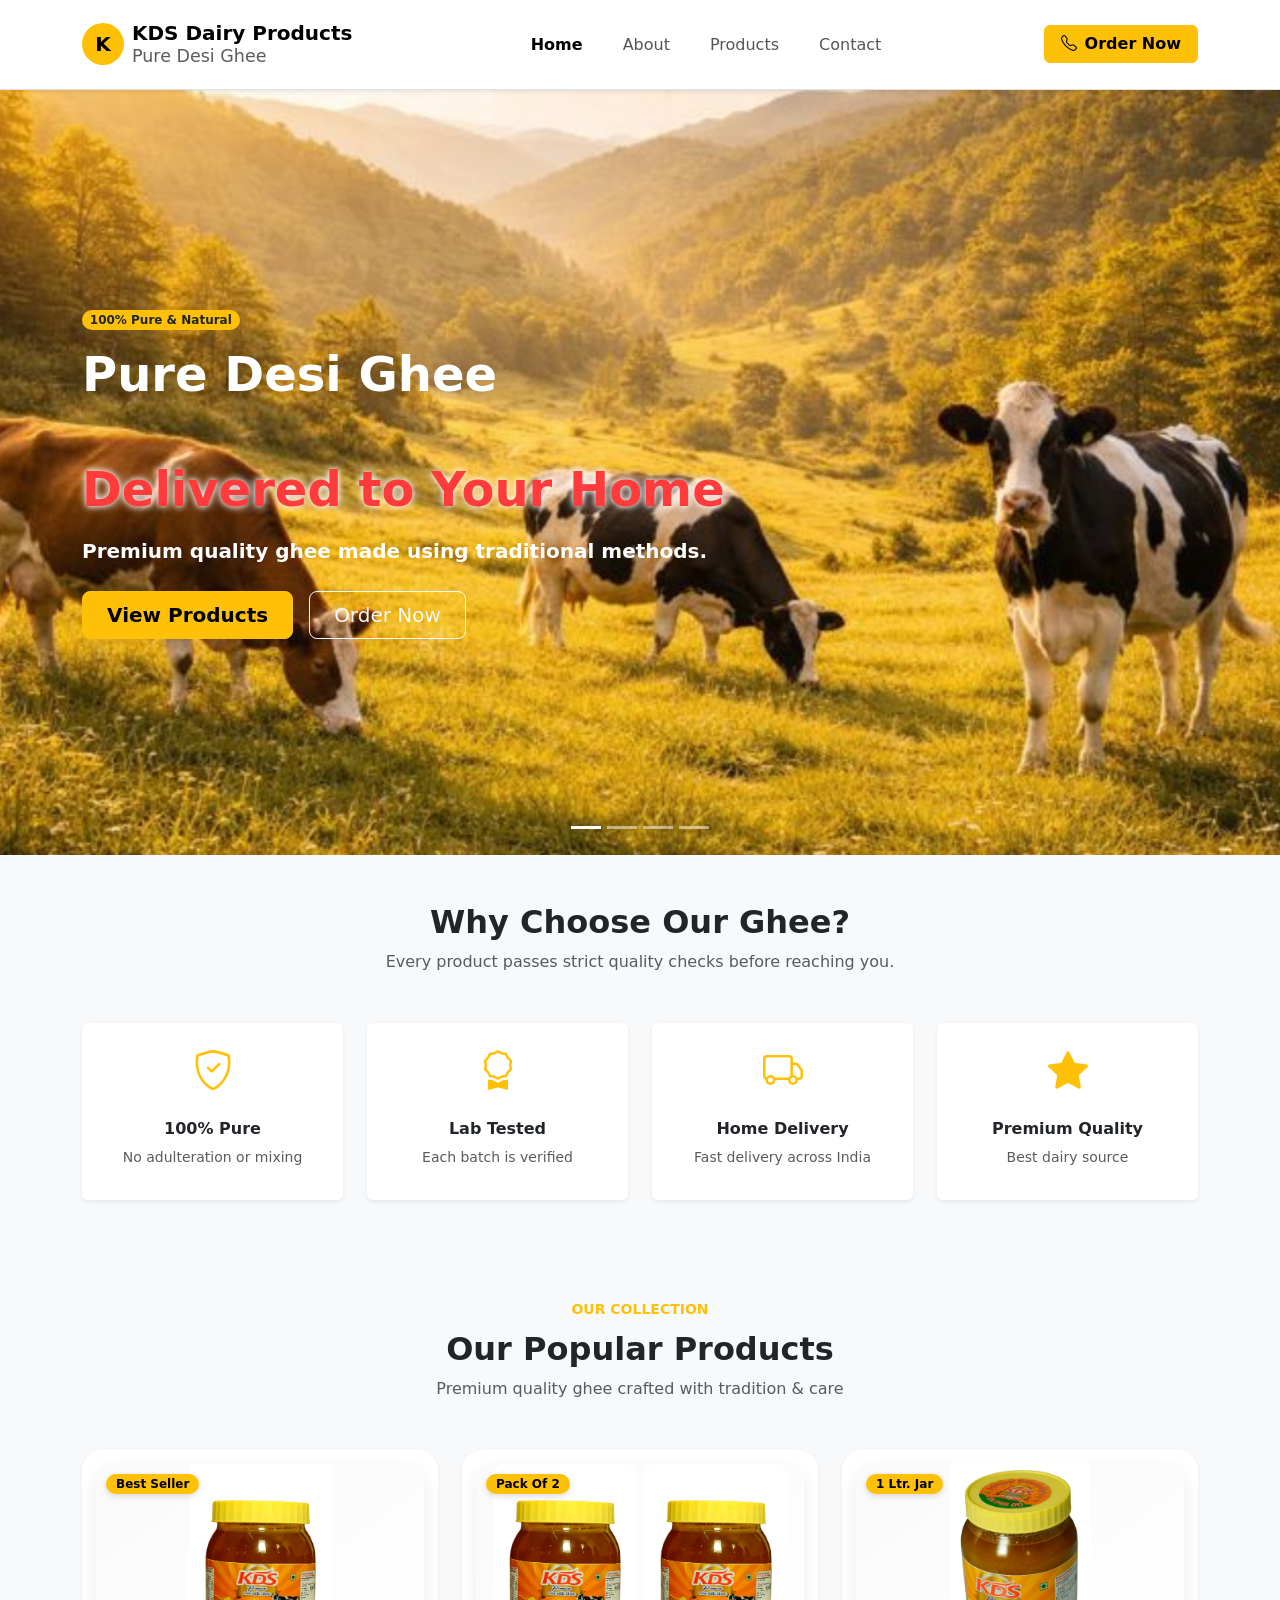
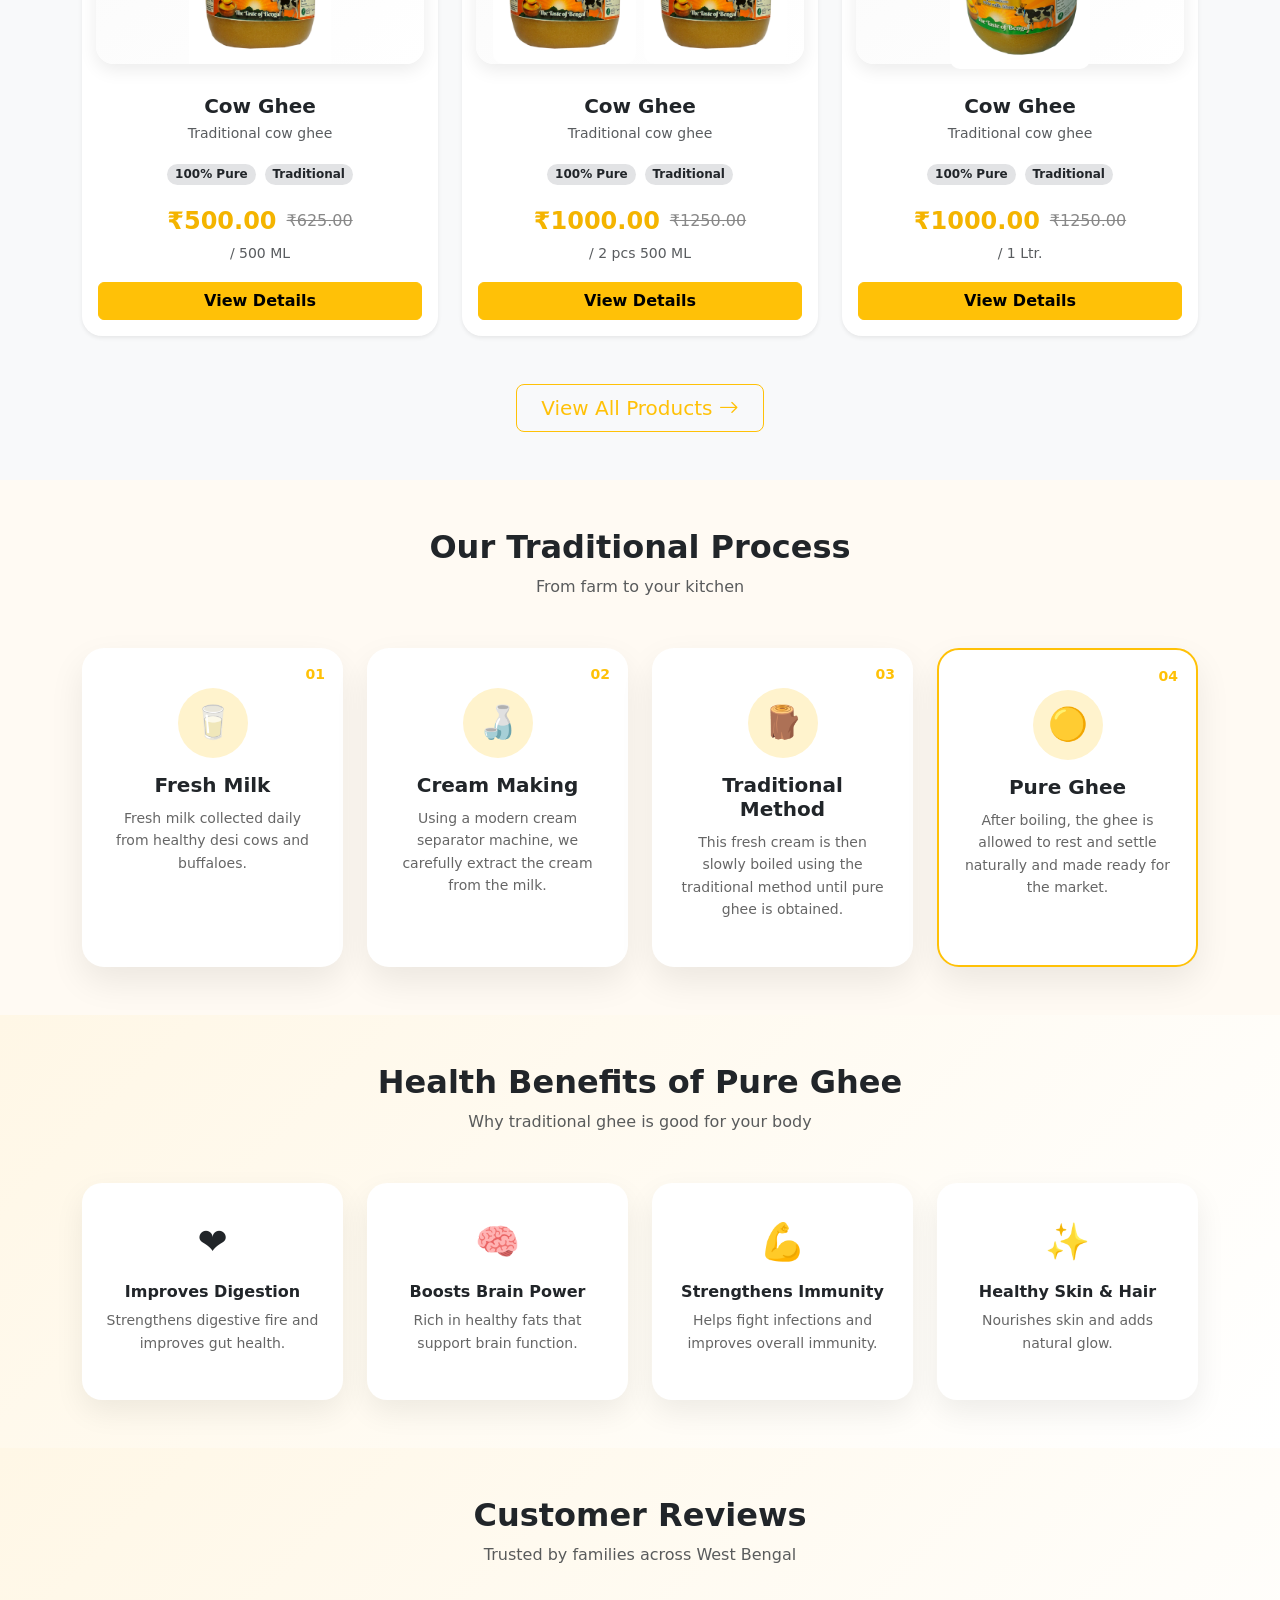
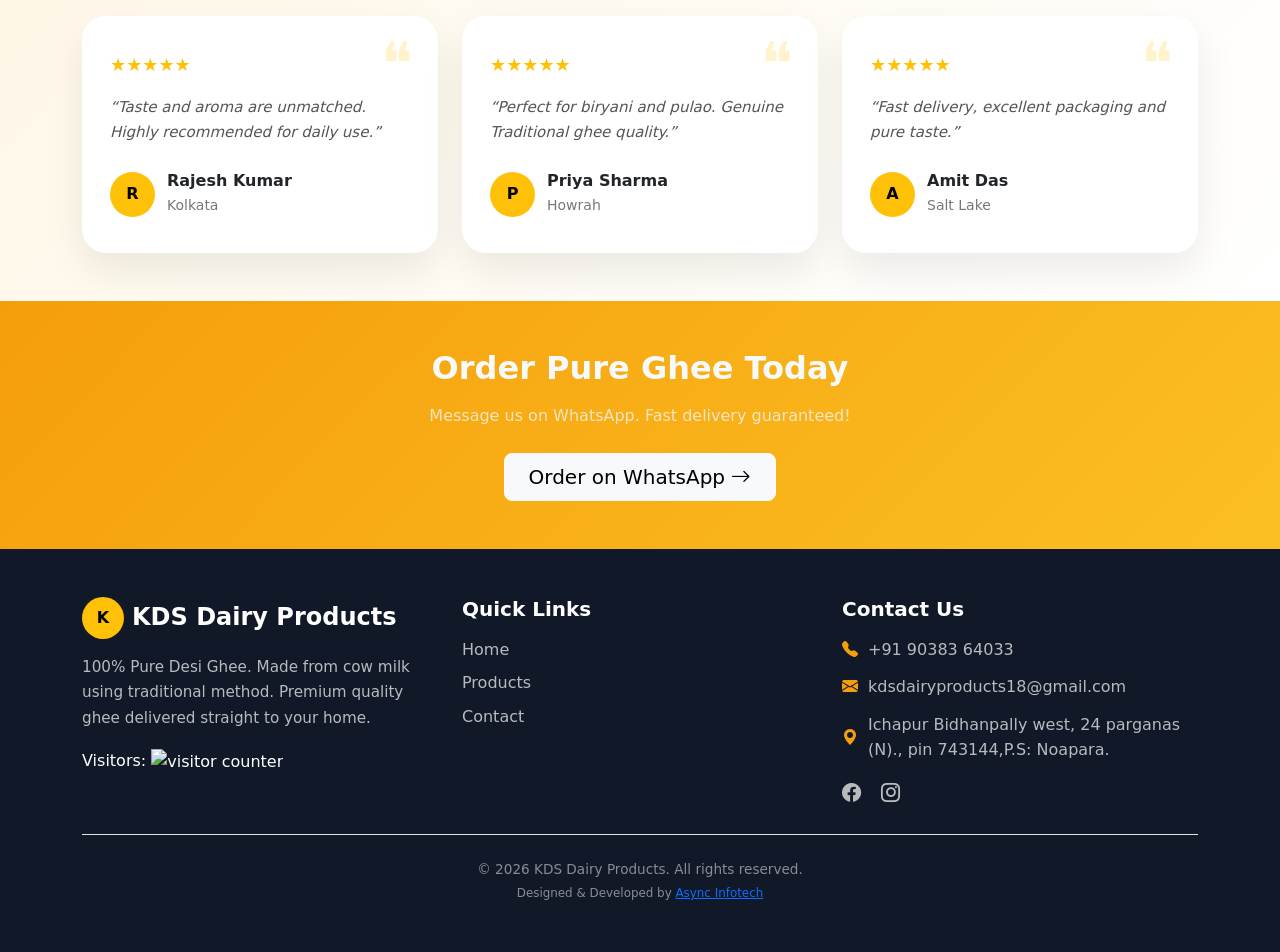
==== index.html @ 111b26e9 "header text" ====
<!DOCTYPE html>
<html lang="en">
<head>
  <meta charset="UTF-8">
  <title>Home – KDS Dairy Products</title>
  <meta name="viewport" content="width=device-width, initial-scale=1">

  <!-- Bootstrap CSS -->
  <link href="https://cdn.jsdelivr.net/npm/bootstrap@5.3.3/dist/css/bootstrap.min.css" rel="stylesheet">

  <!-- Bootstrap Icons -->
  <link href="https://cdn.jsdelivr.net/npm/bootstrap-icons/font/bootstrap-icons.css" rel="stylesheet">
  <link href="assets/css/style.css" rel="stylesheet">
  <style>
    .hero {
  min-height: 80vh;
  background: url("images/kds_banner_2.png") center/cover no-repeat;
  position: relative;
  color: #ffffff;
}


  </style>
</head>

<body>

<!-- ================= HEADER ================= -->
<header class="sticky-top bg-white border-bottom shadow-sm">
  <div class="container">
    <nav class="navbar navbar-expand-md py-2 py-md-3">

      <!-- Logo -->
      <a href="index.html" class="navbar-brand d-flex align-items-center gap-2">
        <div class="logo-circle d-flex align-items-center justify-content-center">
          <span class="logo-text">K</span>
        </div>
        <div class="d-flex flex-column lh-sm">
          <span class="fw-bold fs-5">KDS Dairy Products</span>
          <small class="text-muted">Pure Desi Ghee</small>
        </div>
      </a>

      <!-- Mobile Toggle -->
      <button class="navbar-toggler" type="button" data-bs-toggle="collapse" data-bs-target="#mainNavbar">
        <span class="navbar-toggler-icon"></span>
      </button>

      <!-- Navigation -->
      <div class="collapse navbar-collapse" id="mainNavbar">
        <ul class="navbar-nav mx-auto mb-2 mb-md-0 gap-md-4">
          <li class="nav-item">
            <a class="nav-link active" href="index.html">Home</a>
          </li>
           <li class="nav-item"><a class="nav-link" href="about.html">About</a></li>
          <li class="nav-item">
            <a class="nav-link" href="products.html">Products</a>
          </li>
          <li class="nav-item">
            <a class="nav-link" href="contact.html">Contact</a>
          </li>
        </ul>

        <!-- CTA -->
        <div class="d-md-flex">
          <a
            href="https://wa.me/916291666891?text=Hello%2C%20I%20want%20to%20know%20about%20your%20ghee%20products."
            target="_blank"
            class="btn btn-warning d-flex align-items-center gap-2 px-3"
          >
            <i class="bi bi-telephone"></i>
            Order Now
          </a>
        </div>
      </div>
    </nav>
  </div>
</header>


<!-- ================= HERO ================= -->
<!-- <section class="hero d-flex align-items-center">
  <div class="container hero-content py-5">
    <div class="col-lg-7">
      <span class="badge bg-warning text-dark rounded-pill mb-3 fade-in">
        100% Pure & Natural
      </span>

      <h1 class="display-5 fw-bold fade-in">
        Pure Desi Ghee <br>
        <span class="text-warning">Delivered to Your Home</span>
      </h1>

      <p class="lead text-light opacity-75 mt-3 fade-in">
        We collect fresh raw milk directly from trusted farms. Using a modern cream separator machine, 
        we carefully extract the cream from the milk. This fresh cream is then slowly boiled using the traditional method until pure ghee is obtained.
      </p>

      <div class="d-flex flex-wrap gap-3 mt-4 fade-in">
        <a href="products.html" class="btn btn-warning btn-lg px-4">
          View Products <i class="bi bi-arrow-right"></i>
        </a>
        <a href="https://wa.me/916291666891" target="_blank"
           class="btn btn-outline-light btn-lg px-4">
          Order Now
        </a>
      </div>
    </div>
  </div>
</section> -->

<!-- ================= HERO SLIDER ================= -->
<section class="hero-slider">

  <div id="heroCarousel" class="carousel slide carousel-fade" data-bs-ride="carousel" data-bs-interval="4000">

    <!-- Indicators -->
    <div class="carousel-indicators">
      <button type="button" data-bs-target="#heroCarousel" data-bs-slide-to="0" class="active"></button>
      <button type="button" data-bs-target="#heroCarousel" data-bs-slide-to="1"></button>
      <button type="button" data-bs-target="#heroCarousel" data-bs-slide-to="2"></button>
      <button type="button" data-bs-target="#heroCarousel" data-bs-slide-to="3"></button>
    </div>

    <!-- Slides -->
    <div class="carousel-inner">

      <!-- Slide 1 -->
      <div class="carousel-item active">
        <div class="hero-slide d-flex align-items-center" style="background:url('images/kds-banner-1.png') center/cover no-repeat;">
          <div class="container">
            <div class="col-lg-7 text-white">
              <span class="badge bg-warning text-dark rounded-pill mb-3">
                100% Pure & Natural
              </span>

              <h1 class="display-5 fw-bold">
                <span>Pure Desi Ghee</span> <br><br>
                <span class="kds-red">Delivered to Your Home</span>
              </h1>

              <p class="lead mt-3 fw-bold">
                <span> Premium quality ghee made using traditional methods.</span>
              </p>

              <div class="d-flex gap-3 mt-4">
                <a href="products.html" class="btn btn-warning btn-lg px-4">
                  View Products
                </a>

                <a href="https://wa.me/916291666891"
                   class="btn btn-outline-light btn-lg px-4">
                   Order Now
                </a>
              </div>
            </div>
          </div>
        </div>
      </div>


      <!-- Slide 2 -->
      <div class="carousel-item">
        <div class="hero-slide d-flex align-items-center" style="background:url('images/kds-banner-2.png') center/cover no-repeat;">
          <div class="container">
            <div class="col-lg-7 text-white">

              <h1 class="display-5 fw-bold">
                <span >Traditional Method</span> <br><br>
                <span class="kds-red">Authentic Taste</span>
              </h1>

              <p class="lead mt-3 fw-bold">
                <span >Made from fresh milk collected from trusted farms.</span>
              </p>

              <a href="products.html" class="btn btn-warning btn-lg mt-3">
                Explore Products
              </a>

            </div>
          </div>
        </div>
      </div>


      <!-- Slide 3 -->
      <div class="carousel-item">
        <div class="hero-slide d-flex align-items-center" style="background:url('images/kds-banner-3.png') center/cover no-repeat;">
          <div class="container">
            <div class="col-lg-7 text-white">

              <h1 class="display-5 fw-bold">
                <span>Premium Quality</span> <br><br>
                <span class="kds-red">Pure Cow Ghee</span>
              </h1>

              <p class="lead mt-3 fw-bold">
               <span >Lab-tested and delivered across India.</span> 
              </p>

              <a href="contact.html" class="btn btn-warning btn-lg mt-3">
                Contact Us
              </a>

            </div>
          </div>
        </div>
      </div>

      <!-- Slide 4 -->
<div class="carousel-item">
  <div class="hero-slide d-flex align-items-center"
       style="background:url('images/kds-banner-6.png') center/cover no-repeat;">

    <div class="container">
      <div class="col-lg-7 text-white">

        <span class="badge bg-warning text-dark rounded-pill mb-3">
          KDS Premium Collection
        </span>

        <h1 class="display-5 fw-bold">
           <span >Experience the Richness</span> <br><br>
          <span class="kds-red">of Pure Cow Milk Ghee</span>
        </h1>

        <p class="lead mt-3 fw-bold">
          <span >Pure Farm Fresh Traditional Cow Ghee</span>
        </p>

        <div class="d-flex gap-3 mt-4">
          <a href="products.html" class="btn btn-warning btn-lg px-4">
            View All Products
          </a>

          <!-- <a href="https://wa.me/916291666891"
             class="btn btn-outline-light btn-lg px-4">
             Order on WhatsApp
          </a> -->
        </div>

      </div>
    </div>

  </div>
</div>

    </div>

    <!-- Controls -->
    <!-- <button class="carousel-control-prev" type="button" data-bs-target="#heroCarousel" data-bs-slide="prev">
      <span class="carousel-control-prev-icon"></span>
    </button>

    <button class="carousel-control-next" type="button" data-bs-target="#heroCarousel" data-bs-slide="next">
      <span class="carousel-control-next-icon"></span>
    </button> -->

  </div>

</section>


<!-- ================= FEATURES ================= -->
<section class="py-5 bg-light">
  <div class="container">
    <div class="text-center mb-5">
      <h2 class="fw-bold">Why Choose Our Ghee?</h2>
      <p class="text-muted">
        Every product passes strict quality checks before reaching you.
      </p>
    </div>

    <div class="row g-4 text-center">
      <div class="col-6 col-md-3">
        <div class="card h-100 shadow-sm border-0 fade-in">
          <div class="card-body">
            <i class="bi bi-shield-check fs-1 text-warning"></i>
            <h6 class="fw-semibold mt-3">100% Pure</h6>
            <p class="text-muted small">No adulteration or mixing</p>
          </div>
        </div>
      </div>

      <div class="col-6 col-md-3">
        <div class="card h-100 shadow-sm border-0 fade-in">
          <div class="card-body">
            <i class="bi bi-award fs-1 text-warning"></i>
            <h6 class="fw-semibold mt-3">Lab Tested</h6>
            <p class="text-muted small">Each batch is verified</p>
          </div>
        </div>
      </div>

      <div class="col-6 col-md-3">
        <div class="card h-100 shadow-sm border-0 fade-in">
          <div class="card-body">
            <i class="bi bi-truck fs-1 text-warning"></i>
            <h6 class="fw-semibold mt-3">Home Delivery</h6>
            <p class="text-muted small">Fast delivery across India</p>
          </div>
        </div>
      </div>

      <div class="col-6 col-md-3">
        <div class="card h-100 shadow-sm border-0 fade-in">
          <div class="card-body">
            <i class="bi bi-star-fill fs-1 text-warning"></i>
            <h6 class="fw-semibold mt-3">Premium Quality</h6>
            <p class="text-muted small">Best dairy source</p>
          </div>
        </div>
      </div>
    </div>
  </div>
</section>

<!-- ================= PRODUCTS ================= -->
<section class="py-5 bg-light">
  <div class="container">

    <!-- Heading -->
    <div class="text-center mb-5">
      <span class="text-warning fw-semibold text-uppercase small">
        Our Collection
      </span>
      <h2 class="fw-bold mt-2">Our Popular Products</h2>
      <p class="text-muted">
        Premium quality ghee crafted with tradition & care
      </p>
    </div>

    <div class="row g-4">

     <!-- Product 1 -->
     <div class="col-md-4">
  <div class="card home-product-card h-100 border-0 shadow-sm fade-in">

    <!-- Image Box -->
    <div class="home-img-box">
      <img src="images/s1.png" class="home-product-img" alt="Cow Ghee">
      <span class="badge home-badge">Best Seller</span>
    </div>

    <div class="card-body text-center">
      <h5 class="fw-semibold mb-1">Cow Ghee</h5>
      <p class="text-muted small mb-3">
        Traditional cow ghee
      </p>

      <div class="mb-3">
        <span class="badge rounded-pill bg-secondary-subtle text-dark me-1">100% Pure</span>
        <span class="badge rounded-pill bg-secondary-subtle text-dark">Traditional</span>
      </div>

 <div class="price-box">
  <span class="new-price">₹500.00</span>
  <span class="old-price">₹625.00</span>
</div>
<small class="text-muted">/ 500 ML</small>

      <a href="products.html" class="btn btn-warning w-100 mt-3">
        View Details
      </a>
    </div>

  </div>
</div>


      <!-- Product 2 -->

<div class="col-md-4">
  <div class="card home-product-card h-100 border-0 shadow-sm fade-in">

    <!-- Image Box -->
    <div class="home-img-box d-flex gap-2 p-2">
  <img src="images/s1.png" class="home-product-img-2" alt="Cow Ghee">
  <img src="images/s1.png" class="home-product-img-2" alt="Cow Ghee">
  <span class="badge home-badge">Pack Of 2</span>
</div>

    <div class="card-body text-center">
      <h5 class="fw-semibold mb-1">Cow Ghee</h5>
      <p class="text-muted small mb-3">
        Traditional cow ghee
      </p>

      <div class="mb-3">
        <span class="badge rounded-pill bg-secondary-subtle text-dark me-1">100% Pure</span>
        <span class="badge rounded-pill bg-secondary-subtle text-dark">Traditional</span>
      </div>

       <div class="price-box">
        <span class="new-price">₹1000.00</span>
        <span class="old-price">₹1250.00</span>
      </div>
      <small class="text-muted">/ 2 pcs 500 ML</small>

      <a href="products.html" class="btn btn-warning w-100 mt-3">
        View Details
      </a>
    </div>

  </div>
</div>

      <!-- Product 3 -->
      <div class="col-md-4">
  <div class="card home-product-card h-100 border-0 shadow-sm fade-in">

    <!-- Image Box -->
    <div class="home-img-box">
      <img src="images/s5.png" class="home-product-img-3" alt="Cow Ghee">
      <span class="badge home-badge">1 Ltr. Jar</span>
    </div>

    <div class="card-body text-center">
      <h5 class="fw-semibold mb-1">Cow Ghee</h5>
      <p class="text-muted small mb-3">
        Traditional cow ghee
      </p>

      <div class="mb-3">
        <span class="badge rounded-pill bg-secondary-subtle text-dark me-1">100% Pure</span>
        <span class="badge rounded-pill bg-secondary-subtle text-dark">Traditional</span>
      </div>

      <div class="price-box">
        <span class="new-price">₹1000.00</span>
        <span class="old-price">₹1250.00</span>
      </div>
      <small class="text-muted">/ 1 Ltr.</small>

      <a href="products.html" class="btn btn-warning w-100 mt-3">
        View Details
      </a>
    </div>

  </div>
</div>

    </div>

    <!-- CTA -->
    <div class="text-center mt-5">
      <a href="products.html" class="btn btn-outline-warning btn-lg px-4">
        View All Products <i class="bi bi-arrow-right"></i>
      </a>
    </div>

  </div>
</section>

<!--================== OUR PROCESS===============-->
<section class="py-5 process-section">
  <div class="container">
    <div class="text-center mb-5">
      <h2 class="fw-bold">Our Traditional Process</h2>
      <p class="text-muted">From farm to your kitchen</p>
    </div>

    <div class="row g-4">
      <div class="col-md-3">
        <div class="process-card">
          <div class="process-icon">🥛</div>
          <h5>Fresh Milk</h5>
          <p>
            Fresh milk collected daily from healthy desi cows and buffaloes.
          </p>
          <span class="step">01</span>
        </div>
      </div>

      <div class="col-md-3">
        <div class="process-card">
          <div class="process-icon">🍶</div>
          <h5>Cream Making</h5>
          <p>
            Using a modern cream separator machine, we carefully extract the cream from the milk.
          </p>
          <span class="step">02</span>
        </div>
      </div>

      <div class="col-md-3">
        <div class="process-card">
          <div class="process-icon">🪵</div>
          <h5>Traditional Method</h5>
          <p>
            This fresh cream is then slowly boiled using the traditional method until pure ghee is obtained.
          </p>
          <span class="step">03</span>
        </div>
      </div>

      <div class="col-md-3">
        <div class="process-card highlight">
          <div class="process-icon">🟡</div>
          <h5>Pure Ghee</h5>
          <p>
            After boiling, the ghee is allowed to rest and settle naturally and made ready for the market.
          </p>
          <span class="step">04</span>
        </div>
      </div>
    </div>
  </div>
</section>


<!-- ===================== HEALTH BENIFIT ================= -->
<section class="py-5 health-section">
  <div class="container">
    <div class="text-center mb-5">
      <h2 class="fw-bold">Health Benefits of Pure Ghee</h2>
      <p class="text-muted">Why traditional ghee is good for your body</p>
    </div>

    <div class="row g-4">
      <div class="col-md-3">
        <div class="health-card">
          <div class="health-icon">❤️</div>
          <h6>Improves Digestion</h6>
          <p>
            Strengthens digestive fire and improves gut health.
          </p>
        </div>
      </div>

      <div class="col-md-3">
        <div class="health-card">
          <div class="health-icon">🧠</div>
          <h6>Boosts Brain Power</h6>
          <p>
            Rich in healthy fats that support brain function.
          </p>
        </div>
      </div>

      <div class="col-md-3">
        <div class="health-card">
          <div class="health-icon">💪</div>
          <h6>Strengthens Immunity</h6>
          <p>
            Helps fight infections and improves overall immunity.
          </p>
        </div>
      </div>

      <div class="col-md-3">
        <div class="health-card">
          <div class="health-icon">✨</div>
          <h6>Healthy Skin & Hair</h6>
          <p>
            Nourishes skin and adds natural glow.
          </p>
        </div>
      </div>
    </div>
  </div>
</section>




<!-- ================= TESTIMONIALS ================= -->
<section class="py-5 testimonial-section">
  <div class="container">
    <div class="text-center mb-5">
      <h2 class="fw-bold">Customer Reviews</h2>
      <p class="text-muted">Trusted by families across West Bengal</p>
    </div>

    <div class="row g-4">
      <!-- Review 1 -->
      <div class="col-md-4">
        <div class="testimonial-card">
          <div class="stars">★★★★★</div>

          <p class="review-text">
            “Taste and aroma are unmatched. Highly recommended for daily use.”
          </p>

          <div class="reviewer">
            <div class="avatar">R</div>
            <div>
              <h6>Rajesh Kumar</h6>
              <small>Kolkata</small>
            </div>
          </div>
        </div>
      </div>

      <!-- Review 2 -->
      <div class="col-md-4">
        <div class="testimonial-card">
          <div class="stars">★★★★★</div>

          <p class="review-text">
            “Perfect for biryani and pulao. Genuine Traditional ghee quality.”
          </p>

          <div class="reviewer">
            <div class="avatar">P</div>
            <div>
              <h6>Priya Sharma</h6>
              <small>Howrah</small>
            </div>
          </div>
        </div>
      </div>

      <!-- Review 3 -->
      <div class="col-md-4">
        <div class="testimonial-card">
          <div class="stars">★★★★★</div>

          <p class="review-text">
            “Fast delivery, excellent packaging and pure taste.”
          </p>

          <div class="reviewer">
            <div class="avatar">A</div>
            <div>
              <h6>Amit Das</h6>
              <small>Salt Lake</small>
            </div>
          </div>
        </div>
      </div>
    </div>
  </div>
</section>


<!-- ================= CTA ================= -->
<section class="py-5 text-center text-light" style="background:linear-gradient(135deg,#f59e0b,#fbbf24)">
  <div class="container">
    <h2 class="fw-bold mb-3">Order Pure Ghee Today</h2>
    <p class="mb-4 opacity-75">
      Message us on WhatsApp. Fast delivery guaranteed!
    </p>
    <a href="https://wa.me/916291666891" target="_blank"
       class="btn btn-light btn-lg px-4">
      Order on WhatsApp <i class="bi bi-arrow-right"></i>
    </a>
  </div>
</section>

<!-- ================= FOOTER ================= -->
<footer class="footer-section">
  <div class="container py-5">
    <div class="row g-4">

      <!-- Brand -->
      <div class="col-md-4">
        <div class="d-flex align-items-center gap-2 mb-3">
          <div class="logo-circle">
            <span class="logo-text">K</span>
          </div>
          <span class="fw-bold fs-4 text-white">KDS Dairy Products</span>
        </div>
        <p class="footer-text">
          100% Pure Desi Ghee. Made from cow milk using traditional method.
          Premium quality ghee delivered straight to your home.
        </p>
<div style="text-align:left; margin-top:10px;">
  Visitors:
  <img src="https://hitwebcounter.com/counter/counter.php?page=18472651&style=0006&nbdigits=6&type=page&initCount=0" 
       title="Visitor Counter" alt="visitor counter" />
</div>

      </div>

      <!-- Quick Links -->
      <div class="col-md-4">
        <h5 class="footer-title">Quick Links</h5>
        <ul class="list-unstyled footer-links">
          <li><a href="index.html">Home</a></li>
          <li><a href="products.html">Products</a></li>
          <li><a href="contact.html">Contact</a></li>
        </ul>
      </div>

      <!-- Contact Info -->
      <div class="col-md-4">
        <h5 class="footer-title">Contact Us</h5>
        <ul class="list-unstyled footer-contact">
          <li>
            <i class="bi bi-telephone-fill"></i>
            <a href="tel:+916291666891">+91 90383 64033</a>
          </li>
          <li>
            <i class="bi bi-envelope-fill"></i>
            <a href="mailto:kdsdairyproducts18@gmail.com">kdsdairyproducts18@gmail.com</a>
          </li>
          <li>
            <i class="bi bi-geo-alt-fill"></i>
            <span>Ichapur Bidhanpally west, 24 parganas (N)., pin 743144,P.S: Noapara.</span>
          </li>
        </ul>

        <!-- Social -->
        <div class="footer-social mt-3">
          <a href="#"><i class="bi bi-facebook"></i></a>
          <a href="#"><i class="bi bi-instagram"></i></a>
        </div>
      </div>
    </div>

    <!-- Copyright -->
    <div class="footer-bottom text-center mt-4 pt-4 border-top">
  <p class="mb-1">
    © <span id="year"></span> KDS Dairy Products. All rights reserved.
  </p>
  <p class="mb-0 small">
    Designed & Developed by 
    <a href="https://asyncinfotech.com/" target="_blank" class="footer-credit">
      Async Infotech
    </a>
  </p>
</div>
  </div>
</footer>

<script>
  document.getElementById("year").textContent = new Date().getFullYear();
</script>


<!-- Bootstrap JS -->
<script src="https://cdn.jsdelivr.net/npm/bootstrap@5.3.3/dist/js/bootstrap.bundle.min.js"></script>

</body>
</html>
---- assets/css/style.css ----
/* ===============================
   GLOBAL
================================ */
body {
  font-family: system-ui, -apple-system, BlinkMacSystemFont, "Segoe UI", sans-serif;
  line-height: 1.6;
}

/* ===============================
   HERO SECTION
================================ */


.hero::before {
  content: "";
  position: absolute;
  inset: 0;
  background: linear-gradient(to right, rgb(0 0 0 / 45%), rgb(0 0 0 / 35%), rgba(0, 0, 0, 0.15))
}

.hero-content {
  position: relative;
  z-index: 1;
}

/* ===============================
   ANIMATIONS
================================ */
.fade-in {
  animation: fadeInUp 0.8s ease forwards;
}

@keyframes fadeInUp {
  from {
    opacity: 0;
    transform: translateY(20px);
  }
  to {
    opacity: 1;
    transform: translateY(0);
  }
}

/* ===============================
   FEATURE CARDS
================================ */
.card {
  transition: transform 0.3s ease, box-shadow 0.3s ease;
}

.card:hover {
  transform: translateY(-6px);
  box-shadow: 0 12px 30px rgba(0, 0, 0, 0.12);
}

/* ===============================
   PRODUCT CARDS
================================ */
.card img {
  object-fit: cover;
}

/* ===============================
   TESTIMONIALS
================================ */
.bg-light .card {
  background-color: #ffffff;
}

/* ===============================
   CTA SECTION
================================ */
.cta-section {
  background: linear-gradient(135deg, #f59e0b, #fbbf24);
  color: #ffffff;
}

/* ===============================
   BUTTON TWEAKS
================================ */
.btn-warning {
  font-weight: 600;
}

.btn-outline-light:hover {
  color: #000;
  background-color: #ffffff;
}

/* ================= HEADER ================= */

.logo-circle{
  width:42px;
  height:42px;
  border-radius:50%;
  background:#ffc107;
  display:flex;
  align-items:center;
  justify-content:center;
  flex-shrink:0;
}

.logo-text{
  font-weight:700;
  color:#000;
}

.nav-link {
  font-weight: 500;
  color: #555;
}

.nav-link:hover {
  color: #f59e0b;
}

.nav-link.active {
  color: #f59e0b;
  font-weight: 600;
}

/* Mobile CTA spacing */
@media (max-width: 767px) {
  .navbar-collapse .btn {
    width: 100%;
    margin-top: 12px;
  }
}

/* ================= FOOTER ================= */

.footer-section {
  background-color: #111827;
  color: #ffffff;
  overflow:hidden;
}

.footer-text {
  color: rgba(255, 255, 255, 0.7);
  font-size: 0.95rem;
  line-height: 1.7;
}

.footer-title {
  font-weight: 600;
  margin-bottom: 1rem;
}

.footer-links li {
  margin-bottom: 0.5rem;
}

.footer-links a {
  color: rgba(255, 255, 255, 0.7);
  text-decoration: none;
  transition: color 0.3s ease;
}

.footer-links a:hover {
  color: #f59e0b;
}

.footer-contact li {
  display: flex;
  align-items: center;
  gap: 10px;
  margin-bottom: 0.75rem;
  color: rgba(255, 255, 255, 0.7);
}

.footer-contact i {
  color: #f59e0b;
}

.footer-contact a {
  color: rgba(255, 255, 255, 0.7);
  text-decoration: none;
}

.footer-contact a:hover {
  color: #f59e0b;
}

.footer-social a {
  color: rgba(255, 255, 255, 0.7);
  font-size: 1.2rem;
  margin-right: 15px;
  transition: color 0.3s ease;
}

.footer-social a:hover {
  color: #f59e0b;
}

.footer-bottom {
  border-top: 1px solid rgba(255, 255, 255, 0.1);
  color: rgba(255, 255, 255, 0.5);
  font-size: 0.85rem;
}

.product-card {
  animation-delay: 0.2s;
}

.object-fit-cover {
  object-fit: cover;
}

.product-details{
  max-height:0;
  overflow:hidden;
  opacity:0;
  transition:max-height .45s ease,opacity .3s ease;
}
.product-details.show{
  max-height:300px;
  opacity:1;
}

.process-section {
  background: #fffaf3;
}

.process-card {
  position: relative;
  background: #ffffff;
  border-radius: 22px;
  padding: 40px 25px 30px;
  height: 100%;
  text-align: center;
  box-shadow: 0 15px 35px rgba(0,0,0,0.08);
  transition: all 0.4s ease;
}

.process-card:hover {
  transform: translateY(-10px);
  box-shadow: 0 25px 55px rgba(0,0,0,0.15);
}

.process-icon {
  width: 70px;
  height: 70px;
  margin: 0 auto 15px;
  background: #fff3cd;
  border-radius: 50%;
  font-size: 32px;
  display: flex;
  align-items: center;
  justify-content: center;
}

.process-card h5 {
  font-weight: 700;
  margin-bottom: 10px;
}

.process-card p {
  font-size: 14px;
  color: #666;
  line-height: 1.6;
}

.process-card .step {
  position: absolute;
  top: 15px;
  right: 18px;
  font-weight: 700;
  color: #ffc107;
  font-size: 14px;
}

.process-card.highlight {
  border: 2px solid #ffc107;
}

.health-section {
  background: linear-gradient(135deg, #fff7e6, #fff);
}

.health-card {
  background: #ffffff;
  border-radius: 20px;
  padding: 30px 22px;
  text-align: center;
  height: 100%;
  box-shadow: 0 12px 30px rgba(0,0,0,0.07);
  transition: all 0.4s ease;
}

.health-card:hover {
  transform: translateY(-8px);
  box-shadow: 0 22px 50px rgba(0,0,0,0.14);
}

.health-icon {
  font-size: 36px;
  margin-bottom: 12px;
}

.health-card h6 {
  font-weight: 700;
  margin-bottom: 8px;
}

.health-card p {
  font-size: 14px;
  color: #666;
  line-height: 1.6;
}

.testimonial-section {
  background: linear-gradient(135deg, #fff7e6, #ffffff);
}

.testimonial-card {
  background: #ffffff;
  border-radius: 24px;
  padding: 35px 28px;
  height: 100%;
  box-shadow: 0 18px 40px rgba(0,0,0,0.08);
  transition: all 0.4s ease;
  position: relative;
}

.testimonial-card::before {
  content: "❝";
  position: absolute;
  top: 18px;
  right: 25px;
  font-size: 60px;
  color: rgba(255,193,7,0.2);
  line-height: 1;
}

.testimonial-card:hover {
  transform: translateY(-10px);
  box-shadow: 0 30px 65px rgba(0,0,0,0.15);
}

.stars {
  color: #ffc107;
  font-size: 18px;
  margin-bottom: 15px;
}

.review-text {
  font-style: italic;
  color: #555;
  line-height: 1.7;
  margin-bottom: 25px;
  font-size: 15px;
}

.reviewer {
  display: flex;
  align-items: center;
  gap: 12px;
}

.avatar {
  width: 45px;
  height: 45px;
  border-radius: 50%;
  background: #ffc107;
  color: #000;
  font-weight: 700;
  display: flex;
  align-items: center;
  justify-content: center;
}

.reviewer h6 {
  margin-bottom: 2px;
  font-weight: 700;
}

.reviewer small {
  color: #777;
}


/* Flipkart Style Action Bar */
.product-action-bar{
  display:flex;
  align-items:center;
  gap:8px;
  background:#fff;
  border:1px solid #eee;
  border-radius:12px;
  padding:6px;
  box-shadow:0 4px 12px rgba(0,0,0,.06);
}

.qty-flipkart{
  display:flex;
  align-items:center;
  border:1px solid #ddd;
  border-radius:8px;
  overflow:hidden;
}

.qty-flipkart button{
  width:32px;
  height:34px;
  border:none;
  background:#f1f3f6;
  font-size:20px;
  font-weight:600;
  cursor:pointer;
}

.qty-flipkart input{
  width:44px;
  border:none;
  text-align:center;
  font-weight:600;
  outline:none;
}

.order-btn{
  flex:1;
  border-radius:8px;
  padding:6px 10px;
  font-size:14px;
}

.share-mini{
  display:flex;
  gap:6px;
}

.share-mini a{
  width:34px;
  height:34px;
  display:flex;
  align-items:center;
  justify-content:center;
  border-radius:50%;
  border:1px solid #ddd;
  color:#555;
  transition:.2s;
}

.share-mini .wa:hover{
  background:#25d366;
  color:#fff;
  border-color:#25d366;
}

.share-mini .fb:hover{
  background:#1877f2;
  color:#fff;
  border-color:#1877f2;
}

/* Mobile Perfect Fit */
@media(max-width:576px){
  .product-action-bar{
    padding:4px;
    gap:6px;
  }

  .order-btn{
    font-size:13px;
    padding:5px 8px;
  }
}


.product-img-box{
  background: linear-gradient(145deg,#f9fafb,#ffffff);
  border-radius:16px;
  padding:14px;
  box-shadow:0 6px 18px rgba(0,0,0,.08);
  position:relative;
  transition:.3s ease;
}

.product-img-box:hover{
  transform:translateY(-3px);
  box-shadow:0 12px 26px rgba(0,0,0,.12);
}

.product-img-box img{
  max-height:200px;
  object-fit:contain;
}

.product-img-2{
  width: 48%;
  height: 200px;
  object-fit: contain;
  background: #fff;
  border-radius: 8px;
  padding: 4px;
}

/* Mobile responsive */
@media (max-width: 576px){
  .product-img-2{
    height: 200px;
  }
}

.product-img-3{
  width: 48%;
  height: 230px;
  object-fit: contain;
  background: #fff;
  border-radius: 8px;
  padding: 4px;
}

/* Mobile responsive */
@media (max-width: 576px){
  .product-img-3{
    height: 230px;
  }
}

.best-badge{
  position:absolute;
  top:10px;
  left:10px;
  border-radius:8px;
  padding:5px 10px;
  font-size:12px;
}

/* ================= HOME PRODUCT CARD ================= */

.home-img-box{
  height:200px;
  background:linear-gradient(145deg,#fafafa,#ffffff);
  border-radius:18px;
  margin:14px;
  padding:12px;
  position:relative;
  display:flex;
  align-items:center;
  justify-content:center;
  box-shadow:0 6px 18px rgba(0,0,0,.08);
}

.home-product-img{
  max-height: 200px;
  object-fit:contain;
}

.home-badge{
  position:absolute;
  top:10px;
  left:10px;
  background:#ffc107;
  color:#000;
  padding:4px 10px;
  border-radius:10px;
  font-size:12px;
  font-weight:600;
  box-shadow:0 2px 6px rgba(0,0,0,.15);
}

.home-product-card{
  border-radius:20px;
  overflow:hidden;
  transition:.3s ease;
}

.home-product-card:hover{
  transform:translateY(-4px);
  box-shadow:0 14px 30px rgba(0,0,0,.12);
}

/* Mobile */
@media(max-width:576px){
  .home-img-box{
    height: 200px;
    margin:10px;
  }

  .home-product-img{
    max-height:200px;
  }
}

.home-img-box{
  position: relative;
}

.home-product-img-2{
  /* width: 50%; */
  height: 200px;
  object-fit: contain;
  background: #fff;
  border-radius: 10px;
}
@media (max-width:576px){
  .home-product-img-2{
    height: 200px;
  }
}

.home-product-img-3{
  /* width: 50%; */
  height: 210px;
  object-fit: contain;
  background: #fff;
  border-radius: 10px;
}
@media (max-width:576px){
  .home-product-img-3{
    height: 210px;
  }
}


.order-modal{
  border-radius:20px;
  overflow:hidden;
  box-shadow:0 25px 60px rgba(0,0,0,.25);
}

.order-modal .modal-header{
  background:linear-gradient(135deg,#f59e0b,#fbbf24);
  color:#000;
}

.order-modal .form-control,
.order-modal .form-select{
  border-radius:10px;
  padding:10px 14px;
}

.order-modal label{
  font-weight:600;
  font-size:14px;
}

.order-modal button{
  border-radius:12px;
  font-weight:600;
}


.shipping-banner{
  background: linear-gradient(135deg,#ecfeff,#fff7ed);
  border:1px dashed #f59e0b;
  border-radius:14px;
  padding:12px 16px;
  font-weight:600;
  color:#92400e;
  box-shadow:0 6px 16px rgba(0,0,0,.08);
}


.about-hero{
  background:linear-gradient(135deg,#fff7e6,#ffffff);
}

.about-owner img{
  border:4px solid #ffc107;
}

/* ================= ABOUT PAGE PREMIUM UI ================= */

/* Hero Section */
.about-hero,
.bg-light.text-center {
  background: linear-gradient(135deg,#fff7e6,#ffffff);
}

/* Story Section Card Feel */
.about-story-box{
  background:rgba(255,255,255,0.9);
  border-radius:22px;
  padding:30px;
  box-shadow:0 18px 45px rgba(0,0,0,.08);
}

/* Founder Section Premium */
.founder-card{
  background:linear-gradient(145deg,#ffffff,#fff8ec);
  border-radius:26px;
  padding:30px;
  box-shadow:0 25px 60px rgba(0,0,0,.1);
  transition:.4s ease;
}

.founder-card:hover{
  transform:translateY(-6px);
  box-shadow:0 35px 80px rgba(0,0,0,.18);
}

.founder-img{
  border:5px solid #ffc107;
  padding:4px;
  background:#fff;
}

/* Legal Cards Premium */
.legal-card{
  background:linear-gradient(145deg,#ffffff,#fffaf1);
  border-radius:22px;
  padding:28px 22px;
  box-shadow:0 15px 40px rgba(0,0,0,.08);
  transition:.35s ease;
  position:relative;
  overflow:hidden;
}

.legal-card::before{
  content:"";
  position:absolute;
  inset:0;
  background:linear-gradient(120deg,transparent,rgba(255,193,7,.15),transparent);
  opacity:0;
  transition:.4s;
}

.legal-card:hover::before{
  opacity:1;
}

.legal-card:hover{
  transform:translateY(-6px);
  box-shadow:0 28px 65px rgba(0,0,0,.15);
}

/* Payment Card Premium */
.payment-card{
  background:linear-gradient(145deg,#ffffff,#fff8ec);
  border-radius:26px;
  padding:30px;
  box-shadow:0 22px 55px rgba(0,0,0,.1);
}

.payment-card p{
  margin-bottom:8px;
  font-weight:500;
}

/* QR Box */
.qr-box{
  background:#ffffff;
  border-radius:24px;
  padding:20px;
  box-shadow:0 20px 50px rgba(0,0,0,.12);
  transition:.35s;
}

.qr-box:hover{
  transform:scale(1.05);
}

/* CTA Premium Glow */
.cta-premium{
  background:linear-gradient(135deg,#f59e0b,#fbbf24);
  box-shadow:0 18px 50px rgba(245,158,11,.55);
}

/* Smooth Animation */
.fade-up{
  animation:fadeUp .9s ease both;
}

@keyframes fadeUp{
  from{
    opacity:0;
    transform:translateY(25px);
  }
  to{
    opacity:1;
    transform:translateY(0);
  }
}

/* Founder & CEO Image Perfect Circle */
.founder-img{
  width:200px;
  height:200px;
  object-fit:cover;
  border-radius:50%;
  border:5px solid #ffc107;
  padding:3px;
  background:#fff;
}




.product-carousel{
  background:#fff;
  border-radius:10px;
  padding:10px;
}

.product-img-slider{
  height:220px;
  object-fit:contain;
}

.product-carousel .carousel-control-prev-icon,
.product-carousel .carousel-control-next-icon{
  background-color:rgba(0,0,0,0.4);
  border-radius:50%;
  padding:10px;
}

.product-carousel{
  height:250px;
}


/* HERO SLIDER */
/* HERO SLIDER */
.hero-slider,
#heroCarousel,
.carousel-inner,
.carousel-item {
  height: 85vh;
}

/* Each slide */
.hero-slide {
  height: 85vh;
  position: relative;
}

/* Overlay for better visibility */
.hero-slide::before {
  content: "";
  position: absolute;
  inset: 0;
  /* background: rgba(0,0,0,0.45); */
}

/* Content above overlay */
.hero-slide .container {
  position: relative;
  z-index: 2;
}

/* Mobile fix */
@media (max-width: 992px) {
  .hero-slider,
  #heroCarousel,
  .carousel-inner,
  .carousel-item,
  .hero-slide {
    height: 60vh;
  }
}

@media (max-width: 576px) {
  .hero-slider,
  #heroCarousel,
  .carousel-inner,
  .carousel-item,
  .hero-slide {
    height: 50vh;
  }

  .hero-slide h1 {
    font-size: 24px;
  }

  .hero-slide p {
    font-size: 14px;
  }

  .hero-slide .btn {
    font-size: 14px;
    padding: 8px 16px;
  }
}

/*-------Hero Text------*/
.text-overlay{
  display:inline;
  padding:4px 8px;
  background:rgba(0,0,0,0.45);
  border-radius:4px;
}

.price-box{
  display:flex;
  justify-content:center;
  align-items:center;
  gap:10px;
}

.new-price{
  font-size:24px;
  font-weight:700;
  color:#f4b400;
}

.old-price{
  font-size:16px;
  color:#888;
  text-decoration:line-through;
}

.kds-red{
  color:#ff3b3b; /* brighter red */
  font-weight:700;
  text-shadow: 0 0 6px rgba(255,255,255,0.9),
               0 0 10px rgba(255,255,255,0.7);
}
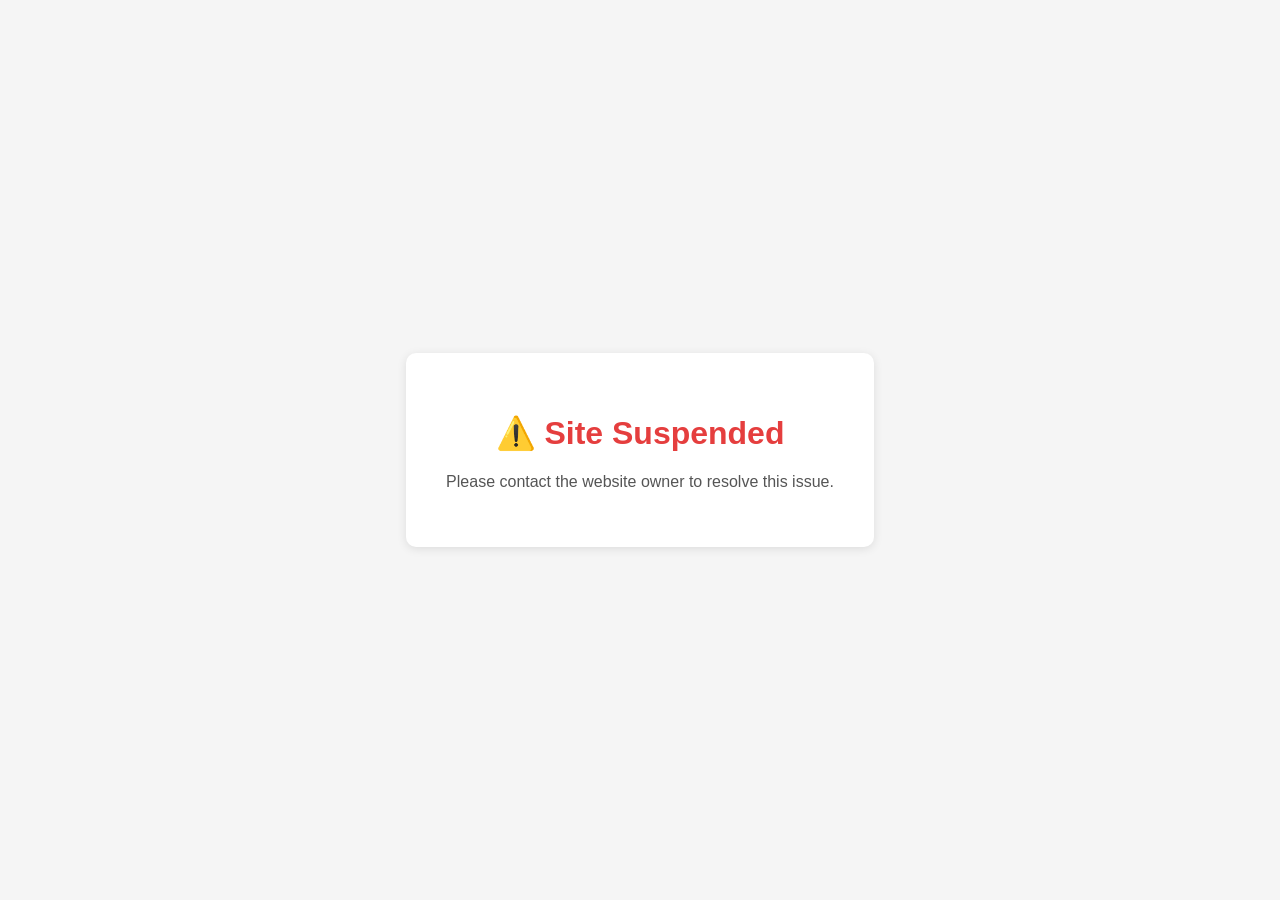
==== commit 03f162fc: "Add index.html for site suspension notice" ====
--- a/index.html
+++ b/index.html
@@ -1,737 +1,32 @@
-<!DOCTYPE html>
-<html lang="en">
-<head>
-  <meta charset="UTF-8">
-  <title>Home – KDS Dairy Products</title>
-  <meta name="viewport" content="width=device-width, initial-scale=1">
-
-  <!-- Bootstrap CSS -->
-  <link href="https://cdn.jsdelivr.net/npm/bootstrap@5.3.3/dist/css/bootstrap.min.css" rel="stylesheet">
-
-  <!-- Bootstrap Icons -->
-  <link href="https://cdn.jsdelivr.net/npm/bootstrap-icons/font/bootstrap-icons.css" rel="stylesheet">
-  <link href="assets/css/style.css" rel="stylesheet">
-  <style>
-    .hero {
-  min-height: 80vh;
-  background: url("images/kds_banner_2.png") center/cover no-repeat;
-  position: relative;
-  color: #ffffff;
-}
-
-
-  </style>
-</head>
-
-<body>
-
-<!-- ================= HEADER ================= -->
-<header class="sticky-top bg-white border-bottom shadow-sm">
-  <div class="container">
-    <nav class="navbar navbar-expand-md py-2 py-md-3">
-
-      <!-- Logo -->
-      <a href="index.html" class="navbar-brand d-flex align-items-center gap-2">
-        <div class="logo-circle d-flex align-items-center justify-content-center">
-          <span class="logo-text">K</span>
-        </div>
-        <div class="d-flex flex-column lh-sm">
-          <span class="fw-bold fs-5">KDS Dairy Products</span>
-          <small class="text-muted">Pure Desi Ghee</small>
-        </div>
-      </a>
-
-      <!-- Mobile Toggle -->
-      <button class="navbar-toggler" type="button" data-bs-toggle="collapse" data-bs-target="#mainNavbar">
-        <span class="navbar-toggler-icon"></span>
-      </button>
-
-      <!-- Navigation -->
-      <div class="collapse navbar-collapse" id="mainNavbar">
-        <ul class="navbar-nav mx-auto mb-2 mb-md-0 gap-md-4">
-          <li class="nav-item">
-            <a class="nav-link active" href="index.html">Home</a>
-          </li>
-           <li class="nav-item"><a class="nav-link" href="about.html">About</a></li>
-          <li class="nav-item">
-            <a class="nav-link" href="products.html">Products</a>
-          </li>
-          <li class="nav-item">
-            <a class="nav-link" href="contact.html">Contact</a>
-          </li>
-        </ul>
-
-        <!-- CTA -->
-        <div class="d-md-flex">
-          <a
-            href="https://wa.me/916291666891?text=Hello%2C%20I%20want%20to%20know%20about%20your%20ghee%20products."
-            target="_blank"
-            class="btn btn-warning d-flex align-items-center gap-2 px-3"
-          >
-            <i class="bi bi-telephone"></i>
-            Order Now
-          </a>
-        </div>
-      </div>
-    </nav>
-  </div>
-</header>
-
-
-<!-- ================= HERO ================= -->
-<!-- <section class="hero d-flex align-items-center">
-  <div class="container hero-content py-5">
-    <div class="col-lg-7">
-      <span class="badge bg-warning text-dark rounded-pill mb-3 fade-in">
-        100% Pure & Natural
-      </span>
-
-      <h1 class="display-5 fw-bold fade-in">
-        Pure Desi Ghee <br>
-        <span class="text-warning">Delivered to Your Home</span>
-      </h1>
-
-      <p class="lead text-light opacity-75 mt-3 fade-in">
-        We collect fresh raw milk directly from trusted farms. Using a modern cream separator machine, 
-        we carefully extract the cream from the milk. This fresh cream is then slowly boiled using the traditional method until pure ghee is obtained.
-      </p>
-
-      <div class="d-flex flex-wrap gap-3 mt-4 fade-in">
-        <a href="products.html" class="btn btn-warning btn-lg px-4">
-          View Products <i class="bi bi-arrow-right"></i>
-        </a>
-        <a href="https://wa.me/916291666891" target="_blank"
-           class="btn btn-outline-light btn-lg px-4">
-          Order Now
-        </a>
-      </div>
-    </div>
-  </div>
-</section> -->
-
-<!-- ================= HERO SLIDER ================= -->
-<section class="hero-slider">
-
-  <div id="heroCarousel" class="carousel slide carousel-fade" data-bs-ride="carousel" data-bs-interval="4000">
-
-    <!-- Indicators -->
-    <div class="carousel-indicators">
-      <button type="button" data-bs-target="#heroCarousel" data-bs-slide-to="0" class="active"></button>
-      <button type="button" data-bs-target="#heroCarousel" data-bs-slide-to="1"></button>
-      <button type="button" data-bs-target="#heroCarousel" data-bs-slide-to="2"></button>
-      <button type="button" data-bs-target="#heroCarousel" data-bs-slide-to="3"></button>
-    </div>
-
-    <!-- Slides -->
-    <div class="carousel-inner">
-
-      <!-- Slide 1 -->
-      <div class="carousel-item active">
-        <div class="hero-slide d-flex align-items-center" style="background:url('images/kds-banner-1.png') center/cover no-repeat;">
-          <div class="container">
-            <div class="col-lg-7 text-white">
-              <span class="badge bg-warning text-dark rounded-pill mb-3">
-                100% Pure & Natural
-              </span>
-
-              <h1 class="display-5 fw-bold">
-                <span>Pure Desi Ghee</span> <br><br>
-                <span class="kds-red">Delivered to Your Home</span>
-              </h1>
-
-              <p class="lead mt-3 fw-bold">
-                <span> Premium quality ghee made using traditional methods.</span>
-              </p>
-
-              <div class="d-flex gap-3 mt-4">
-                <a href="products.html" class="btn btn-warning btn-lg px-4">
-                  View Products
-                </a>
-
-                <a href="https://wa.me/916291666891"
-                   class="btn btn-outline-light btn-lg px-4">
-                   Order Now
-                </a>
-              </div>
-            </div>
-          </div>
-        </div>
-      </div>
-
-
-      <!-- Slide 2 -->
-      <div class="carousel-item">
-        <div class="hero-slide d-flex align-items-center" style="background:url('images/kds-banner-2.png') center/cover no-repeat;">
-          <div class="container">
-            <div class="col-lg-7 text-white">
-
-              <h1 class="display-5 fw-bold">
-                <span >Traditional Method</span> <br><br>
-                <span class="kds-red">Authentic Taste</span>
-              </h1>
-
-              <p class="lead mt-3 fw-bold">
-                <span >Made from fresh milk collected from trusted farms.</span>
-              </p>
-
-              <a href="products.html" class="btn btn-warning btn-lg mt-3">
-                Explore Products
-              </a>
-
-            </div>
-          </div>
-        </div>
-      </div>
-
-
-      <!-- Slide 3 -->
-      <div class="carousel-item">
-        <div class="hero-slide d-flex align-items-center" style="background:url('images/kds-banner-3.png') center/cover no-repeat;">
-          <div class="container">
-            <div class="col-lg-7 text-white">
-
-              <h1 class="display-5 fw-bold">
-                <span>Premium Quality</span> <br><br>
-                <span class="kds-red">Pure Cow Ghee</span>
-              </h1>
-
-              <p class="lead mt-3 fw-bold">
-               <span >Lab-tested and delivered across India.</span> 
-              </p>
-
-              <a href="contact.html" class="btn btn-warning btn-lg mt-3">
-                Contact Us
-              </a>
-
-            </div>
-          </div>
-        </div>
-      </div>
-
-      <!-- Slide 4 -->
-<div class="carousel-item">
-  <div class="hero-slide d-flex align-items-center"
-       style="background:url('images/kds-banner-6.png') center/cover no-repeat;">
-
-    <div class="container">
-      <div class="col-lg-7 text-white">
-
-        <span class="badge bg-warning text-dark rounded-pill mb-3">
-          KDS Premium Collection
-        </span>
-
-        <h1 class="display-5 fw-bold">
-           <span >Experience the Richness</span> <br><br>
-          <span class="kds-red">of Pure Cow Milk Ghee</span>
-        </h1>
-
-        <p class="lead mt-3 fw-bold">
-          <span >Pure Farm Fresh Traditional Cow Ghee</span>
-        </p>
-
-        <div class="d-flex gap-3 mt-4">
-          <a href="products.html" class="btn btn-warning btn-lg px-4">
-            View All Products
-          </a>
-
-          <!-- <a href="https://wa.me/916291666891"
-             class="btn btn-outline-light btn-lg px-4">
-             Order on WhatsApp
-          </a> -->
-        </div>
-
-      </div>
-    </div>
-
-  </div>
-</div>
-
-    </div>
-
-    <!-- Controls -->
-    <!-- <button class="carousel-control-prev" type="button" data-bs-target="#heroCarousel" data-bs-slide="prev">
-      <span class="carousel-control-prev-icon"></span>
-    </button>
-
-    <button class="carousel-control-next" type="button" data-bs-target="#heroCarousel" data-bs-slide="next">
-      <span class="carousel-control-next-icon"></span>
-    </button> -->
-
-  </div>
-
-</section>
-
-
-<!-- ================= FEATURES ================= -->
-<section class="py-5 bg-light">
-  <div class="container">
-    <div class="text-center mb-5">
-      <h2 class="fw-bold">Why Choose Our Ghee?</h2>
-      <p class="text-muted">
-        Every product passes strict quality checks before reaching you.
-      </p>
-    </div>
-
-    <div class="row g-4 text-center">
-      <div class="col-6 col-md-3">
-        <div class="card h-100 shadow-sm border-0 fade-in">
-          <div class="card-body">
-            <i class="bi bi-shield-check fs-1 text-warning"></i>
-            <h6 class="fw-semibold mt-3">100% Pure</h6>
-            <p class="text-muted small">No adulteration or mixing</p>
-          </div>
-        </div>
-      </div>
-
-      <div class="col-6 col-md-3">
-        <div class="card h-100 shadow-sm border-0 fade-in">
-          <div class="card-body">
-            <i class="bi bi-award fs-1 text-warning"></i>
-            <h6 class="fw-semibold mt-3">Lab Tested</h6>
-            <p class="text-muted small">Each batch is verified</p>
-          </div>
-        </div>
-      </div>
-
-      <div class="col-6 col-md-3">
-        <div class="card h-100 shadow-sm border-0 fade-in">
-          <div class="card-body">
-            <i class="bi bi-truck fs-1 text-warning"></i>
-            <h6 class="fw-semibold mt-3">Home Delivery</h6>
-            <p class="text-muted small">Fast delivery across India</p>
-          </div>
-        </div>
-      </div>
-
-      <div class="col-6 col-md-3">
-        <div class="card h-100 shadow-sm border-0 fade-in">
-          <div class="card-body">
-            <i class="bi bi-star-fill fs-1 text-warning"></i>
-            <h6 class="fw-semibold mt-3">Premium Quality</h6>
-            <p class="text-muted small">Best dairy source</p>
-          </div>
-        </div>
-      </div>
-    </div>
-  </div>
-</section>
-
-<!-- ================= PRODUCTS ================= -->
-<section class="py-5 bg-light">
-  <div class="container">
-
-    <!-- Heading -->
-    <div class="text-center mb-5">
-      <span class="text-warning fw-semibold text-uppercase small">
-        Our Collection
-      </span>
-      <h2 class="fw-bold mt-2">Our Popular Products</h2>
-      <p class="text-muted">
-        Premium quality ghee crafted with tradition & care
-      </p>
-    </div>
-
-    <div class="row g-4">
-
-     <!-- Product 1 -->
-     <div class="col-md-4">
-  <div class="card home-product-card h-100 border-0 shadow-sm fade-in">
-
-    <!-- Image Box -->
-    <div class="home-img-box">
-      <img src="images/s1.png" class="home-product-img" alt="Cow Ghee">
-      <span class="badge home-badge">Best Seller</span>
-    </div>
-
-    <div class="card-body text-center">
-      <h5 class="fw-semibold mb-1">Cow Ghee</h5>
-      <p class="text-muted small mb-3">
-        Traditional cow ghee
-      </p>
-
-      <div class="mb-3">
-        <span class="badge rounded-pill bg-secondary-subtle text-dark me-1">100% Pure</span>
-        <span class="badge rounded-pill bg-secondary-subtle text-dark">Traditional</span>
-      </div>
-
- <div class="price-box">
-  <span class="new-price">₹500.00</span>
-  <span class="old-price">₹625.00</span>
-</div>
-<small class="text-muted">/ 500 ML</small>
-
-      <a href="products.html" class="btn btn-warning w-100 mt-3">
-        View Details
-      </a>
-    </div>
-
-  </div>
-</div>
-
-
-      <!-- Product 2 -->
-
-<div class="col-md-4">
-  <div class="card home-product-card h-100 border-0 shadow-sm fade-in">
-
-    <!-- Image Box -->
-    <div class="home-img-box d-flex gap-2 p-2">
-  <img src="images/s1.png" class="home-product-img-2" alt="Cow Ghee">
-  <img src="images/s1.png" class="home-product-img-2" alt="Cow Ghee">
-  <span class="badge home-badge">Pack Of 2</span>
-</div>
-
-    <div class="card-body text-center">
-      <h5 class="fw-semibold mb-1">Cow Ghee</h5>
-      <p class="text-muted small mb-3">
-        Traditional cow ghee
-      </p>
-
-      <div class="mb-3">
-        <span class="badge rounded-pill bg-secondary-subtle text-dark me-1">100% Pure</span>
-        <span class="badge rounded-pill bg-secondary-subtle text-dark">Traditional</span>
-      </div>
-
-       <div class="price-box">
-        <span class="new-price">₹1000.00</span>
-        <span class="old-price">₹1250.00</span>
-      </div>
-      <small class="text-muted">/ 2 pcs 500 ML</small>
-
-      <a href="products.html" class="btn btn-warning w-100 mt-3">
-        View Details
-      </a>
-    </div>
-
-  </div>
-</div>
-
-      <!-- Product 3 -->
-      <div class="col-md-4">
-  <div class="card home-product-card h-100 border-0 shadow-sm fade-in">
-
-    <!-- Image Box -->
-    <div class="home-img-box">
-      <img src="images/s5.png" class="home-product-img-3" alt="Cow Ghee">
-      <span class="badge home-badge">1 Ltr. Jar</span>
-    </div>
-
-    <div class="card-body text-center">
-      <h5 class="fw-semibold mb-1">Cow Ghee</h5>
-      <p class="text-muted small mb-3">
-        Traditional cow ghee
-      </p>
-
-      <div class="mb-3">
-        <span class="badge rounded-pill bg-secondary-subtle text-dark me-1">100% Pure</span>
-        <span class="badge rounded-pill bg-secondary-subtle text-dark">Traditional</span>
-      </div>
-
-      <div class="price-box">
-        <span class="new-price">₹1000.00</span>
-        <span class="old-price">₹1250.00</span>
-      </div>
-      <small class="text-muted">/ 1 Ltr.</small>
-
-      <a href="products.html" class="btn btn-warning w-100 mt-3">
-        View Details
-      </a>
-    </div>
-
-  </div>
-</div>
-
-    </div>
-
-    <!-- CTA -->
-    <div class="text-center mt-5">
-      <a href="products.html" class="btn btn-outline-warning btn-lg px-4">
-        View All Products <i class="bi bi-arrow-right"></i>
-      </a>
-    </div>
-
-  </div>
-</section>
-
-<!--================== OUR PROCESS===============-->
-<section class="py-5 process-section">
-  <div class="container">
-    <div class="text-center mb-5">
-      <h2 class="fw-bold">Our Traditional Process</h2>
-      <p class="text-muted">From farm to your kitchen</p>
-    </div>
-
-    <div class="row g-4">
-      <div class="col-md-3">
-        <div class="process-card">
-          <div class="process-icon">🥛</div>
-          <h5>Fresh Milk</h5>
-          <p>
-            Fresh milk collected daily from healthy desi cows and buffaloes.
-          </p>
-          <span class="step">01</span>
-        </div>
-      </div>
-
-      <div class="col-md-3">
-        <div class="process-card">
-          <div class="process-icon">🍶</div>
-          <h5>Cream Making</h5>
-          <p>
-            Using a modern cream separator machine, we carefully extract the cream from the milk.
-          </p>
-          <span class="step">02</span>
-        </div>
-      </div>
-
-      <div class="col-md-3">
-        <div class="process-card">
-          <div class="process-icon">🪵</div>
-          <h5>Traditional Method</h5>
-          <p>
-            This fresh cream is then slowly boiled using the traditional method until pure ghee is obtained.
-          </p>
-          <span class="step">03</span>
-        </div>
-      </div>
-
-      <div class="col-md-3">
-        <div class="process-card highlight">
-          <div class="process-icon">🟡</div>
-          <h5>Pure Ghee</h5>
-          <p>
-            After boiling, the ghee is allowed to rest and settle naturally and made ready for the market.
-          </p>
-          <span class="step">04</span>
-        </div>
-      </div>
-    </div>
-  </div>
-</section>
-
-
-<!-- ===================== HEALTH BENIFIT ================= -->
-<section class="py-5 health-section">
-  <div class="container">
-    <div class="text-center mb-5">
-      <h2 class="fw-bold">Health Benefits of Pure Ghee</h2>
-      <p class="text-muted">Why traditional ghee is good for your body</p>
-    </div>
-
-    <div class="row g-4">
-      <div class="col-md-3">
-        <div class="health-card">
-          <div class="health-icon">❤️</div>
-          <h6>Improves Digestion</h6>
-          <p>
-            Strengthens digestive fire and improves gut health.
-          </p>
-        </div>
-      </div>
-
-      <div class="col-md-3">
-        <div class="health-card">
-          <div class="health-icon">🧠</div>
-          <h6>Boosts Brain Power</h6>
-          <p>
-            Rich in healthy fats that support brain function.
-          </p>
-        </div>
-      </div>
-
-      <div class="col-md-3">
-        <div class="health-card">
-          <div class="health-icon">💪</div>
-          <h6>Strengthens Immunity</h6>
-          <p>
-            Helps fight infections and improves overall immunity.
-          </p>
-        </div>
-      </div>
-
-      <div class="col-md-3">
-        <div class="health-card">
-          <div class="health-icon">✨</div>
-          <h6>Healthy Skin & Hair</h6>
-          <p>
-            Nourishes skin and adds natural glow.
-          </p>
-        </div>
-      </div>
-    </div>
-  </div>
-</section>
-
-
-
-
-<!-- ================= TESTIMONIALS ================= -->
-<section class="py-5 testimonial-section">
-  <div class="container">
-    <div class="text-center mb-5">
-      <h2 class="fw-bold">Customer Reviews</h2>
-      <p class="text-muted">Trusted by families across West Bengal</p>
-    </div>
-
-    <div class="row g-4">
-      <!-- Review 1 -->
-      <div class="col-md-4">
-        <div class="testimonial-card">
-          <div class="stars">★★★★★</div>
-
-          <p class="review-text">
-            “Taste and aroma are unmatched. Highly recommended for daily use.”
-          </p>
-
-          <div class="reviewer">
-            <div class="avatar">R</div>
-            <div>
-              <h6>Rajesh Kumar</h6>
-              <small>Kolkata</small>
-            </div>
-          </div>
-        </div>
-      </div>
-
-      <!-- Review 2 -->
-      <div class="col-md-4">
-        <div class="testimonial-card">
-          <div class="stars">★★★★★</div>
-
-          <p class="review-text">
-            “Perfect for biryani and pulao. Genuine Traditional ghee quality.”
-          </p>
-
-          <div class="reviewer">
-            <div class="avatar">P</div>
-            <div>
-              <h6>Priya Sharma</h6>
-              <small>Howrah</small>
-            </div>
-          </div>
-        </div>
-      </div>
-
-      <!-- Review 3 -->
-      <div class="col-md-4">
-        <div class="testimonial-card">
-          <div class="stars">★★★★★</div>
-
-          <p class="review-text">
-            “Fast delivery, excellent packaging and pure taste.”
-          </p>
-
-          <div class="reviewer">
-            <div class="avatar">A</div>
-            <div>
-              <h6>Amit Das</h6>
-              <small>Salt Lake</small>
-            </div>
-          </div>
-        </div>
-      </div>
-    </div>
-  </div>
-</section>
-
-
-<!-- ================= CTA ================= -->
-<section class="py-5 text-center text-light" style="background:linear-gradient(135deg,#f59e0b,#fbbf24)">
-  <div class="container">
-    <h2 class="fw-bold mb-3">Order Pure Ghee Today</h2>
-    <p class="mb-4 opacity-75">
-      Message us on WhatsApp. Fast delivery guaranteed!
-    </p>
-    <a href="https://wa.me/916291666891" target="_blank"
-       class="btn btn-light btn-lg px-4">
-      Order on WhatsApp <i class="bi bi-arrow-right"></i>
-    </a>
-  </div>
-</section>
-
-<!-- ================= FOOTER ================= -->
-<footer class="footer-section">
-  <div class="container py-5">
-    <div class="row g-4">
-
-      <!-- Brand -->
-      <div class="col-md-4">
-        <div class="d-flex align-items-center gap-2 mb-3">
-          <div class="logo-circle">
-            <span class="logo-text">K</span>
-          </div>
-          <span class="fw-bold fs-4 text-white">KDS Dairy Products</span>
-        </div>
-        <p class="footer-text">
-          100% Pure Desi Ghee. Made from cow milk using traditional method.
-          Premium quality ghee delivered straight to your home.
-        </p>
-<div style="text-align:left; margin-top:10px;">
-  Visitors:
-  <img src="https://hitwebcounter.com/counter/counter.php?page=18472651&style=0006&nbdigits=6&type=page&initCount=0" 
-       title="Visitor Counter" alt="visitor counter" />
-</div>
-
-      </div>
-
-      <!-- Quick Links -->
-      <div class="col-md-4">
-        <h5 class="footer-title">Quick Links</h5>
-        <ul class="list-unstyled footer-links">
-          <li><a href="index.html">Home</a></li>
-          <li><a href="products.html">Products</a></li>
-          <li><a href="contact.html">Contact</a></li>
-        </ul>
-      </div>
-
-      <!-- Contact Info -->
-      <div class="col-md-4">
-        <h5 class="footer-title">Contact Us</h5>
-        <ul class="list-unstyled footer-contact">
-          <li>
-            <i class="bi bi-telephone-fill"></i>
-            <a href="tel:+916291666891">+91 90383 64033</a>
-          </li>
-          <li>
-            <i class="bi bi-envelope-fill"></i>
-            <a href="mailto:kdsdairyproducts18@gmail.com">kdsdairyproducts18@gmail.com</a>
-          </li>
-          <li>
-            <i class="bi bi-geo-alt-fill"></i>
-            <span>Ichapur Bidhanpally west, 24 parganas (N)., pin 743144,P.S: Noapara.</span>
-          </li>
-        </ul>
-
-        <!-- Social -->
-        <div class="footer-social mt-3">
-          <a href="#"><i class="bi bi-facebook"></i></a>
-          <a href="#"><i class="bi bi-instagram"></i></a>
-        </div>
-      </div>
-    </div>
-
-    <!-- Copyright -->
-    <div class="footer-bottom text-center mt-4 pt-4 border-top">
-  <p class="mb-1">
-    © <span id="year"></span> KDS Dairy Products. All rights reserved.
-  </p>
-  <p class="mb-0 small">
-    Designed & Developed by 
-    <a href="https://asyncinfotech.com/" target="_blank" class="footer-credit">
-      Async Infotech
-    </a>
-  </p>
-</div>
-  </div>
-</footer>
-
-<script>
-  document.getElementById("year").textContent = new Date().getFullYear();
-</script>
-
-
-<!-- Bootstrap JS -->
-<script src="https://cdn.jsdelivr.net/npm/bootstrap@5.3.3/dist/js/bootstrap.bundle.min.js"></script>
-
-</body>
-</html>
+<!DOCTYPE html>
+<html>
+<head>
+  <title>Site Suspended</title>
+  <style>
+    body {
+      font-family: Arial, sans-serif;
+      display: flex;
+      align-items: center;
+      justify-content: center;
+      height: 100vh;
+      margin: 0;
+      background: #f5f5f5;
+    }
+    .box {
+      text-align: center;
+      background: white;
+      padding: 40px;
+      border-radius: 10px;
+      box-shadow: 0 2px 10px rgba(0,0,0,0.1);
+    }
+    h1 { color: #e53e3e; }
+    p { color: #555; }
+  </style>
+</head>
+<body>
+  <div class="box">
+    <h1>⚠️ Site Suspended</h1>   
+    <p>Please contact the website owner to resolve this issue.</p>
+  </div>
+</body>
+</html>
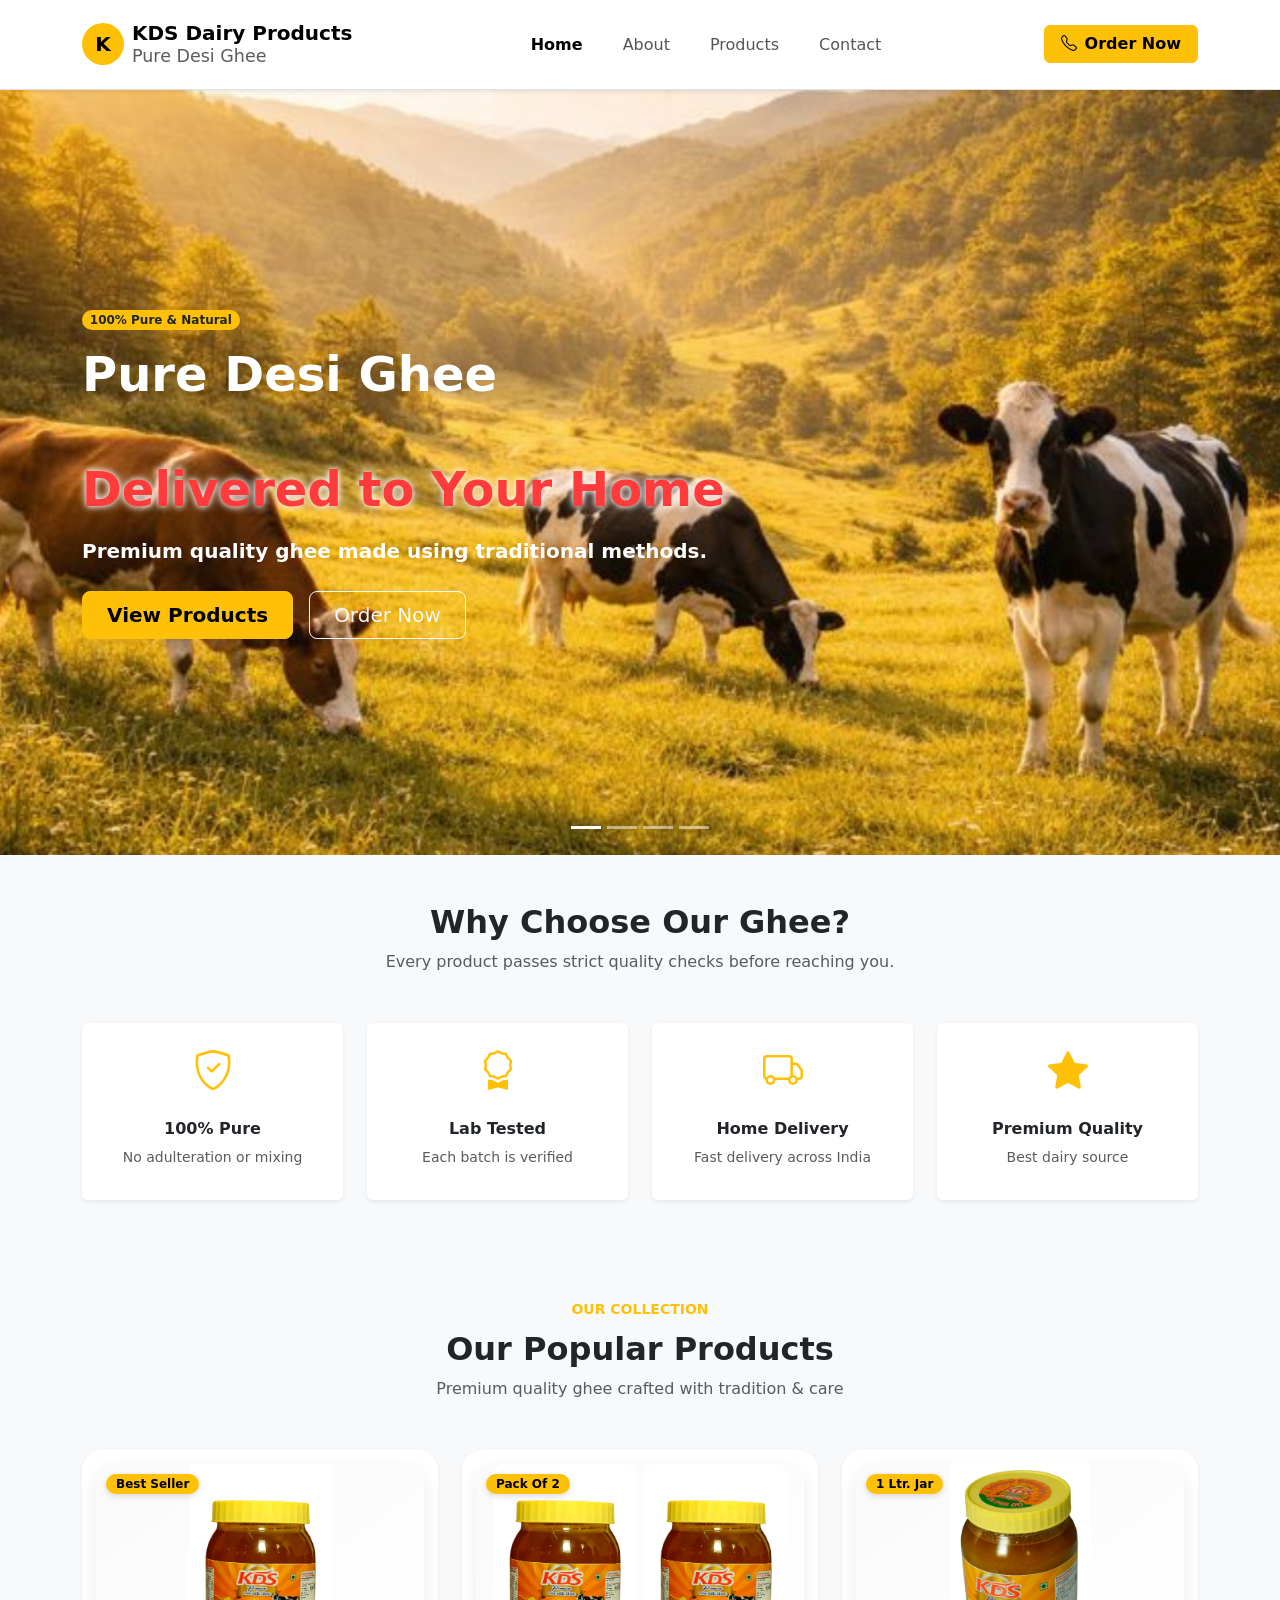
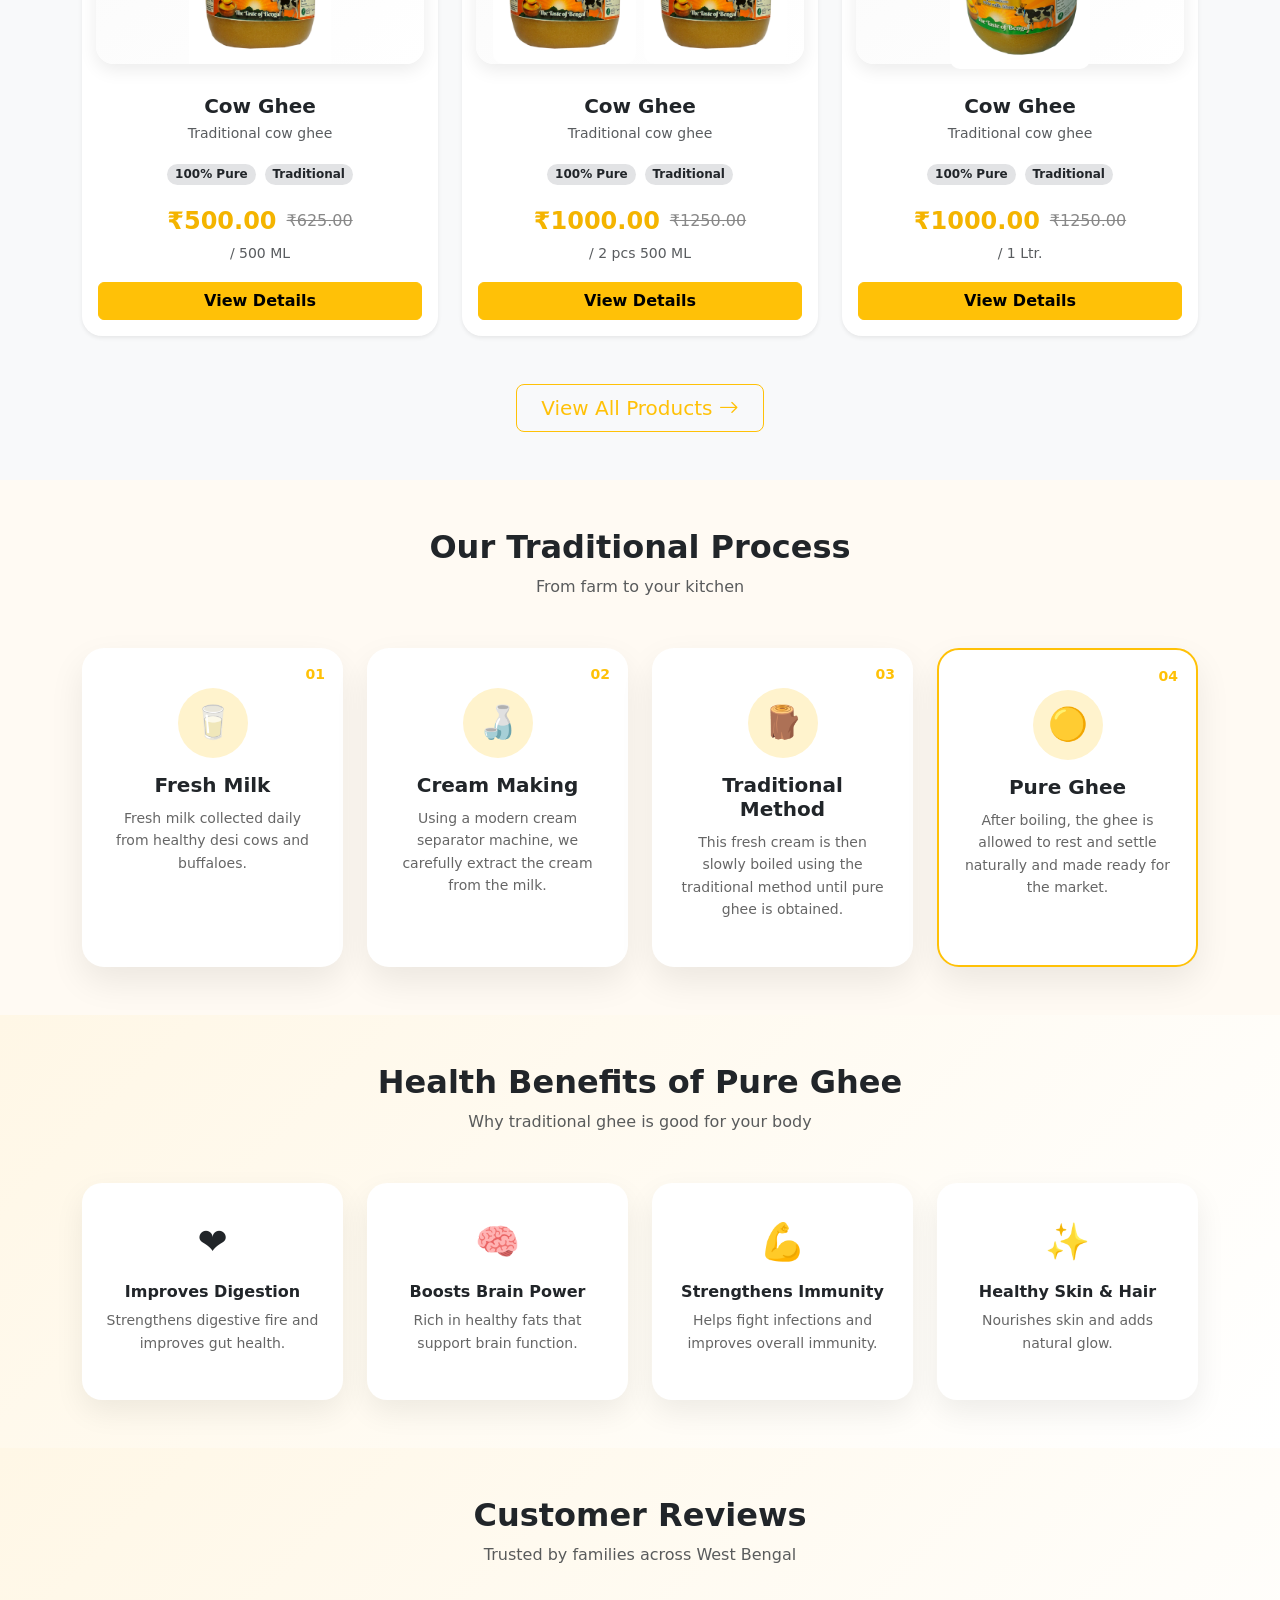
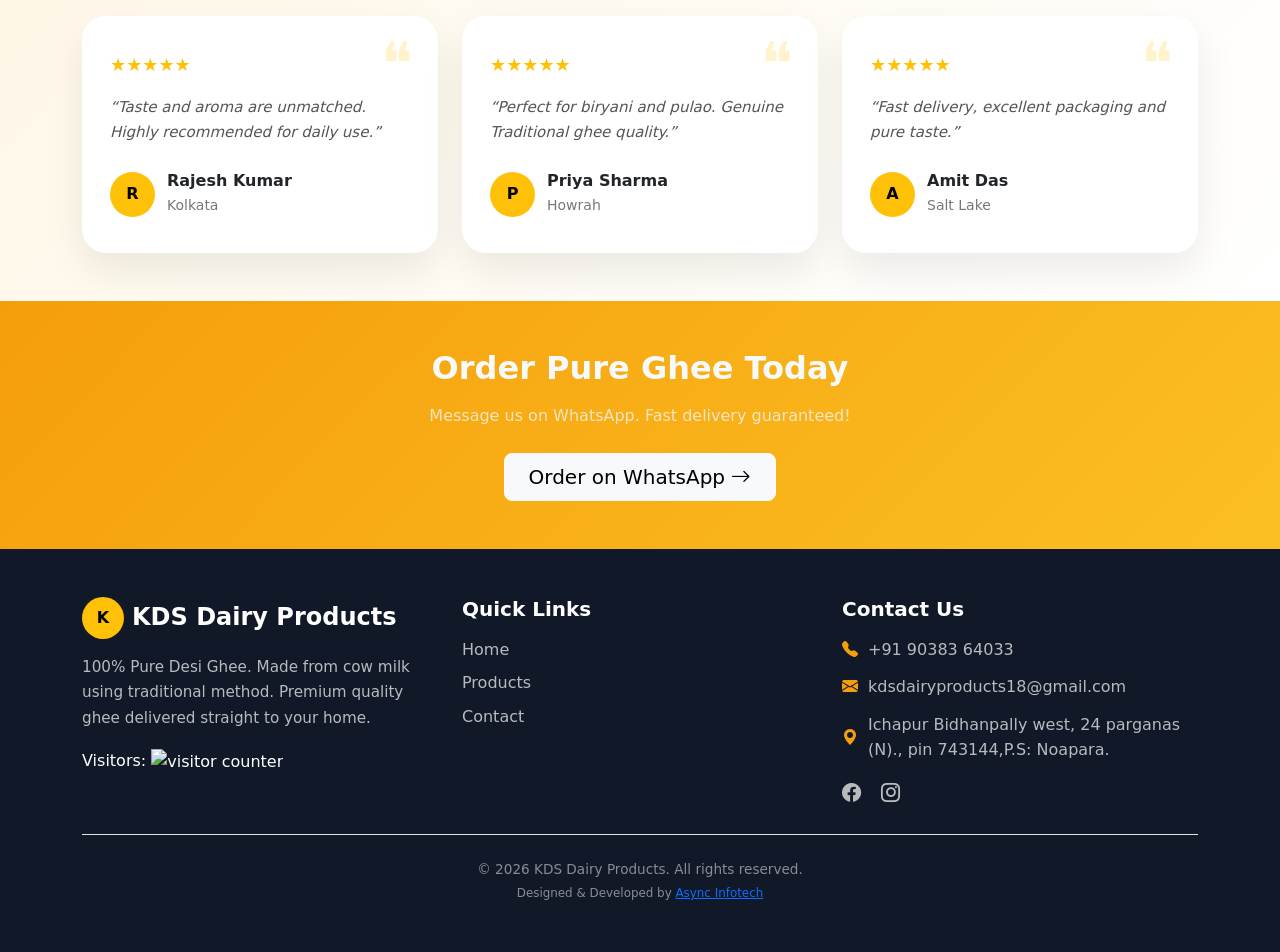
==== commit 5fc409f7: "Rename index@@########987256.html to index.html" ====
--- a/index.html
+++ b/index.html
@@ -1,32 +1,737 @@
-<!DOCTYPE html>
-<html>
-<head>
-  <title>Site Suspended</title>
-  <style>
-    body {
-      font-family: Arial, sans-serif;
-      display: flex;
-      align-items: center;
-      justify-content: center;
-      height: 100vh;
-      margin: 0;
-      background: #f5f5f5;
-    }
-    .box {
-      text-align: center;
-      background: white;
-      padding: 40px;
-      border-radius: 10px;
-      box-shadow: 0 2px 10px rgba(0,0,0,0.1);
-    }
-    h1 { color: #e53e3e; }
-    p { color: #555; }
-  </style>
-</head>
-<body>
-  <div class="box">
-    <h1>⚠️ Site Suspended</h1>   
-    <p>Please contact the website owner to resolve this issue.</p>
-  </div>
-</body>
-</html>
+<!DOCTYPE html>
+<html lang="en">
+<head>
+  <meta charset="UTF-8">
+  <title>Home – KDS Dairy Products</title>
+  <meta name="viewport" content="width=device-width, initial-scale=1">
+
+  <!-- Bootstrap CSS -->
+  <link href="https://cdn.jsdelivr.net/npm/bootstrap@5.3.3/dist/css/bootstrap.min.css" rel="stylesheet">
+
+  <!-- Bootstrap Icons -->
+  <link href="https://cdn.jsdelivr.net/npm/bootstrap-icons/font/bootstrap-icons.css" rel="stylesheet">
+  <link href="assets/css/style.css" rel="stylesheet">
+  <style>
+    .hero {
+  min-height: 80vh;
+  background: url("images/kds_banner_2.png") center/cover no-repeat;
+  position: relative;
+  color: #ffffff;
+}
+
+
+  </style>
+</head>
+
+<body>
+
+<!-- ================= HEADER ================= -->
+<header class="sticky-top bg-white border-bottom shadow-sm">
+  <div class="container">
+    <nav class="navbar navbar-expand-md py-2 py-md-3">
+
+      <!-- Logo -->
+      <a href="index.html" class="navbar-brand d-flex align-items-center gap-2">
+        <div class="logo-circle d-flex align-items-center justify-content-center">
+          <span class="logo-text">K</span>
+        </div>
+        <div class="d-flex flex-column lh-sm">
+          <span class="fw-bold fs-5">KDS Dairy Products</span>
+          <small class="text-muted">Pure Desi Ghee</small>
+        </div>
+      </a>
+
+      <!-- Mobile Toggle -->
+      <button class="navbar-toggler" type="button" data-bs-toggle="collapse" data-bs-target="#mainNavbar">
+        <span class="navbar-toggler-icon"></span>
+      </button>
+
+      <!-- Navigation -->
+      <div class="collapse navbar-collapse" id="mainNavbar">
+        <ul class="navbar-nav mx-auto mb-2 mb-md-0 gap-md-4">
+          <li class="nav-item">
+            <a class="nav-link active" href="index.html">Home</a>
+          </li>
+           <li class="nav-item"><a class="nav-link" href="about.html">About</a></li>
+          <li class="nav-item">
+            <a class="nav-link" href="products.html">Products</a>
+          </li>
+          <li class="nav-item">
+            <a class="nav-link" href="contact.html">Contact</a>
+          </li>
+        </ul>
+
+        <!-- CTA -->
+        <div class="d-md-flex">
+          <a
+            href="https://wa.me/916291666891?text=Hello%2C%20I%20want%20to%20know%20about%20your%20ghee%20products."
+            target="_blank"
+            class="btn btn-warning d-flex align-items-center gap-2 px-3"
+          >
+            <i class="bi bi-telephone"></i>
+            Order Now
+          </a>
+        </div>
+      </div>
+    </nav>
+  </div>
+</header>
+
+
+<!-- ================= HERO ================= -->
+<!-- <section class="hero d-flex align-items-center">
+  <div class="container hero-content py-5">
+    <div class="col-lg-7">
+      <span class="badge bg-warning text-dark rounded-pill mb-3 fade-in">
+        100% Pure & Natural
+      </span>
+
+      <h1 class="display-5 fw-bold fade-in">
+        Pure Desi Ghee <br>
+        <span class="text-warning">Delivered to Your Home</span>
+      </h1>
+
+      <p class="lead text-light opacity-75 mt-3 fade-in">
+        We collect fresh raw milk directly from trusted farms. Using a modern cream separator machine, 
+        we carefully extract the cream from the milk. This fresh cream is then slowly boiled using the traditional method until pure ghee is obtained.
+      </p>
+
+      <div class="d-flex flex-wrap gap-3 mt-4 fade-in">
+        <a href="products.html" class="btn btn-warning btn-lg px-4">
+          View Products <i class="bi bi-arrow-right"></i>
+        </a>
+        <a href="https://wa.me/916291666891" target="_blank"
+           class="btn btn-outline-light btn-lg px-4">
+          Order Now
+        </a>
+      </div>
+    </div>
+  </div>
+</section> -->
+
+<!-- ================= HERO SLIDER ================= -->
+<section class="hero-slider">
+
+  <div id="heroCarousel" class="carousel slide carousel-fade" data-bs-ride="carousel" data-bs-interval="4000">
+
+    <!-- Indicators -->
+    <div class="carousel-indicators">
+      <button type="button" data-bs-target="#heroCarousel" data-bs-slide-to="0" class="active"></button>
+      <button type="button" data-bs-target="#heroCarousel" data-bs-slide-to="1"></button>
+      <button type="button" data-bs-target="#heroCarousel" data-bs-slide-to="2"></button>
+      <button type="button" data-bs-target="#heroCarousel" data-bs-slide-to="3"></button>
+    </div>
+
+    <!-- Slides -->
+    <div class="carousel-inner">
+
+      <!-- Slide 1 -->
+      <div class="carousel-item active">
+        <div class="hero-slide d-flex align-items-center" style="background:url('images/kds-banner-1.png') center/cover no-repeat;">
+          <div class="container">
+            <div class="col-lg-7 text-white">
+              <span class="badge bg-warning text-dark rounded-pill mb-3">
+                100% Pure & Natural
+              </span>
+
+              <h1 class="display-5 fw-bold">
+                <span>Pure Desi Ghee</span> <br><br>
+                <span class="kds-red">Delivered to Your Home</span>
+              </h1>
+
+              <p class="lead mt-3 fw-bold">
+                <span> Premium quality ghee made using traditional methods.</span>
+              </p>
+
+              <div class="d-flex gap-3 mt-4">
+                <a href="products.html" class="btn btn-warning btn-lg px-4">
+                  View Products
+                </a>
+
+                <a href="https://wa.me/916291666891"
+                   class="btn btn-outline-light btn-lg px-4">
+                   Order Now
+                </a>
+              </div>
+            </div>
+          </div>
+        </div>
+      </div>
+
+
+      <!-- Slide 2 -->
+      <div class="carousel-item">
+        <div class="hero-slide d-flex align-items-center" style="background:url('images/kds-banner-2.png') center/cover no-repeat;">
+          <div class="container">
+            <div class="col-lg-7 text-white">
+
+              <h1 class="display-5 fw-bold">
+                <span >Traditional Method</span> <br><br>
+                <span class="kds-red">Authentic Taste</span>
+              </h1>
+
+              <p class="lead mt-3 fw-bold">
+                <span >Made from fresh milk collected from trusted farms.</span>
+              </p>
+
+              <a href="products.html" class="btn btn-warning btn-lg mt-3">
+                Explore Products
+              </a>
+
+            </div>
+          </div>
+        </div>
+      </div>
+
+
+      <!-- Slide 3 -->
+      <div class="carousel-item">
+        <div class="hero-slide d-flex align-items-center" style="background:url('images/kds-banner-3.png') center/cover no-repeat;">
+          <div class="container">
+            <div class="col-lg-7 text-white">
+
+              <h1 class="display-5 fw-bold">
+                <span>Premium Quality</span> <br><br>
+                <span class="kds-red">Pure Cow Ghee</span>
+              </h1>
+
+              <p class="lead mt-3 fw-bold">
+               <span >Lab-tested and delivered across India.</span> 
+              </p>
+
+              <a href="contact.html" class="btn btn-warning btn-lg mt-3">
+                Contact Us
+              </a>
+
+            </div>
+          </div>
+        </div>
+      </div>
+
+      <!-- Slide 4 -->
+<div class="carousel-item">
+  <div class="hero-slide d-flex align-items-center"
+       style="background:url('images/kds-banner-6.png') center/cover no-repeat;">
+
+    <div class="container">
+      <div class="col-lg-7 text-white">
+
+        <span class="badge bg-warning text-dark rounded-pill mb-3">
+          KDS Premium Collection
+        </span>
+
+        <h1 class="display-5 fw-bold">
+           <span >Experience the Richness</span> <br><br>
+          <span class="kds-red">of Pure Cow Milk Ghee</span>
+        </h1>
+
+        <p class="lead mt-3 fw-bold">
+          <span >Pure Farm Fresh Traditional Cow Ghee</span>
+        </p>
+
+        <div class="d-flex gap-3 mt-4">
+          <a href="products.html" class="btn btn-warning btn-lg px-4">
+            View All Products
+          </a>
+
+          <!-- <a href="https://wa.me/916291666891"
+             class="btn btn-outline-light btn-lg px-4">
+             Order on WhatsApp
+          </a> -->
+        </div>
+
+      </div>
+    </div>
+
+  </div>
+</div>
+
+    </div>
+
+    <!-- Controls -->
+    <!-- <button class="carousel-control-prev" type="button" data-bs-target="#heroCarousel" data-bs-slide="prev">
+      <span class="carousel-control-prev-icon"></span>
+    </button>
+
+    <button class="carousel-control-next" type="button" data-bs-target="#heroCarousel" data-bs-slide="next">
+      <span class="carousel-control-next-icon"></span>
+    </button> -->
+
+  </div>
+
+</section>
+
+
+<!-- ================= FEATURES ================= -->
+<section class="py-5 bg-light">
+  <div class="container">
+    <div class="text-center mb-5">
+      <h2 class="fw-bold">Why Choose Our Ghee?</h2>
+      <p class="text-muted">
+        Every product passes strict quality checks before reaching you.
+      </p>
+    </div>
+
+    <div class="row g-4 text-center">
+      <div class="col-6 col-md-3">
+        <div class="card h-100 shadow-sm border-0 fade-in">
+          <div class="card-body">
+            <i class="bi bi-shield-check fs-1 text-warning"></i>
+            <h6 class="fw-semibold mt-3">100% Pure</h6>
+            <p class="text-muted small">No adulteration or mixing</p>
+          </div>
+        </div>
+      </div>
+
+      <div class="col-6 col-md-3">
+        <div class="card h-100 shadow-sm border-0 fade-in">
+          <div class="card-body">
+            <i class="bi bi-award fs-1 text-warning"></i>
+            <h6 class="fw-semibold mt-3">Lab Tested</h6>
+            <p class="text-muted small">Each batch is verified</p>
+          </div>
+        </div>
+      </div>
+
+      <div class="col-6 col-md-3">
+        <div class="card h-100 shadow-sm border-0 fade-in">
+          <div class="card-body">
+            <i class="bi bi-truck fs-1 text-warning"></i>
+            <h6 class="fw-semibold mt-3">Home Delivery</h6>
+            <p class="text-muted small">Fast delivery across India</p>
+          </div>
+        </div>
+      </div>
+
+      <div class="col-6 col-md-3">
+        <div class="card h-100 shadow-sm border-0 fade-in">
+          <div class="card-body">
+            <i class="bi bi-star-fill fs-1 text-warning"></i>
+            <h6 class="fw-semibold mt-3">Premium Quality</h6>
+            <p class="text-muted small">Best dairy source</p>
+          </div>
+        </div>
+      </div>
+    </div>
+  </div>
+</section>
+
+<!-- ================= PRODUCTS ================= -->
+<section class="py-5 bg-light">
+  <div class="container">
+
+    <!-- Heading -->
+    <div class="text-center mb-5">
+      <span class="text-warning fw-semibold text-uppercase small">
+        Our Collection
+      </span>
+      <h2 class="fw-bold mt-2">Our Popular Products</h2>
+      <p class="text-muted">
+        Premium quality ghee crafted with tradition & care
+      </p>
+    </div>
+
+    <div class="row g-4">
+
+     <!-- Product 1 -->
+     <div class="col-md-4">
+  <div class="card home-product-card h-100 border-0 shadow-sm fade-in">
+
+    <!-- Image Box -->
+    <div class="home-img-box">
+      <img src="images/s1.png" class="home-product-img" alt="Cow Ghee">
+      <span class="badge home-badge">Best Seller</span>
+    </div>
+
+    <div class="card-body text-center">
+      <h5 class="fw-semibold mb-1">Cow Ghee</h5>
+      <p class="text-muted small mb-3">
+        Traditional cow ghee
+      </p>
+
+      <div class="mb-3">
+        <span class="badge rounded-pill bg-secondary-subtle text-dark me-1">100% Pure</span>
+        <span class="badge rounded-pill bg-secondary-subtle text-dark">Traditional</span>
+      </div>
+
+ <div class="price-box">
+  <span class="new-price">₹500.00</span>
+  <span class="old-price">₹625.00</span>
+</div>
+<small class="text-muted">/ 500 ML</small>
+
+      <a href="products.html" class="btn btn-warning w-100 mt-3">
+        View Details
+      </a>
+    </div>
+
+  </div>
+</div>
+
+
+      <!-- Product 2 -->
+
+<div class="col-md-4">
+  <div class="card home-product-card h-100 border-0 shadow-sm fade-in">
+
+    <!-- Image Box -->
+    <div class="home-img-box d-flex gap-2 p-2">
+  <img src="images/s1.png" class="home-product-img-2" alt="Cow Ghee">
+  <img src="images/s1.png" class="home-product-img-2" alt="Cow Ghee">
+  <span class="badge home-badge">Pack Of 2</span>
+</div>
+
+    <div class="card-body text-center">
+      <h5 class="fw-semibold mb-1">Cow Ghee</h5>
+      <p class="text-muted small mb-3">
+        Traditional cow ghee
+      </p>
+
+      <div class="mb-3">
+        <span class="badge rounded-pill bg-secondary-subtle text-dark me-1">100% Pure</span>
+        <span class="badge rounded-pill bg-secondary-subtle text-dark">Traditional</span>
+      </div>
+
+       <div class="price-box">
+        <span class="new-price">₹1000.00</span>
+        <span class="old-price">₹1250.00</span>
+      </div>
+      <small class="text-muted">/ 2 pcs 500 ML</small>
+
+      <a href="products.html" class="btn btn-warning w-100 mt-3">
+        View Details
+      </a>
+    </div>
+
+  </div>
+</div>
+
+      <!-- Product 3 -->
+      <div class="col-md-4">
+  <div class="card home-product-card h-100 border-0 shadow-sm fade-in">
+
+    <!-- Image Box -->
+    <div class="home-img-box">
+      <img src="images/s5.png" class="home-product-img-3" alt="Cow Ghee">
+      <span class="badge home-badge">1 Ltr. Jar</span>
+    </div>
+
+    <div class="card-body text-center">
+      <h5 class="fw-semibold mb-1">Cow Ghee</h5>
+      <p class="text-muted small mb-3">
+        Traditional cow ghee
+      </p>
+
+      <div class="mb-3">
+        <span class="badge rounded-pill bg-secondary-subtle text-dark me-1">100% Pure</span>
+        <span class="badge rounded-pill bg-secondary-subtle text-dark">Traditional</span>
+      </div>
+
+      <div class="price-box">
+        <span class="new-price">₹1000.00</span>
+        <span class="old-price">₹1250.00</span>
+      </div>
+      <small class="text-muted">/ 1 Ltr.</small>
+
+      <a href="products.html" class="btn btn-warning w-100 mt-3">
+        View Details
+      </a>
+    </div>
+
+  </div>
+</div>
+
+    </div>
+
+    <!-- CTA -->
+    <div class="text-center mt-5">
+      <a href="products.html" class="btn btn-outline-warning btn-lg px-4">
+        View All Products <i class="bi bi-arrow-right"></i>
+      </a>
+    </div>
+
+  </div>
+</section>
+
+<!--================== OUR PROCESS===============-->
+<section class="py-5 process-section">
+  <div class="container">
+    <div class="text-center mb-5">
+      <h2 class="fw-bold">Our Traditional Process</h2>
+      <p class="text-muted">From farm to your kitchen</p>
+    </div>
+
+    <div class="row g-4">
+      <div class="col-md-3">
+        <div class="process-card">
+          <div class="process-icon">🥛</div>
+          <h5>Fresh Milk</h5>
+          <p>
+            Fresh milk collected daily from healthy desi cows and buffaloes.
+          </p>
+          <span class="step">01</span>
+        </div>
+      </div>
+
+      <div class="col-md-3">
+        <div class="process-card">
+          <div class="process-icon">🍶</div>
+          <h5>Cream Making</h5>
+          <p>
+            Using a modern cream separator machine, we carefully extract the cream from the milk.
+          </p>
+          <span class="step">02</span>
+        </div>
+      </div>
+
+      <div class="col-md-3">
+        <div class="process-card">
+          <div class="process-icon">🪵</div>
+          <h5>Traditional Method</h5>
+          <p>
+            This fresh cream is then slowly boiled using the traditional method until pure ghee is obtained.
+          </p>
+          <span class="step">03</span>
+        </div>
+      </div>
+
+      <div class="col-md-3">
+        <div class="process-card highlight">
+          <div class="process-icon">🟡</div>
+          <h5>Pure Ghee</h5>
+          <p>
+            After boiling, the ghee is allowed to rest and settle naturally and made ready for the market.
+          </p>
+          <span class="step">04</span>
+        </div>
+      </div>
+    </div>
+  </div>
+</section>
+
+
+<!-- ===================== HEALTH BENIFIT ================= -->
+<section class="py-5 health-section">
+  <div class="container">
+    <div class="text-center mb-5">
+      <h2 class="fw-bold">Health Benefits of Pure Ghee</h2>
+      <p class="text-muted">Why traditional ghee is good for your body</p>
+    </div>
+
+    <div class="row g-4">
+      <div class="col-md-3">
+        <div class="health-card">
+          <div class="health-icon">❤️</div>
+          <h6>Improves Digestion</h6>
+          <p>
+            Strengthens digestive fire and improves gut health.
+          </p>
+        </div>
+      </div>
+
+      <div class="col-md-3">
+        <div class="health-card">
+          <div class="health-icon">🧠</div>
+          <h6>Boosts Brain Power</h6>
+          <p>
+            Rich in healthy fats that support brain function.
+          </p>
+        </div>
+      </div>
+
+      <div class="col-md-3">
+        <div class="health-card">
+          <div class="health-icon">💪</div>
+          <h6>Strengthens Immunity</h6>
+          <p>
+            Helps fight infections and improves overall immunity.
+          </p>
+        </div>
+      </div>
+
+      <div class="col-md-3">
+        <div class="health-card">
+          <div class="health-icon">✨</div>
+          <h6>Healthy Skin & Hair</h6>
+          <p>
+            Nourishes skin and adds natural glow.
+          </p>
+        </div>
+      </div>
+    </div>
+  </div>
+</section>
+
+
+
+
+<!-- ================= TESTIMONIALS ================= -->
+<section class="py-5 testimonial-section">
+  <div class="container">
+    <div class="text-center mb-5">
+      <h2 class="fw-bold">Customer Reviews</h2>
+      <p class="text-muted">Trusted by families across West Bengal</p>
+    </div>
+
+    <div class="row g-4">
+      <!-- Review 1 -->
+      <div class="col-md-4">
+        <div class="testimonial-card">
+          <div class="stars">★★★★★</div>
+
+          <p class="review-text">
+            “Taste and aroma are unmatched. Highly recommended for daily use.”
+          </p>
+
+          <div class="reviewer">
+            <div class="avatar">R</div>
+            <div>
+              <h6>Rajesh Kumar</h6>
+              <small>Kolkata</small>
+            </div>
+          </div>
+        </div>
+      </div>
+
+      <!-- Review 2 -->
+      <div class="col-md-4">
+        <div class="testimonial-card">
+          <div class="stars">★★★★★</div>
+
+          <p class="review-text">
+            “Perfect for biryani and pulao. Genuine Traditional ghee quality.”
+          </p>
+
+          <div class="reviewer">
+            <div class="avatar">P</div>
+            <div>
+              <h6>Priya Sharma</h6>
+              <small>Howrah</small>
+            </div>
+          </div>
+        </div>
+      </div>
+
+      <!-- Review 3 -->
+      <div class="col-md-4">
+        <div class="testimonial-card">
+          <div class="stars">★★★★★</div>
+
+          <p class="review-text">
+            “Fast delivery, excellent packaging and pure taste.”
+          </p>
+
+          <div class="reviewer">
+            <div class="avatar">A</div>
+            <div>
+              <h6>Amit Das</h6>
+              <small>Salt Lake</small>
+            </div>
+          </div>
+        </div>
+      </div>
+    </div>
+  </div>
+</section>
+
+
+<!-- ================= CTA ================= -->
+<section class="py-5 text-center text-light" style="background:linear-gradient(135deg,#f59e0b,#fbbf24)">
+  <div class="container">
+    <h2 class="fw-bold mb-3">Order Pure Ghee Today</h2>
+    <p class="mb-4 opacity-75">
+      Message us on WhatsApp. Fast delivery guaranteed!
+    </p>
+    <a href="https://wa.me/916291666891" target="_blank"
+       class="btn btn-light btn-lg px-4">
+      Order on WhatsApp <i class="bi bi-arrow-right"></i>
+    </a>
+  </div>
+</section>
+
+<!-- ================= FOOTER ================= -->
+<footer class="footer-section">
+  <div class="container py-5">
+    <div class="row g-4">
+
+      <!-- Brand -->
+      <div class="col-md-4">
+        <div class="d-flex align-items-center gap-2 mb-3">
+          <div class="logo-circle">
+            <span class="logo-text">K</span>
+          </div>
+          <span class="fw-bold fs-4 text-white">KDS Dairy Products</span>
+        </div>
+        <p class="footer-text">
+          100% Pure Desi Ghee. Made from cow milk using traditional method.
+          Premium quality ghee delivered straight to your home.
+        </p>
+<div style="text-align:left; margin-top:10px;">
+  Visitors:
+  <img src="https://hitwebcounter.com/counter/counter.php?page=18472651&style=0006&nbdigits=6&type=page&initCount=0" 
+       title="Visitor Counter" alt="visitor counter" />
+</div>
+
+      </div>
+
+      <!-- Quick Links -->
+      <div class="col-md-4">
+        <h5 class="footer-title">Quick Links</h5>
+        <ul class="list-unstyled footer-links">
+          <li><a href="index.html">Home</a></li>
+          <li><a href="products.html">Products</a></li>
+          <li><a href="contact.html">Contact</a></li>
+        </ul>
+      </div>
+
+      <!-- Contact Info -->
+      <div class="col-md-4">
+        <h5 class="footer-title">Contact Us</h5>
+        <ul class="list-unstyled footer-contact">
+          <li>
+            <i class="bi bi-telephone-fill"></i>
+            <a href="tel:+916291666891">+91 90383 64033</a>
+          </li>
+          <li>
+            <i class="bi bi-envelope-fill"></i>
+            <a href="mailto:kdsdairyproducts18@gmail.com">kdsdairyproducts18@gmail.com</a>
+          </li>
+          <li>
+            <i class="bi bi-geo-alt-fill"></i>
+            <span>Ichapur Bidhanpally west, 24 parganas (N)., pin 743144,P.S: Noapara.</span>
+          </li>
+        </ul>
+
+        <!-- Social -->
+        <div class="footer-social mt-3">
+          <a href="#"><i class="bi bi-facebook"></i></a>
+          <a href="#"><i class="bi bi-instagram"></i></a>
+        </div>
+      </div>
+    </div>
+
+    <!-- Copyright -->
+    <div class="footer-bottom text-center mt-4 pt-4 border-top">
+  <p class="mb-1">
+    © <span id="year"></span> KDS Dairy Products. All rights reserved.
+  </p>
+  <p class="mb-0 small">
+    Designed & Developed by 
+    <a href="https://asyncinfotech.com/" target="_blank" class="footer-credit">
+      Async Infotech
+    </a>
+  </p>
+</div>
+  </div>
+</footer>
+
+<script>
+  document.getElementById("year").textContent = new Date().getFullYear();
+</script>
+
+
+<!-- Bootstrap JS -->
+<script src="https://cdn.jsdelivr.net/npm/bootstrap@5.3.3/dist/js/bootstrap.bundle.min.js"></script>
+
+</body>
+</html>
--- a/assets/css/style.css
+++ b/assets/css/style.css
@@ -0,0 +1,950 @@
+/* ===============================
+   GLOBAL
+================================ */
+body {
+  font-family: system-ui, -apple-system, BlinkMacSystemFont, "Segoe UI", sans-serif;
+  line-height: 1.6;
+}
+
+/* ===============================
+   HERO SECTION
+================================ */
+
+
+.hero::before {
+  content: "";
+  position: absolute;
+  inset: 0;
+  background: linear-gradient(to right, rgb(0 0 0 / 45%), rgb(0 0 0 / 35%), rgba(0, 0, 0, 0.15))
+}
+
+.hero-content {
+  position: relative;
+  z-index: 1;
+}
+
+/* ===============================
+   ANIMATIONS
+================================ */
+.fade-in {
+  animation: fadeInUp 0.8s ease forwards;
+}
+
+@keyframes fadeInUp {
+  from {
+    opacity: 0;
+    transform: translateY(20px);
+  }
+  to {
+    opacity: 1;
+    transform: translateY(0);
+  }
+}
+
+/* ===============================
+   FEATURE CARDS
+================================ */
+.card {
+  transition: transform 0.3s ease, box-shadow 0.3s ease;
+}
+
+.card:hover {
+  transform: translateY(-6px);
+  box-shadow: 0 12px 30px rgba(0, 0, 0, 0.12);
+}
+
+/* ===============================
+   PRODUCT CARDS
+================================ */
+.card img {
+  object-fit: cover;
+}
+
+/* ===============================
+   TESTIMONIALS
+================================ */
+.bg-light .card {
+  background-color: #ffffff;
+}
+
+/* ===============================
+   CTA SECTION
+================================ */
+.cta-section {
+  background: linear-gradient(135deg, #f59e0b, #fbbf24);
+  color: #ffffff;
+}
+
+/* ===============================
+   BUTTON TWEAKS
+================================ */
+.btn-warning {
+  font-weight: 600;
+}
+
+.btn-outline-light:hover {
+  color: #000;
+  background-color: #ffffff;
+}
+
+/* ================= HEADER ================= */
+
+.logo-circle{
+  width:42px;
+  height:42px;
+  border-radius:50%;
+  background:#ffc107;
+  display:flex;
+  align-items:center;
+  justify-content:center;
+  flex-shrink:0;
+}
+
+.logo-text{
+  font-weight:700;
+  color:#000;
+}
+
+.nav-link {
+  font-weight: 500;
+  color: #555;
+}
+
+.nav-link:hover {
+  color: #f59e0b;
+}
+
+.nav-link.active {
+  color: #f59e0b;
+  font-weight: 600;
+}
+
+/* Mobile CTA spacing */
+@media (max-width: 767px) {
+  .navbar-collapse .btn {
+    width: 100%;
+    margin-top: 12px;
+  }
+}
+
+/* ================= FOOTER ================= */
+
+.footer-section {
+  background-color: #111827;
+  color: #ffffff;
+  overflow:hidden;
+}
+
+.footer-text {
+  color: rgba(255, 255, 255, 0.7);
+  font-size: 0.95rem;
+  line-height: 1.7;
+}
+
+.footer-title {
+  font-weight: 600;
+  margin-bottom: 1rem;
+}
+
+.footer-links li {
+  margin-bottom: 0.5rem;
+}
+
+.footer-links a {
+  color: rgba(255, 255, 255, 0.7);
+  text-decoration: none;
+  transition: color 0.3s ease;
+}
+
+.footer-links a:hover {
+  color: #f59e0b;
+}
+
+.footer-contact li {
+  display: flex;
+  align-items: center;
+  gap: 10px;
+  margin-bottom: 0.75rem;
+  color: rgba(255, 255, 255, 0.7);
+}
+
+.footer-contact i {
+  color: #f59e0b;
+}
+
+.footer-contact a {
+  color: rgba(255, 255, 255, 0.7);
+  text-decoration: none;
+}
+
+.footer-contact a:hover {
+  color: #f59e0b;
+}
+
+.footer-social a {
+  color: rgba(255, 255, 255, 0.7);
+  font-size: 1.2rem;
+  margin-right: 15px;
+  transition: color 0.3s ease;
+}
+
+.footer-social a:hover {
+  color: #f59e0b;
+}
+
+.footer-bottom {
+  border-top: 1px solid rgba(255, 255, 255, 0.1);
+  color: rgba(255, 255, 255, 0.5);
+  font-size: 0.85rem;
+}
+
+.product-card {
+  animation-delay: 0.2s;
+}
+
+.object-fit-cover {
+  object-fit: cover;
+}
+
+.product-details{
+  max-height:0;
+  overflow:hidden;
+  opacity:0;
+  transition:max-height .45s ease,opacity .3s ease;
+}
+.product-details.show{
+  max-height:300px;
+  opacity:1;
+}
+
+.process-section {
+  background: #fffaf3;
+}
+
+.process-card {
+  position: relative;
+  background: #ffffff;
+  border-radius: 22px;
+  padding: 40px 25px 30px;
+  height: 100%;
+  text-align: center;
+  box-shadow: 0 15px 35px rgba(0,0,0,0.08);
+  transition: all 0.4s ease;
+}
+
+.process-card:hover {
+  transform: translateY(-10px);
+  box-shadow: 0 25px 55px rgba(0,0,0,0.15);
+}
+
+.process-icon {
+  width: 70px;
+  height: 70px;
+  margin: 0 auto 15px;
+  background: #fff3cd;
+  border-radius: 50%;
+  font-size: 32px;
+  display: flex;
+  align-items: center;
+  justify-content: center;
+}
+
+.process-card h5 {
+  font-weight: 700;
+  margin-bottom: 10px;
+}
+
+.process-card p {
+  font-size: 14px;
+  color: #666;
+  line-height: 1.6;
+}
+
+.process-card .step {
+  position: absolute;
+  top: 15px;
+  right: 18px;
+  font-weight: 700;
+  color: #ffc107;
+  font-size: 14px;
+}
+
+.process-card.highlight {
+  border: 2px solid #ffc107;
+}
+
+.health-section {
+  background: linear-gradient(135deg, #fff7e6, #fff);
+}
+
+.health-card {
+  background: #ffffff;
+  border-radius: 20px;
+  padding: 30px 22px;
+  text-align: center;
+  height: 100%;
+  box-shadow: 0 12px 30px rgba(0,0,0,0.07);
+  transition: all 0.4s ease;
+}
+
+.health-card:hover {
+  transform: translateY(-8px);
+  box-shadow: 0 22px 50px rgba(0,0,0,0.14);
+}
+
+.health-icon {
+  font-size: 36px;
+  margin-bottom: 12px;
+}
+
+.health-card h6 {
+  font-weight: 700;
+  margin-bottom: 8px;
+}
+
+.health-card p {
+  font-size: 14px;
+  color: #666;
+  line-height: 1.6;
+}
+
+.testimonial-section {
+  background: linear-gradient(135deg, #fff7e6, #ffffff);
+}
+
+.testimonial-card {
+  background: #ffffff;
+  border-radius: 24px;
+  padding: 35px 28px;
+  height: 100%;
+  box-shadow: 0 18px 40px rgba(0,0,0,0.08);
+  transition: all 0.4s ease;
+  position: relative;
+}
+
+.testimonial-card::before {
+  content: "❝";
+  position: absolute;
+  top: 18px;
+  right: 25px;
+  font-size: 60px;
+  color: rgba(255,193,7,0.2);
+  line-height: 1;
+}
+
+.testimonial-card:hover {
+  transform: translateY(-10px);
+  box-shadow: 0 30px 65px rgba(0,0,0,0.15);
+}
+
+.stars {
+  color: #ffc107;
+  font-size: 18px;
+  margin-bottom: 15px;
+}
+
+.review-text {
+  font-style: italic;
+  color: #555;
+  line-height: 1.7;
+  margin-bottom: 25px;
+  font-size: 15px;
+}
+
+.reviewer {
+  display: flex;
+  align-items: center;
+  gap: 12px;
+}
+
+.avatar {
+  width: 45px;
+  height: 45px;
+  border-radius: 50%;
+  background: #ffc107;
+  color: #000;
+  font-weight: 700;
+  display: flex;
+  align-items: center;
+  justify-content: center;
+}
+
+.reviewer h6 {
+  margin-bottom: 2px;
+  font-weight: 700;
+}
+
+.reviewer small {
+  color: #777;
+}
+
+
+/* Flipkart Style Action Bar */
+.product-action-bar{
+  display:flex;
+  align-items:center;
+  gap:8px;
+  background:#fff;
+  border:1px solid #eee;
+  border-radius:12px;
+  padding:6px;
+  box-shadow:0 4px 12px rgba(0,0,0,.06);
+}
+
+.qty-flipkart{
+  display:flex;
+  align-items:center;
+  border:1px solid #ddd;
+  border-radius:8px;
+  overflow:hidden;
+}
+
+.qty-flipkart button{
+  width:32px;
+  height:34px;
+  border:none;
+  background:#f1f3f6;
+  font-size:20px;
+  font-weight:600;
+  cursor:pointer;
+}
+
+.qty-flipkart input{
+  width:44px;
+  border:none;
+  text-align:center;
+  font-weight:600;
+  outline:none;
+}
+
+.order-btn{
+  flex:1;
+  border-radius:8px;
+  padding:6px 10px;
+  font-size:14px;
+}
+
+.share-mini{
+  display:flex;
+  gap:6px;
+}
+
+.share-mini a{
+  width:34px;
+  height:34px;
+  display:flex;
+  align-items:center;
+  justify-content:center;
+  border-radius:50%;
+  border:1px solid #ddd;
+  color:#555;
+  transition:.2s;
+}
+
+.share-mini .wa:hover{
+  background:#25d366;
+  color:#fff;
+  border-color:#25d366;
+}
+
+.share-mini .fb:hover{
+  background:#1877f2;
+  color:#fff;
+  border-color:#1877f2;
+}
+
+/* Mobile Perfect Fit */
+@media(max-width:576px){
+  .product-action-bar{
+    padding:4px;
+    gap:6px;
+  }
+
+  .order-btn{
+    font-size:13px;
+    padding:5px 8px;
+  }
+}
+
+
+.product-img-box{
+  background: linear-gradient(145deg,#f9fafb,#ffffff);
+  border-radius:16px;
+  padding:14px;
+  box-shadow:0 6px 18px rgba(0,0,0,.08);
+  position:relative;
+  transition:.3s ease;
+}
+
+.product-img-box:hover{
+  transform:translateY(-3px);
+  box-shadow:0 12px 26px rgba(0,0,0,.12);
+}
+
+.product-img-box img{
+  max-height:200px;
+  object-fit:contain;
+}
+
+.product-img-2{
+  width: 48%;
+  height: 200px;
+  object-fit: contain;
+  background: #fff;
+  border-radius: 8px;
+  padding: 4px;
+}
+
+/* Mobile responsive */
+@media (max-width: 576px){
+  .product-img-2{
+    height: 200px;
+  }
+}
+
+.product-img-3{
+  width: 48%;
+  height: 230px;
+  object-fit: contain;
+  background: #fff;
+  border-radius: 8px;
+  padding: 4px;
+}
+
+/* Mobile responsive */
+@media (max-width: 576px){
+  .product-img-3{
+    height: 230px;
+  }
+}
+
+.best-badge{
+  position:absolute;
+  top:10px;
+  left:10px;
+  border-radius:8px;
+  padding:5px 10px;
+  font-size:12px;
+}
+
+/* ================= HOME PRODUCT CARD ================= */
+
+.home-img-box{
+  height:200px;
+  background:linear-gradient(145deg,#fafafa,#ffffff);
+  border-radius:18px;
+  margin:14px;
+  padding:12px;
+  position:relative;
+  display:flex;
+  align-items:center;
+  justify-content:center;
+  box-shadow:0 6px 18px rgba(0,0,0,.08);
+}
+
+.home-product-img{
+  max-height: 200px;
+  object-fit:contain;
+}
+
+.home-badge{
+  position:absolute;
+  top:10px;
+  left:10px;
+  background:#ffc107;
+  color:#000;
+  padding:4px 10px;
+  border-radius:10px;
+  font-size:12px;
+  font-weight:600;
+  box-shadow:0 2px 6px rgba(0,0,0,.15);
+}
+
+.home-product-card{
+  border-radius:20px;
+  overflow:hidden;
+  transition:.3s ease;
+}
+
+.home-product-card:hover{
+  transform:translateY(-4px);
+  box-shadow:0 14px 30px rgba(0,0,0,.12);
+}
+
+/* Mobile */
+@media(max-width:576px){
+  .home-img-box{
+    height: 200px;
+    margin:10px;
+  }
+
+  .home-product-img{
+    max-height:200px;
+  }
+}
+
+.home-img-box{
+  position: relative;
+}
+
+.home-product-img-2{
+  /* width: 50%; */
+  height: 200px;
+  object-fit: contain;
+  background: #fff;
+  border-radius: 10px;
+}
+@media (max-width:576px){
+  .home-product-img-2{
+    height: 200px;
+  }
+}
+
+.home-product-img-3{
+  /* width: 50%; */
+  height: 210px;
+  object-fit: contain;
+  background: #fff;
+  border-radius: 10px;
+}
+@media (max-width:576px){
+  .home-product-img-3{
+    height: 210px;
+  }
+}
+
+
+.order-modal{
+  border-radius:20px;
+  overflow:hidden;
+  box-shadow:0 25px 60px rgba(0,0,0,.25);
+}
+
+.order-modal .modal-header{
+  background:linear-gradient(135deg,#f59e0b,#fbbf24);
+  color:#000;
+}
+
+.order-modal .form-control,
+.order-modal .form-select{
+  border-radius:10px;
+  padding:10px 14px;
+}
+
+.order-modal label{
+  font-weight:600;
+  font-size:14px;
+}
+
+.order-modal button{
+  border-radius:12px;
+  font-weight:600;
+}
+
+
+.shipping-banner{
+  background: linear-gradient(135deg,#ecfeff,#fff7ed);
+  border:1px dashed #f59e0b;
+  border-radius:14px;
+  padding:12px 16px;
+  font-weight:600;
+  color:#92400e;
+  box-shadow:0 6px 16px rgba(0,0,0,.08);
+}
+
+
+.about-hero{
+  background:linear-gradient(135deg,#fff7e6,#ffffff);
+}
+
+.about-owner img{
+  border:4px solid #ffc107;
+}
+
+/* ================= ABOUT PAGE PREMIUM UI ================= */
+
+/* Hero Section */
+.about-hero,
+.bg-light.text-center {
+  background: linear-gradient(135deg,#fff7e6,#ffffff);
+}
+
+/* Story Section Card Feel */
+.about-story-box{
+  background:rgba(255,255,255,0.9);
+  border-radius:22px;
+  padding:30px;
+  box-shadow:0 18px 45px rgba(0,0,0,.08);
+}
+
+/* Founder Section Premium */
+.founder-card{
+  background:linear-gradient(145deg,#ffffff,#fff8ec);
+  border-radius:26px;
+  padding:30px;
+  box-shadow:0 25px 60px rgba(0,0,0,.1);
+  transition:.4s ease;
+}
+
+.founder-card:hover{
+  transform:translateY(-6px);
+  box-shadow:0 35px 80px rgba(0,0,0,.18);
+}
+
+.founder-img{
+  border:5px solid #ffc107;
+  padding:4px;
+  background:#fff;
+}
+
+/* Legal Cards Premium */
+.legal-card{
+  background:linear-gradient(145deg,#ffffff,#fffaf1);
+  border-radius:22px;
+  padding:28px 22px;
+  box-shadow:0 15px 40px rgba(0,0,0,.08);
+  transition:.35s ease;
+  position:relative;
+  overflow:hidden;
+}
+
+.legal-card::before{
+  content:"";
+  position:absolute;
+  inset:0;
+  background:linear-gradient(120deg,transparent,rgba(255,193,7,.15),transparent);
+  opacity:0;
+  transition:.4s;
+}
+
+.legal-card:hover::before{
+  opacity:1;
+}
+
+.legal-card:hover{
+  transform:translateY(-6px);
+  box-shadow:0 28px 65px rgba(0,0,0,.15);
+}
+
+/* Payment Card Premium */
+.payment-card{
+  background:linear-gradient(145deg,#ffffff,#fff8ec);
+  border-radius:26px;
+  padding:30px;
+  box-shadow:0 22px 55px rgba(0,0,0,.1);
+}
+
+.payment-card p{
+  margin-bottom:8px;
+  font-weight:500;
+}
+
+/* QR Box */
+.qr-box{
+  background:#ffffff;
+  border-radius:24px;
+  padding:20px;
+  box-shadow:0 20px 50px rgba(0,0,0,.12);
+  transition:.35s;
+}
+
+.qr-box:hover{
+  transform:scale(1.05);
+}
+
+/* CTA Premium Glow */
+.cta-premium{
+  background:linear-gradient(135deg,#f59e0b,#fbbf24);
+  box-shadow:0 18px 50px rgba(245,158,11,.55);
+}
+
+/* Smooth Animation */
+.fade-up{
+  animation:fadeUp .9s ease both;
+}
+
+@keyframes fadeUp{
+  from{
+    opacity:0;
+    transform:translateY(25px);
+  }
+  to{
+    opacity:1;
+    transform:translateY(0);
+  }
+}
+
+/* Founder & CEO Image Perfect Circle */
+.founder-img{
+  width:200px;
+  height:200px;
+  object-fit:cover;
+  border-radius:50%;
+  border:5px solid #ffc107;
+  padding:3px;
+  background:#fff;
+}
+
+
+
+
+.product-carousel{
+  background:#fff;
+  border-radius:10px;
+  padding:10px;
+}
+
+.product-img-slider{
+  height:220px;
+  object-fit:contain;
+}
+
+.product-carousel .carousel-control-prev-icon,
+.product-carousel .carousel-control-next-icon{
+  background-color:rgba(0,0,0,0.4);
+  border-radius:50%;
+  padding:10px;
+}
+
+.product-carousel{
+  height:250px;
+}
+
+
+/* HERO SLIDER */
+/* HERO SLIDER */
+.hero-slider,
+#heroCarousel,
+.carousel-inner,
+.carousel-item {
+  height: 85vh;
+}
+
+/* Each slide */
+.hero-slide {
+  height: 85vh;
+  position: relative;
+}
+
+/* Overlay for better visibility */
+.hero-slide::before {
+  content: "";
+  position: absolute;
+  inset: 0;
+  /* background: rgba(0,0,0,0.45); */
+}
+
+/* Content above overlay */
+.hero-slide .container {
+  position: relative;
+  z-index: 2;
+}
+
+/* Mobile fix */
+@media (max-width: 992px) {
+  .hero-slider,
+  #heroCarousel,
+  .carousel-inner,
+  .carousel-item,
+  .hero-slide {
+    height: 60vh;
+  }
+}
+
+@media (max-width: 576px) {
+  .hero-slider,
+  #heroCarousel,
+  .carousel-inner,
+  .carousel-item,
+  .hero-slide {
+    height: 50vh;
+  }
+
+  .hero-slide h1 {
+    font-size: 24px;
+  }
+
+  .hero-slide p {
+    font-size: 14px;
+  }
+
+  .hero-slide .btn {
+    font-size: 14px;
+    padding: 8px 16px;
+  }
+}
+
+/*-------Hero Text------*/
+.text-overlay{
+  display:inline;
+  padding:4px 8px;
+  background:rgba(0,0,0,0.45);
+  border-radius:4px;
+}
+
+.price-box{
+  display:flex;
+  justify-content:center;
+  align-items:center;
+  gap:10px;
+}
+
+.new-price{
+  font-size:24px;
+  font-weight:700;
+  color:#f4b400;
+}
+
+.old-price{
+  font-size:16px;
+  color:#888;
+  text-decoration:line-through;
+}
+
+.kds-red{
+  color:#ff3b3b; /* brighter red */
+  font-weight:700;
+  text-shadow: 0 0 6px rgba(255,255,255,0.9),
+               0 0 10px rgba(255,255,255,0.7);
+}
+
+/* Optional background for glass effect */
+.payment-section{
+  background: linear-gradient(135deg, #fff9e6, #fff);
+}
+
+/* Glass Tile */
+.payment-tile-glass{
+  width:120px;
+  height:120px;
+  display:flex;
+  align-items:center;
+  justify-content:center;
+  margin:auto;
+
+  border-radius:16px;
+
+  background: rgba(255, 255, 255, 0.25);
+  backdrop-filter: blur(10px);
+  -webkit-backdrop-filter: blur(10px);
+
+  border:1px solid rgba(255,255,255,0.3);
+
+  box-shadow:0 8px 25px rgba(0,0,0,0.12);
+
+  transition:0.3s;
+  overflow:hidden;
+}
+
+/* Logo */
+.payment-tile-glass img{
+  width:90%;
+  height:90%;
+  object-fit:contain;
+}
+
+/* Hover */
+.payment-tile-glass:hover{
+  transform:translateY(-6px) scale(1.05);
+  box-shadow:0 12px 35px rgba(0,0,0,0.2);
+}
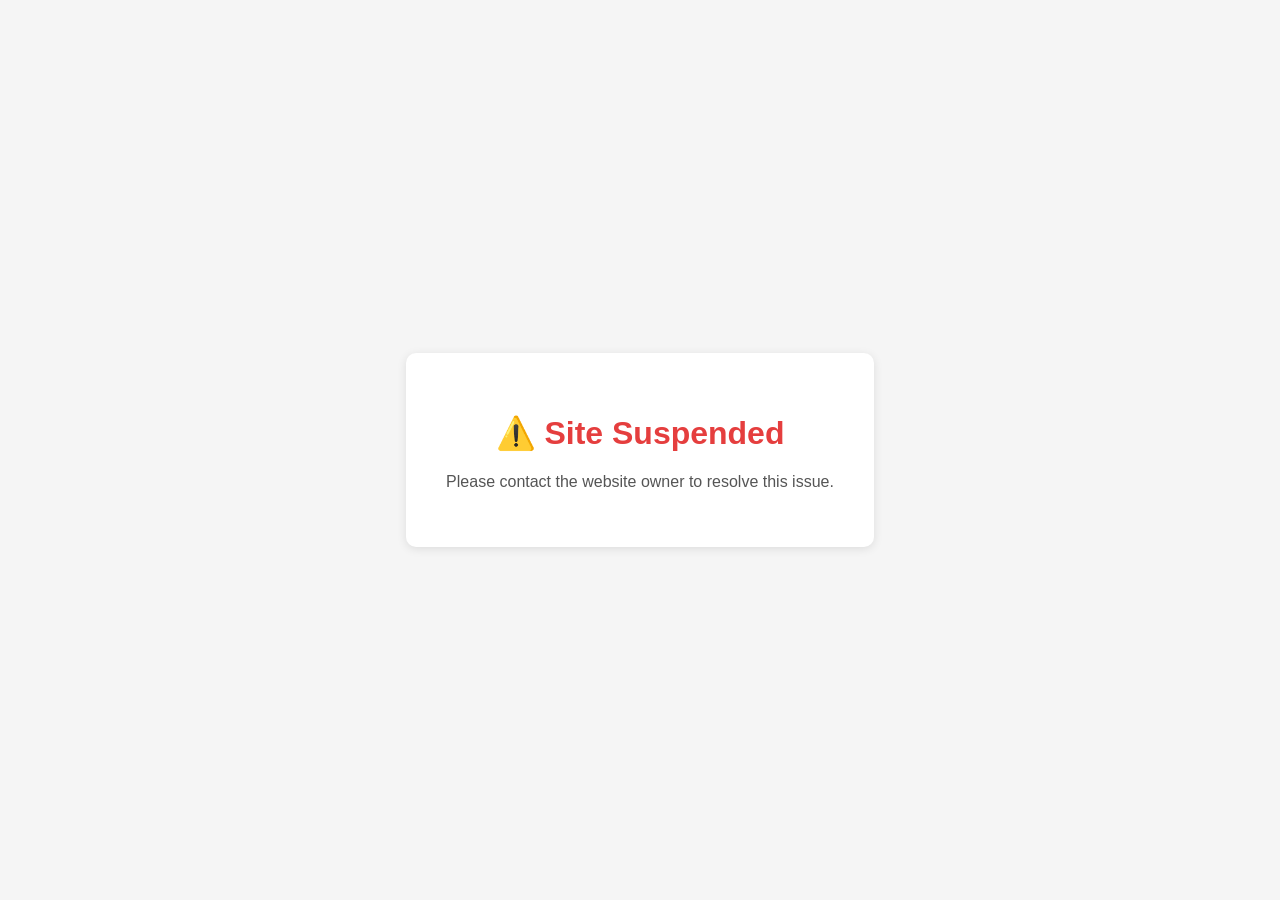
==== commit f82fcd07: "Rename index_site_suspend.html to index.html" ====
--- a/index.html
+++ b/index.html
@@ -1,737 +1,32 @@
-<!DOCTYPE html>
-<html lang="en">
-<head>
-  <meta charset="UTF-8">
-  <title>Home – KDS Dairy Products</title>
-  <meta name="viewport" content="width=device-width, initial-scale=1">
-
-  <!-- Bootstrap CSS -->
-  <link href="https://cdn.jsdelivr.net/npm/bootstrap@5.3.3/dist/css/bootstrap.min.css" rel="stylesheet">
-
-  <!-- Bootstrap Icons -->
-  <link href="https://cdn.jsdelivr.net/npm/bootstrap-icons/font/bootstrap-icons.css" rel="stylesheet">
-  <link href="assets/css/style.css" rel="stylesheet">
-  <style>
-    .hero {
-  min-height: 80vh;
-  background: url("images/kds_banner_2.png") center/cover no-repeat;
-  position: relative;
-  color: #ffffff;
-}
-
-
-  </style>
-</head>
-
-<body>
-
-<!-- ================= HEADER ================= -->
-<header class="sticky-top bg-white border-bottom shadow-sm">
-  <div class="container">
-    <nav class="navbar navbar-expand-md py-2 py-md-3">
-
-      <!-- Logo -->
-      <a href="index.html" class="navbar-brand d-flex align-items-center gap-2">
-        <div class="logo-circle d-flex align-items-center justify-content-center">
-          <span class="logo-text">K</span>
-        </div>
-        <div class="d-flex flex-column lh-sm">
-          <span class="fw-bold fs-5">KDS Dairy Products</span>
-          <small class="text-muted">Pure Desi Ghee</small>
-        </div>
-      </a>
-
-      <!-- Mobile Toggle -->
-      <button class="navbar-toggler" type="button" data-bs-toggle="collapse" data-bs-target="#mainNavbar">
-        <span class="navbar-toggler-icon"></span>
-      </button>
-
-      <!-- Navigation -->
-      <div class="collapse navbar-collapse" id="mainNavbar">
-        <ul class="navbar-nav mx-auto mb-2 mb-md-0 gap-md-4">
-          <li class="nav-item">
-            <a class="nav-link active" href="index.html">Home</a>
-          </li>
-           <li class="nav-item"><a class="nav-link" href="about.html">About</a></li>
-          <li class="nav-item">
-            <a class="nav-link" href="products.html">Products</a>
-          </li>
-          <li class="nav-item">
-            <a class="nav-link" href="contact.html">Contact</a>
-          </li>
-        </ul>
-
-        <!-- CTA -->
-        <div class="d-md-flex">
-          <a
-            href="https://wa.me/916291666891?text=Hello%2C%20I%20want%20to%20know%20about%20your%20ghee%20products."
-            target="_blank"
-            class="btn btn-warning d-flex align-items-center gap-2 px-3"
-          >
-            <i class="bi bi-telephone"></i>
-            Order Now
-          </a>
-        </div>
-      </div>
-    </nav>
-  </div>
-</header>
-
-
-<!-- ================= HERO ================= -->
-<!-- <section class="hero d-flex align-items-center">
-  <div class="container hero-content py-5">
-    <div class="col-lg-7">
-      <span class="badge bg-warning text-dark rounded-pill mb-3 fade-in">
-        100% Pure & Natural
-      </span>
-
-      <h1 class="display-5 fw-bold fade-in">
-        Pure Desi Ghee <br>
-        <span class="text-warning">Delivered to Your Home</span>
-      </h1>
-
-      <p class="lead text-light opacity-75 mt-3 fade-in">
-        We collect fresh raw milk directly from trusted farms. Using a modern cream separator machine, 
-        we carefully extract the cream from the milk. This fresh cream is then slowly boiled using the traditional method until pure ghee is obtained.
-      </p>
-
-      <div class="d-flex flex-wrap gap-3 mt-4 fade-in">
-        <a href="products.html" class="btn btn-warning btn-lg px-4">
-          View Products <i class="bi bi-arrow-right"></i>
-        </a>
-        <a href="https://wa.me/916291666891" target="_blank"
-           class="btn btn-outline-light btn-lg px-4">
-          Order Now
-        </a>
-      </div>
-    </div>
-  </div>
-</section> -->
-
-<!-- ================= HERO SLIDER ================= -->
-<section class="hero-slider">
-
-  <div id="heroCarousel" class="carousel slide carousel-fade" data-bs-ride="carousel" data-bs-interval="4000">
-
-    <!-- Indicators -->
-    <div class="carousel-indicators">
-      <button type="button" data-bs-target="#heroCarousel" data-bs-slide-to="0" class="active"></button>
-      <button type="button" data-bs-target="#heroCarousel" data-bs-slide-to="1"></button>
-      <button type="button" data-bs-target="#heroCarousel" data-bs-slide-to="2"></button>
-      <button type="button" data-bs-target="#heroCarousel" data-bs-slide-to="3"></button>
-    </div>
-
-    <!-- Slides -->
-    <div class="carousel-inner">
-
-      <!-- Slide 1 -->
-      <div class="carousel-item active">
-        <div class="hero-slide d-flex align-items-center" style="background:url('images/kds-banner-1.png') center/cover no-repeat;">
-          <div class="container">
-            <div class="col-lg-7 text-white">
-              <span class="badge bg-warning text-dark rounded-pill mb-3">
-                100% Pure & Natural
-              </span>
-
-              <h1 class="display-5 fw-bold">
-                <span>Pure Desi Ghee</span> <br><br>
-                <span class="kds-red">Delivered to Your Home</span>
-              </h1>
-
-              <p class="lead mt-3 fw-bold">
-                <span> Premium quality ghee made using traditional methods.</span>
-              </p>
-
-              <div class="d-flex gap-3 mt-4">
-                <a href="products.html" class="btn btn-warning btn-lg px-4">
-                  View Products
-                </a>
-
-                <a href="https://wa.me/916291666891"
-                   class="btn btn-outline-light btn-lg px-4">
-                   Order Now
-                </a>
-              </div>
-            </div>
-          </div>
-        </div>
-      </div>
-
-
-      <!-- Slide 2 -->
-      <div class="carousel-item">
-        <div class="hero-slide d-flex align-items-center" style="background:url('images/kds-banner-2.png') center/cover no-repeat;">
-          <div class="container">
-            <div class="col-lg-7 text-white">
-
-              <h1 class="display-5 fw-bold">
-                <span >Traditional Method</span> <br><br>
-                <span class="kds-red">Authentic Taste</span>
-              </h1>
-
-              <p class="lead mt-3 fw-bold">
-                <span >Made from fresh milk collected from trusted farms.</span>
-              </p>
-
-              <a href="products.html" class="btn btn-warning btn-lg mt-3">
-                Explore Products
-              </a>
-
-            </div>
-          </div>
-        </div>
-      </div>
-
-
-      <!-- Slide 3 -->
-      <div class="carousel-item">
-        <div class="hero-slide d-flex align-items-center" style="background:url('images/kds-banner-3.png') center/cover no-repeat;">
-          <div class="container">
-            <div class="col-lg-7 text-white">
-
-              <h1 class="display-5 fw-bold">
-                <span>Premium Quality</span> <br><br>
-                <span class="kds-red">Pure Cow Ghee</span>
-              </h1>
-
-              <p class="lead mt-3 fw-bold">
-               <span >Lab-tested and delivered across India.</span> 
-              </p>
-
-              <a href="contact.html" class="btn btn-warning btn-lg mt-3">
-                Contact Us
-              </a>
-
-            </div>
-          </div>
-        </div>
-      </div>
-
-      <!-- Slide 4 -->
-<div class="carousel-item">
-  <div class="hero-slide d-flex align-items-center"
-       style="background:url('images/kds-banner-6.png') center/cover no-repeat;">
-
-    <div class="container">
-      <div class="col-lg-7 text-white">
-
-        <span class="badge bg-warning text-dark rounded-pill mb-3">
-          KDS Premium Collection
-        </span>
-
-        <h1 class="display-5 fw-bold">
-           <span >Experience the Richness</span> <br><br>
-          <span class="kds-red">of Pure Cow Milk Ghee</span>
-        </h1>
-
-        <p class="lead mt-3 fw-bold">
-          <span >Pure Farm Fresh Traditional Cow Ghee</span>
-        </p>
-
-        <div class="d-flex gap-3 mt-4">
-          <a href="products.html" class="btn btn-warning btn-lg px-4">
-            View All Products
-          </a>
-
-          <!-- <a href="https://wa.me/916291666891"
-             class="btn btn-outline-light btn-lg px-4">
-             Order on WhatsApp
-          </a> -->
-        </div>
-
-      </div>
-    </div>
-
-  </div>
-</div>
-
-    </div>
-
-    <!-- Controls -->
-    <!-- <button class="carousel-control-prev" type="button" data-bs-target="#heroCarousel" data-bs-slide="prev">
-      <span class="carousel-control-prev-icon"></span>
-    </button>
-
-    <button class="carousel-control-next" type="button" data-bs-target="#heroCarousel" data-bs-slide="next">
-      <span class="carousel-control-next-icon"></span>
-    </button> -->
-
-  </div>
-
-</section>
-
-
-<!-- ================= FEATURES ================= -->
-<section class="py-5 bg-light">
-  <div class="container">
-    <div class="text-center mb-5">
-      <h2 class="fw-bold">Why Choose Our Ghee?</h2>
-      <p class="text-muted">
-        Every product passes strict quality checks before reaching you.
-      </p>
-    </div>
-
-    <div class="row g-4 text-center">
-      <div class="col-6 col-md-3">
-        <div class="card h-100 shadow-sm border-0 fade-in">
-          <div class="card-body">
-            <i class="bi bi-shield-check fs-1 text-warning"></i>
-            <h6 class="fw-semibold mt-3">100% Pure</h6>
-            <p class="text-muted small">No adulteration or mixing</p>
-          </div>
-        </div>
-      </div>
-
-      <div class="col-6 col-md-3">
-        <div class="card h-100 shadow-sm border-0 fade-in">
-          <div class="card-body">
-            <i class="bi bi-award fs-1 text-warning"></i>
-            <h6 class="fw-semibold mt-3">Lab Tested</h6>
-            <p class="text-muted small">Each batch is verified</p>
-          </div>
-        </div>
-      </div>
-
-      <div class="col-6 col-md-3">
-        <div class="card h-100 shadow-sm border-0 fade-in">
-          <div class="card-body">
-            <i class="bi bi-truck fs-1 text-warning"></i>
-            <h6 class="fw-semibold mt-3">Home Delivery</h6>
-            <p class="text-muted small">Fast delivery across India</p>
-          </div>
-        </div>
-      </div>
-
-      <div class="col-6 col-md-3">
-        <div class="card h-100 shadow-sm border-0 fade-in">
-          <div class="card-body">
-            <i class="bi bi-star-fill fs-1 text-warning"></i>
-            <h6 class="fw-semibold mt-3">Premium Quality</h6>
-            <p class="text-muted small">Best dairy source</p>
-          </div>
-        </div>
-      </div>
-    </div>
-  </div>
-</section>
-
-<!-- ================= PRODUCTS ================= -->
-<section class="py-5 bg-light">
-  <div class="container">
-
-    <!-- Heading -->
-    <div class="text-center mb-5">
-      <span class="text-warning fw-semibold text-uppercase small">
-        Our Collection
-      </span>
-      <h2 class="fw-bold mt-2">Our Popular Products</h2>
-      <p class="text-muted">
-        Premium quality ghee crafted with tradition & care
-      </p>
-    </div>
-
-    <div class="row g-4">
-
-     <!-- Product 1 -->
-     <div class="col-md-4">
-  <div class="card home-product-card h-100 border-0 shadow-sm fade-in">
-
-    <!-- Image Box -->
-    <div class="home-img-box">
-      <img src="images/s1.png" class="home-product-img" alt="Cow Ghee">
-      <span class="badge home-badge">Best Seller</span>
-    </div>
-
-    <div class="card-body text-center">
-      <h5 class="fw-semibold mb-1">Cow Ghee</h5>
-      <p class="text-muted small mb-3">
-        Traditional cow ghee
-      </p>
-
-      <div class="mb-3">
-        <span class="badge rounded-pill bg-secondary-subtle text-dark me-1">100% Pure</span>
-        <span class="badge rounded-pill bg-secondary-subtle text-dark">Traditional</span>
-      </div>
-
- <div class="price-box">
-  <span class="new-price">₹500.00</span>
-  <span class="old-price">₹625.00</span>
-</div>
-<small class="text-muted">/ 500 ML</small>
-
-      <a href="products.html" class="btn btn-warning w-100 mt-3">
-        View Details
-      </a>
-    </div>
-
-  </div>
-</div>
-
-
-      <!-- Product 2 -->
-
-<div class="col-md-4">
-  <div class="card home-product-card h-100 border-0 shadow-sm fade-in">
-
-    <!-- Image Box -->
-    <div class="home-img-box d-flex gap-2 p-2">
-  <img src="images/s1.png" class="home-product-img-2" alt="Cow Ghee">
-  <img src="images/s1.png" class="home-product-img-2" alt="Cow Ghee">
-  <span class="badge home-badge">Pack Of 2</span>
-</div>
-
-    <div class="card-body text-center">
-      <h5 class="fw-semibold mb-1">Cow Ghee</h5>
-      <p class="text-muted small mb-3">
-        Traditional cow ghee
-      </p>
-
-      <div class="mb-3">
-        <span class="badge rounded-pill bg-secondary-subtle text-dark me-1">100% Pure</span>
-        <span class="badge rounded-pill bg-secondary-subtle text-dark">Traditional</span>
-      </div>
-
-       <div class="price-box">
-        <span class="new-price">₹1000.00</span>
-        <span class="old-price">₹1250.00</span>
-      </div>
-      <small class="text-muted">/ 2 pcs 500 ML</small>
-
-      <a href="products.html" class="btn btn-warning w-100 mt-3">
-        View Details
-      </a>
-    </div>
-
-  </div>
-</div>
-
-      <!-- Product 3 -->
-      <div class="col-md-4">
-  <div class="card home-product-card h-100 border-0 shadow-sm fade-in">
-
-    <!-- Image Box -->
-    <div class="home-img-box">
-      <img src="images/s5.png" class="home-product-img-3" alt="Cow Ghee">
-      <span class="badge home-badge">1 Ltr. Jar</span>
-    </div>
-
-    <div class="card-body text-center">
-      <h5 class="fw-semibold mb-1">Cow Ghee</h5>
-      <p class="text-muted small mb-3">
-        Traditional cow ghee
-      </p>
-
-      <div class="mb-3">
-        <span class="badge rounded-pill bg-secondary-subtle text-dark me-1">100% Pure</span>
-        <span class="badge rounded-pill bg-secondary-subtle text-dark">Traditional</span>
-      </div>
-
-      <div class="price-box">
-        <span class="new-price">₹1000.00</span>
-        <span class="old-price">₹1250.00</span>
-      </div>
-      <small class="text-muted">/ 1 Ltr.</small>
-
-      <a href="products.html" class="btn btn-warning w-100 mt-3">
-        View Details
-      </a>
-    </div>
-
-  </div>
-</div>
-
-    </div>
-
-    <!-- CTA -->
-    <div class="text-center mt-5">
-      <a href="products.html" class="btn btn-outline-warning btn-lg px-4">
-        View All Products <i class="bi bi-arrow-right"></i>
-      </a>
-    </div>
-
-  </div>
-</section>
-
-<!--================== OUR PROCESS===============-->
-<section class="py-5 process-section">
-  <div class="container">
-    <div class="text-center mb-5">
-      <h2 class="fw-bold">Our Traditional Process</h2>
-      <p class="text-muted">From farm to your kitchen</p>
-    </div>
-
-    <div class="row g-4">
-      <div class="col-md-3">
-        <div class="process-card">
-          <div class="process-icon">🥛</div>
-          <h5>Fresh Milk</h5>
-          <p>
-            Fresh milk collected daily from healthy desi cows and buffaloes.
-          </p>
-          <span class="step">01</span>
-        </div>
-      </div>
-
-      <div class="col-md-3">
-        <div class="process-card">
-          <div class="process-icon">🍶</div>
-          <h5>Cream Making</h5>
-          <p>
-            Using a modern cream separator machine, we carefully extract the cream from the milk.
-          </p>
-          <span class="step">02</span>
-        </div>
-      </div>
-
-      <div class="col-md-3">
-        <div class="process-card">
-          <div class="process-icon">🪵</div>
-          <h5>Traditional Method</h5>
-          <p>
-            This fresh cream is then slowly boiled using the traditional method until pure ghee is obtained.
-          </p>
-          <span class="step">03</span>
-        </div>
-      </div>
-
-      <div class="col-md-3">
-        <div class="process-card highlight">
-          <div class="process-icon">🟡</div>
-          <h5>Pure Ghee</h5>
-          <p>
-            After boiling, the ghee is allowed to rest and settle naturally and made ready for the market.
-          </p>
-          <span class="step">04</span>
-        </div>
-      </div>
-    </div>
-  </div>
-</section>
-
-
-<!-- ===================== HEALTH BENIFIT ================= -->
-<section class="py-5 health-section">
-  <div class="container">
-    <div class="text-center mb-5">
-      <h2 class="fw-bold">Health Benefits of Pure Ghee</h2>
-      <p class="text-muted">Why traditional ghee is good for your body</p>
-    </div>
-
-    <div class="row g-4">
-      <div class="col-md-3">
-        <div class="health-card">
-          <div class="health-icon">❤️</div>
-          <h6>Improves Digestion</h6>
-          <p>
-            Strengthens digestive fire and improves gut health.
-          </p>
-        </div>
-      </div>
-
-      <div class="col-md-3">
-        <div class="health-card">
-          <div class="health-icon">🧠</div>
-          <h6>Boosts Brain Power</h6>
-          <p>
-            Rich in healthy fats that support brain function.
-          </p>
-        </div>
-      </div>
-
-      <div class="col-md-3">
-        <div class="health-card">
-          <div class="health-icon">💪</div>
-          <h6>Strengthens Immunity</h6>
-          <p>
-            Helps fight infections and improves overall immunity.
-          </p>
-        </div>
-      </div>
-
-      <div class="col-md-3">
-        <div class="health-card">
-          <div class="health-icon">✨</div>
-          <h6>Healthy Skin & Hair</h6>
-          <p>
-            Nourishes skin and adds natural glow.
-          </p>
-        </div>
-      </div>
-    </div>
-  </div>
-</section>
-
-
-
-
-<!-- ================= TESTIMONIALS ================= -->
-<section class="py-5 testimonial-section">
-  <div class="container">
-    <div class="text-center mb-5">
-      <h2 class="fw-bold">Customer Reviews</h2>
-      <p class="text-muted">Trusted by families across West Bengal</p>
-    </div>
-
-    <div class="row g-4">
-      <!-- Review 1 -->
-      <div class="col-md-4">
-        <div class="testimonial-card">
-          <div class="stars">★★★★★</div>
-
-          <p class="review-text">
-            “Taste and aroma are unmatched. Highly recommended for daily use.”
-          </p>
-
-          <div class="reviewer">
-            <div class="avatar">R</div>
-            <div>
-              <h6>Rajesh Kumar</h6>
-              <small>Kolkata</small>
-            </div>
-          </div>
-        </div>
-      </div>
-
-      <!-- Review 2 -->
-      <div class="col-md-4">
-        <div class="testimonial-card">
-          <div class="stars">★★★★★</div>
-
-          <p class="review-text">
-            “Perfect for biryani and pulao. Genuine Traditional ghee quality.”
-          </p>
-
-          <div class="reviewer">
-            <div class="avatar">P</div>
-            <div>
-              <h6>Priya Sharma</h6>
-              <small>Howrah</small>
-            </div>
-          </div>
-        </div>
-      </div>
-
-      <!-- Review 3 -->
-      <div class="col-md-4">
-        <div class="testimonial-card">
-          <div class="stars">★★★★★</div>
-
-          <p class="review-text">
-            “Fast delivery, excellent packaging and pure taste.”
-          </p>
-
-          <div class="reviewer">
-            <div class="avatar">A</div>
-            <div>
-              <h6>Amit Das</h6>
-              <small>Salt Lake</small>
-            </div>
-          </div>
-        </div>
-      </div>
-    </div>
-  </div>
-</section>
-
-
-<!-- ================= CTA ================= -->
-<section class="py-5 text-center text-light" style="background:linear-gradient(135deg,#f59e0b,#fbbf24)">
-  <div class="container">
-    <h2 class="fw-bold mb-3">Order Pure Ghee Today</h2>
-    <p class="mb-4 opacity-75">
-      Message us on WhatsApp. Fast delivery guaranteed!
-    </p>
-    <a href="https://wa.me/916291666891" target="_blank"
-       class="btn btn-light btn-lg px-4">
-      Order on WhatsApp <i class="bi bi-arrow-right"></i>
-    </a>
-  </div>
-</section>
-
-<!-- ================= FOOTER ================= -->
-<footer class="footer-section">
-  <div class="container py-5">
-    <div class="row g-4">
-
-      <!-- Brand -->
-      <div class="col-md-4">
-        <div class="d-flex align-items-center gap-2 mb-3">
-          <div class="logo-circle">
-            <span class="logo-text">K</span>
-          </div>
-          <span class="fw-bold fs-4 text-white">KDS Dairy Products</span>
-        </div>
-        <p class="footer-text">
-          100% Pure Desi Ghee. Made from cow milk using traditional method.
-          Premium quality ghee delivered straight to your home.
-        </p>
-<div style="text-align:left; margin-top:10px;">
-  Visitors:
-  <img src="https://hitwebcounter.com/counter/counter.php?page=18472651&style=0006&nbdigits=6&type=page&initCount=0" 
-       title="Visitor Counter" alt="visitor counter" />
-</div>
-
-      </div>
-
-      <!-- Quick Links -->
-      <div class="col-md-4">
-        <h5 class="footer-title">Quick Links</h5>
-        <ul class="list-unstyled footer-links">
-          <li><a href="index.html">Home</a></li>
-          <li><a href="products.html">Products</a></li>
-          <li><a href="contact.html">Contact</a></li>
-        </ul>
-      </div>
-
-      <!-- Contact Info -->
-      <div class="col-md-4">
-        <h5 class="footer-title">Contact Us</h5>
-        <ul class="list-unstyled footer-contact">
-          <li>
-            <i class="bi bi-telephone-fill"></i>
-            <a href="tel:+916291666891">+91 90383 64033</a>
-          </li>
-          <li>
-            <i class="bi bi-envelope-fill"></i>
-            <a href="mailto:kdsdairyproducts18@gmail.com">kdsdairyproducts18@gmail.com</a>
-          </li>
-          <li>
-            <i class="bi bi-geo-alt-fill"></i>
-            <span>Ichapur Bidhanpally west, 24 parganas (N)., pin 743144,P.S: Noapara.</span>
-          </li>
-        </ul>
-
-        <!-- Social -->
-        <div class="footer-social mt-3">
-          <a href="#"><i class="bi bi-facebook"></i></a>
-          <a href="#"><i class="bi bi-instagram"></i></a>
-        </div>
-      </div>
-    </div>
-
-    <!-- Copyright -->
-    <div class="footer-bottom text-center mt-4 pt-4 border-top">
-  <p class="mb-1">
-    © <span id="year"></span> KDS Dairy Products. All rights reserved.
-  </p>
-  <p class="mb-0 small">
-    Designed & Developed by 
-    <a href="https://asyncinfotech.com/" target="_blank" class="footer-credit">
-      Async Infotech
-    </a>
-  </p>
-</div>
-  </div>
-</footer>
-
-<script>
-  document.getElementById("year").textContent = new Date().getFullYear();
-</script>
-
-
-<!-- Bootstrap JS -->
-<script src="https://cdn.jsdelivr.net/npm/bootstrap@5.3.3/dist/js/bootstrap.bundle.min.js"></script>
-
-</body>
-</html>
+<!DOCTYPE html>
+<html>
+<head>
+  <title>Site Suspended</title>
+  <style>
+    body {
+      font-family: Arial, sans-serif;
+      display: flex;
+      align-items: center;
+      justify-content: center;
+      height: 100vh;
+      margin: 0;
+      background: #f5f5f5;
+    }
+    .box {
+      text-align: center;
+      background: white;
+      padding: 40px;
+      border-radius: 10px;
+      box-shadow: 0 2px 10px rgba(0,0,0,0.1);
+    }
+    h1 { color: #e53e3e; }
+    p { color: #555; }
+  </style>
+</head>
+<body>
+  <div class="box">
+    <h1>⚠️ Site Suspended</h1>   
+    <p>Please contact the website owner to resolve this issue.</p>
+  </div>
+</body>
+</html>
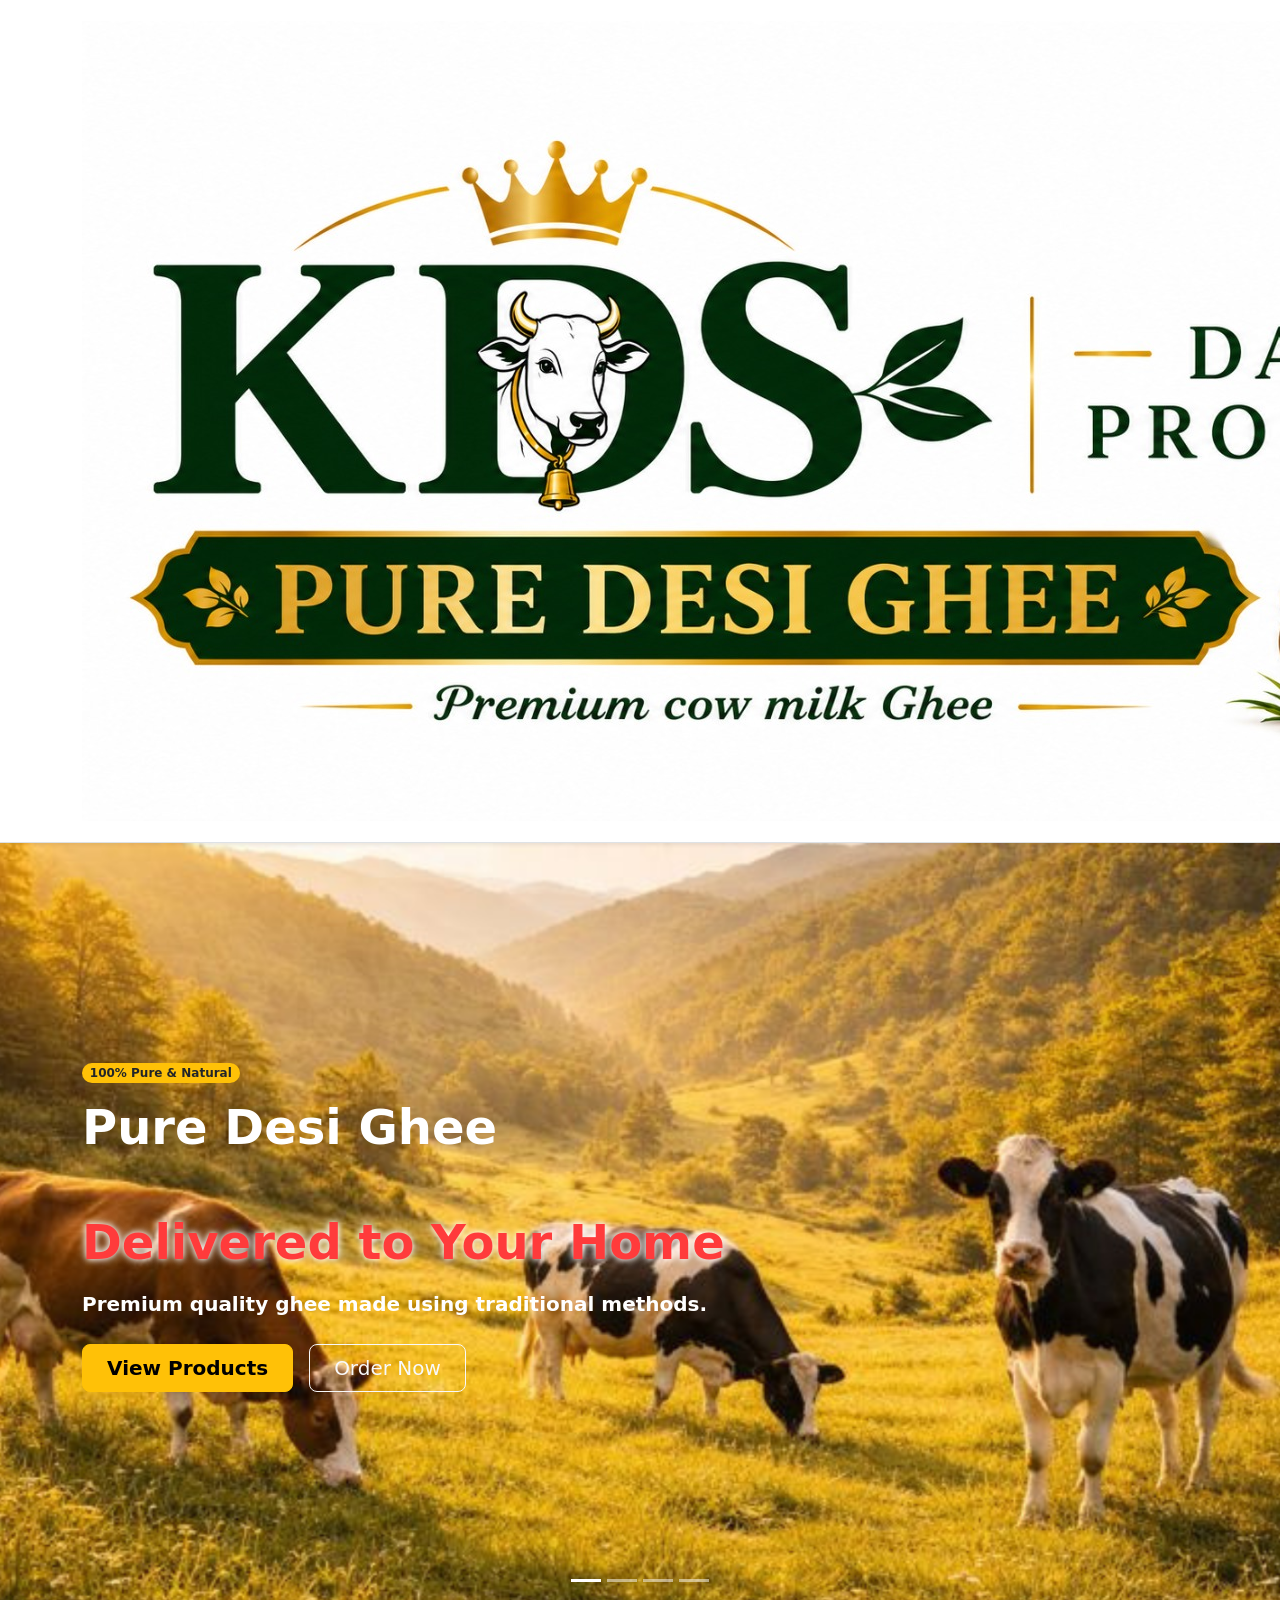
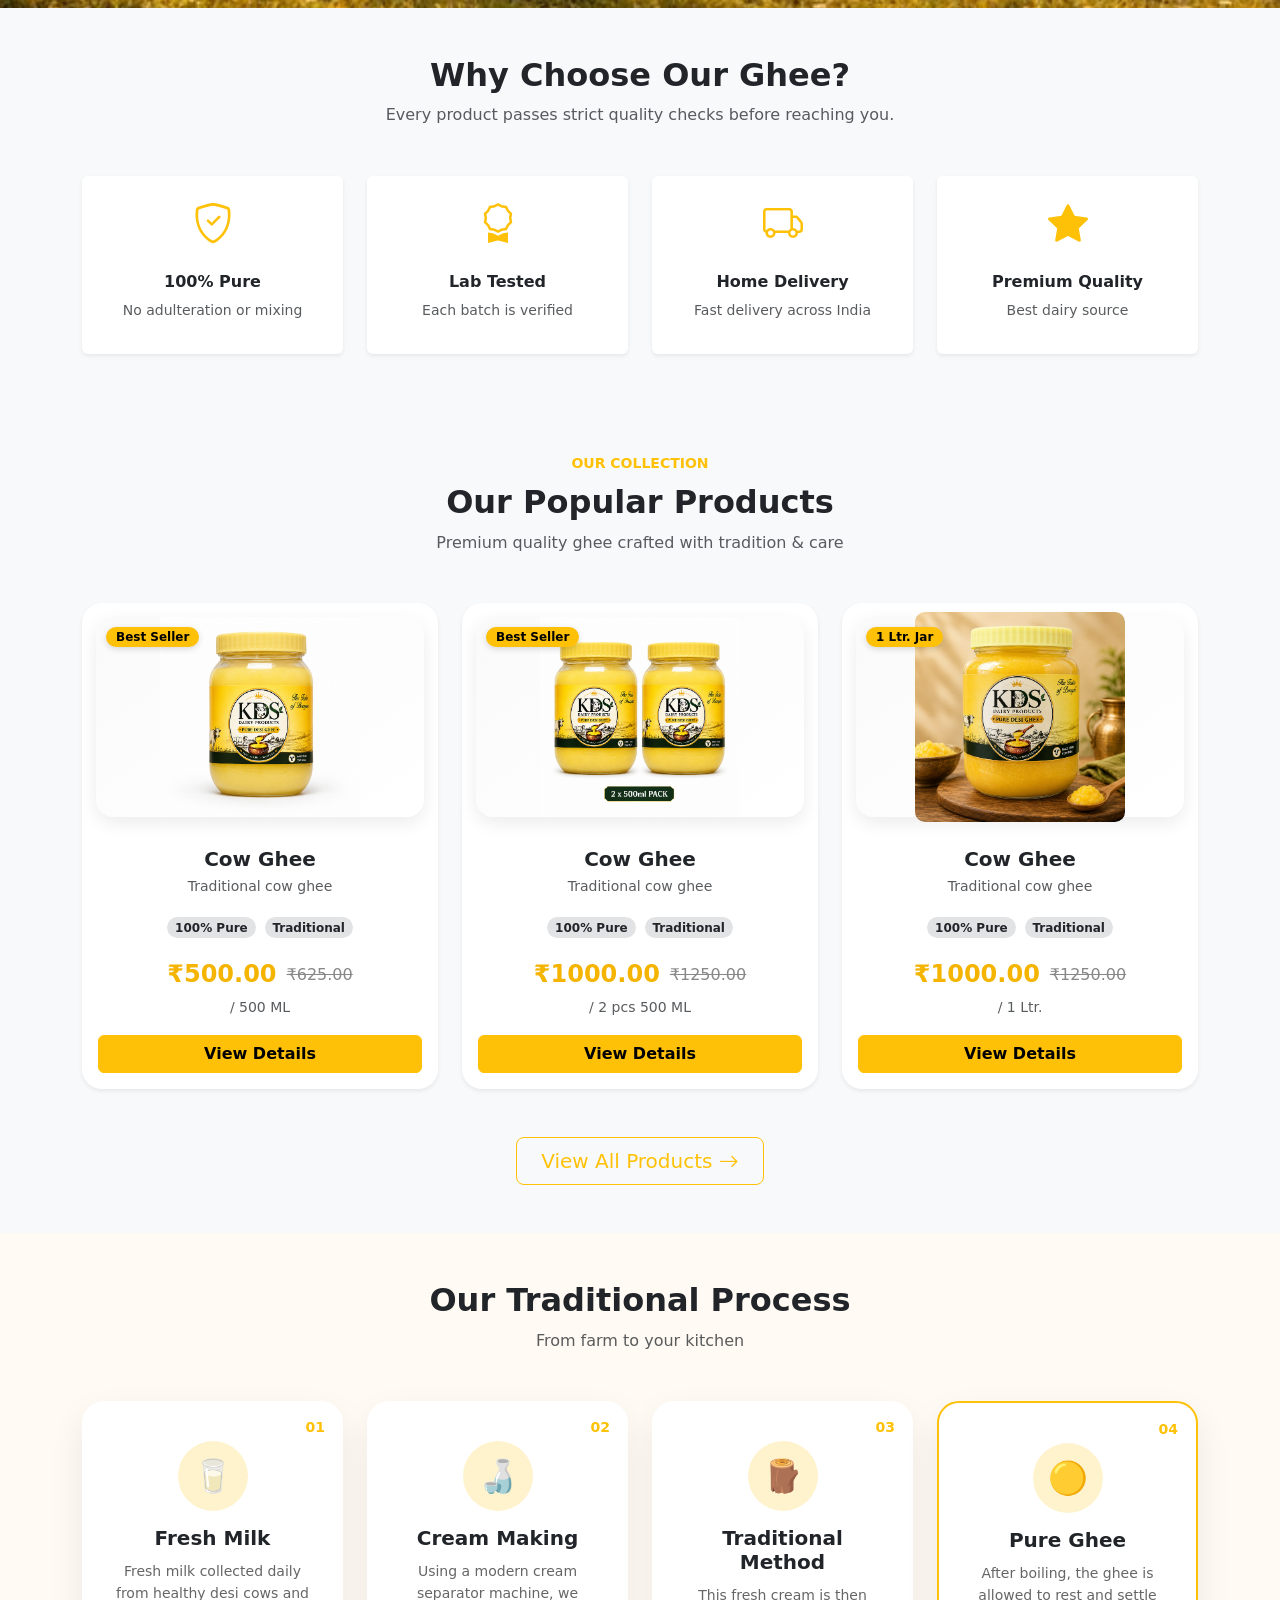
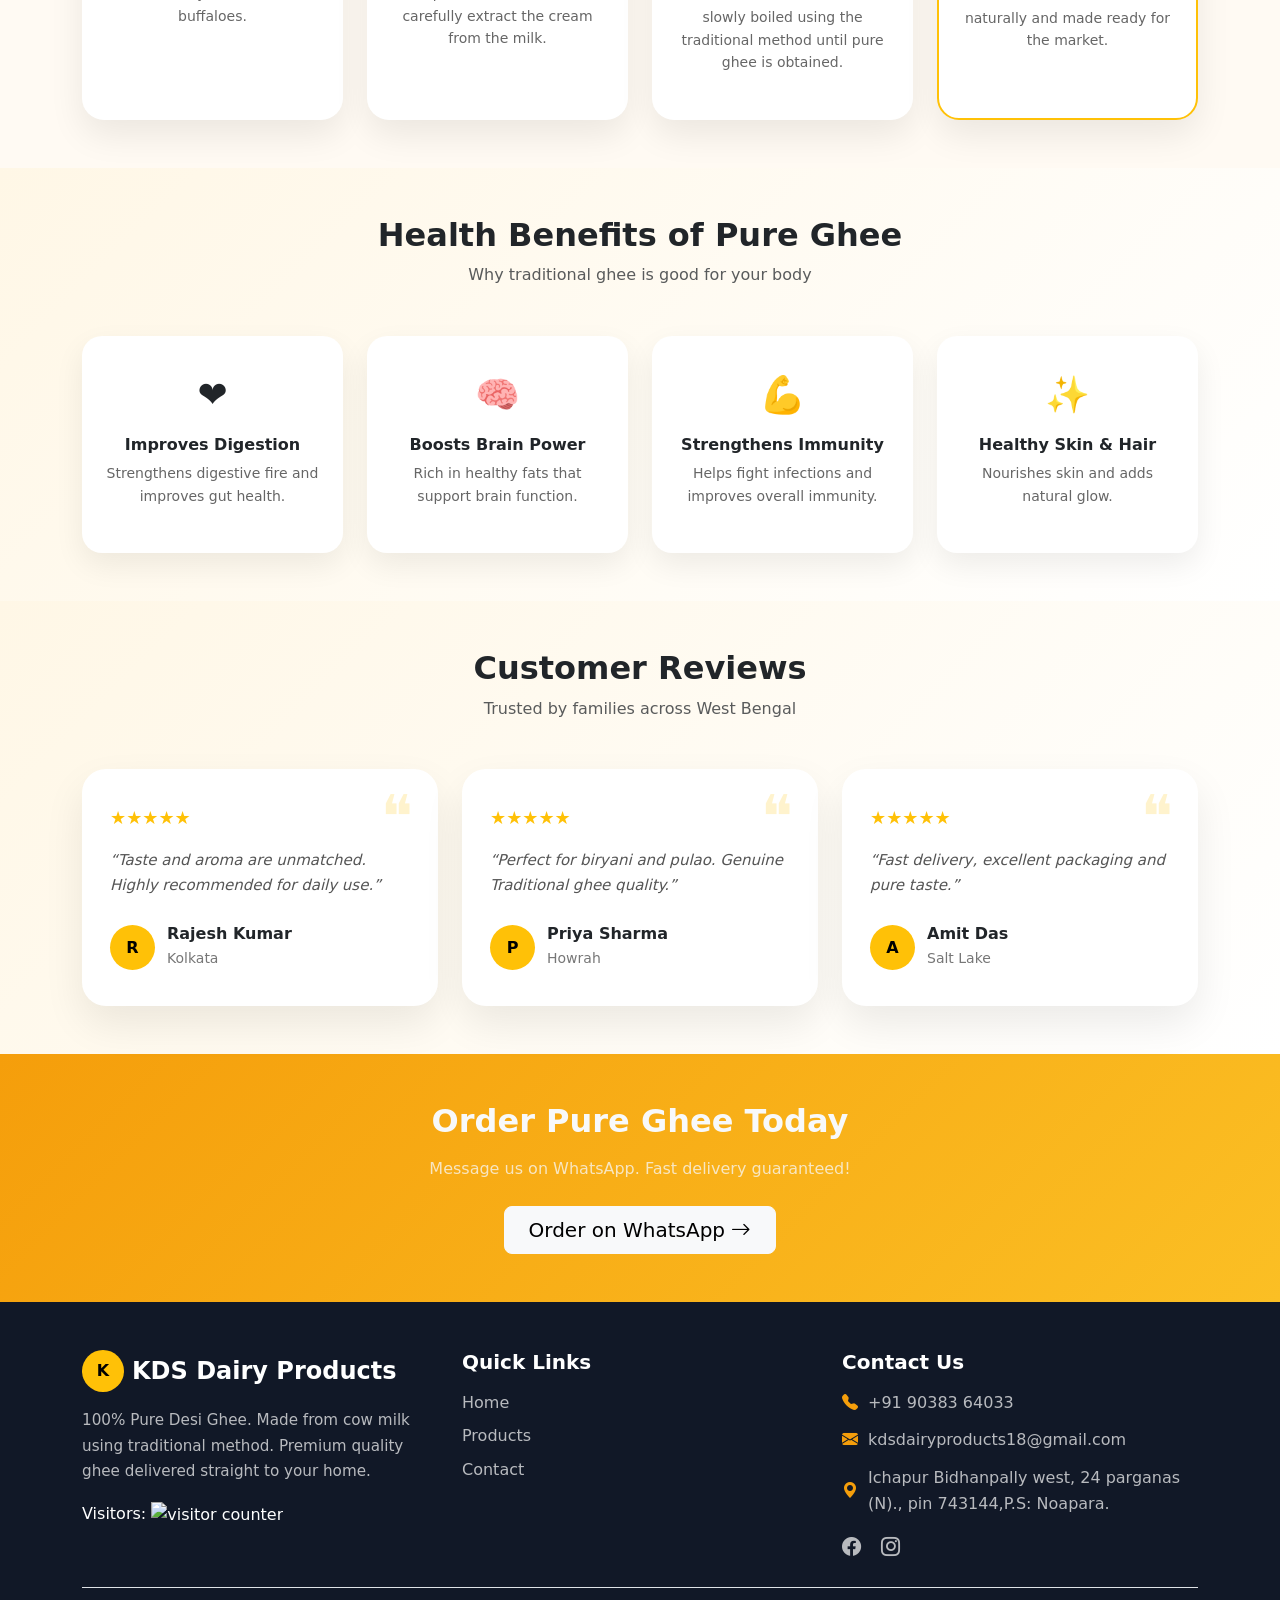
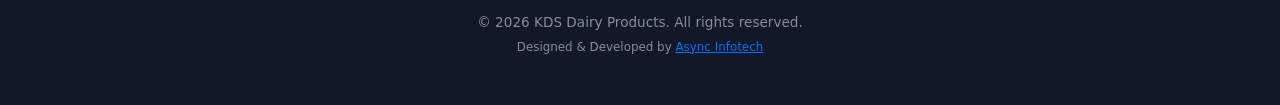
==== commit ee5371e8: "Add files via upload" ====
--- a/index.html
+++ b/index.html
@@ -1,32 +1,740 @@
-<!DOCTYPE html>
-<html>
-<head>
-  <title>Site Suspended</title>
-  <style>
-    body {
-      font-family: Arial, sans-serif;
-      display: flex;
-      align-items: center;
-      justify-content: center;
-      height: 100vh;
-      margin: 0;
-      background: #f5f5f5;
-    }
-    .box {
-      text-align: center;
-      background: white;
-      padding: 40px;
-      border-radius: 10px;
-      box-shadow: 0 2px 10px rgba(0,0,0,0.1);
-    }
-    h1 { color: #e53e3e; }
-    p { color: #555; }
-  </style>
-</head>
-<body>
-  <div class="box">
-    <h1>⚠️ Site Suspended</h1>   
-    <p>Please contact the website owner to resolve this issue.</p>
-  </div>
-</body>
-</html>
+<!DOCTYPE html>
+<html lang="en">
+<head>
+  <meta charset="UTF-8">
+  <title>Home – KDS Dairy Products</title>
+  <meta name="viewport" content="width=device-width, initial-scale=1">
+
+  <!-- Bootstrap CSS -->
+  <link href="https://cdn.jsdelivr.net/npm/bootstrap@5.3.3/dist/css/bootstrap.min.css" rel="stylesheet">
+
+  <!-- Bootstrap Icons -->
+  <link href="https://cdn.jsdelivr.net/npm/bootstrap-icons/font/bootstrap-icons.css" rel="stylesheet">
+  <link href="assets/css/style.css" rel="stylesheet">
+  <style>
+    .hero {
+  min-height: 80vh;
+  background: url("images/kds_banner_2.png") center/cover no-repeat;
+  position: relative;
+  color: #ffffff;
+}
+
+
+  </style>
+</head>
+
+<body>
+
+<!-- ================= HEADER ================= -->
+<header class="sticky-top bg-white border-bottom shadow-sm">
+  <div class="container">
+    <nav class="navbar navbar-expand-md py-2 py-md-3">
+
+      <!-- Logo -->
+      <a href="index.html" class="navbar-brand d-flex align-items-center gap-2">
+        <!-- <div class="logo-circle d-flex align-items-center justify-content-center">
+          <span class="logo-text">K</span>
+        </div> -->
+         <!-- Image Logo -->
+  <img src="images/new_image/logo.jpeg" 
+       alt="KDS Dairy Products Logo"
+       class="site-logo">
+        <!-- <div class="d-flex flex-column lh-sm">
+          <span class="fw-bold fs-5">KDS Dairy Products</span>
+          <small class="text-muted">Pure Desi Ghee</small>
+        </div> -->
+      </a>
+
+      <!-- Mobile Toggle -->
+      <button class="navbar-toggler" type="button" data-bs-toggle="collapse" data-bs-target="#mainNavbar">
+        <span class="navbar-toggler-icon"></span>
+      </button>
+
+      <!-- Navigation -->
+      <div class="collapse navbar-collapse" id="mainNavbar">
+        <ul class="navbar-nav mx-auto mb-2 mb-md-0 gap-md-4">
+          <li class="nav-item">
+            <a class="nav-link active" href="index.html">Home</a>
+          </li>
+           <li class="nav-item"><a class="nav-link" href="about.html">About</a></li>
+          <li class="nav-item">
+            <a class="nav-link" href="products.html">Products</a>
+          </li>
+          <li class="nav-item">
+            <a class="nav-link" href="contact.html">Contact</a>
+          </li>
+        </ul>
+
+        <!-- CTA -->
+        <div class="d-md-flex">
+          <a
+            href="https://wa.me/916291666891?text=Hello%2C%20I%20want%20to%20know%20about%20your%20ghee%20products."
+            target="_blank"
+            class="btn btn-warning d-flex align-items-center gap-2 px-3"
+          >
+            <i class="bi bi-telephone"></i>
+            Order Now
+          </a>
+        </div>
+      </div>
+    </nav>
+  </div>
+</header>
+
+
+<!-- ================= HERO ================= -->
+<!-- <section class="hero d-flex align-items-center">
+  <div class="container hero-content py-5">
+    <div class="col-lg-7">
+      <span class="badge bg-warning text-dark rounded-pill mb-3 fade-in">
+        100% Pure & Natural
+      </span>
+
+      <h1 class="display-5 fw-bold fade-in">
+        Pure Desi Ghee <br>
+        <span class="text-warning">Delivered to Your Home</span>
+      </h1>
+
+      <p class="lead text-light opacity-75 mt-3 fade-in">
+        We collect fresh raw milk directly from trusted farms. Using a modern cream separator machine, 
+        we carefully extract the cream from the milk. This fresh cream is then slowly boiled using the traditional method until pure ghee is obtained.
+      </p>
+
+      <div class="d-flex flex-wrap gap-3 mt-4 fade-in">
+        <a href="products.html" class="btn btn-warning btn-lg px-4">
+          View Products <i class="bi bi-arrow-right"></i>
+        </a>
+        <a href="https://wa.me/916291666891" target="_blank"
+           class="btn btn-outline-light btn-lg px-4">
+          Order Now
+        </a>
+      </div>
+    </div>
+  </div>
+</section> -->
+
+<!-- ================= HERO SLIDER ================= -->
+<section class="hero-slider">
+
+  <div id="heroCarousel" class="carousel slide carousel-fade" data-bs-ride="carousel" data-bs-interval="4000">
+
+    <!-- Indicators -->
+    <div class="carousel-indicators">
+      <button type="button" data-bs-target="#heroCarousel" data-bs-slide-to="0" class="active"></button>
+      <button type="button" data-bs-target="#heroCarousel" data-bs-slide-to="1"></button>
+      <button type="button" data-bs-target="#heroCarousel" data-bs-slide-to="2"></button>
+      <button type="button" data-bs-target="#heroCarousel" data-bs-slide-to="3"></button>
+    </div>
+
+    <!-- Slides -->
+    <div class="carousel-inner">
+
+      <!-- Slide 1 -->
+      <div class="carousel-item active">
+        <div class="hero-slide d-flex align-items-center" style="background:url('images/kds-banner-1.png') center/cover no-repeat;">
+          <div class="container">
+            <div class="col-lg-7 text-white">
+              <span class="badge bg-warning text-dark rounded-pill mb-3">
+                100% Pure & Natural
+              </span>
+
+              <h1 class="display-5 fw-bold">
+                <span>Pure Desi Ghee</span> <br><br>
+                <span class="kds-red">Delivered to Your Home</span>
+              </h1>
+
+              <p class="lead mt-3 fw-bold">
+                <span> Premium quality ghee made using traditional methods.</span>
+              </p>
+
+              <div class="d-flex gap-3 mt-4">
+                <a href="products.html" class="btn btn-warning btn-lg px-4">
+                  View Products
+                </a>
+
+                <a href="https://wa.me/916291666891"
+                   class="btn btn-outline-light btn-lg px-4">
+                   Order Now
+                </a>
+              </div>
+            </div>
+          </div>
+        </div>
+      </div>
+
+
+      <!-- Slide 2 -->
+      <div class="carousel-item">
+        <div class="hero-slide d-flex align-items-center" style="background:url('images/kds-banner-2.png') center/cover no-repeat;">
+          <div class="container">
+            <div class="col-lg-7 text-white">
+
+              <h1 class="display-5 fw-bold">
+                <span >Traditional Method</span> <br><br>
+                <span class="kds-red">Authentic Taste</span>
+              </h1>
+
+              <p class="lead mt-3 fw-bold">
+                <span >Made from fresh milk collected from trusted farms.</span>
+              </p>
+
+              <a href="products.html" class="btn btn-warning btn-lg mt-3">
+                Explore Products
+              </a>
+
+            </div>
+          </div>
+        </div>
+      </div>
+
+
+      <!-- Slide 3 -->
+      <div class="carousel-item">
+        <div class="hero-slide d-flex align-items-center" style="background:url('images/kds-banner-3.png') center/cover no-repeat;">
+          <div class="container">
+            <div class="col-lg-7 text-white">
+
+              <h1 class="display-5 fw-bold">
+                <span>Premium Quality</span> <br><br>
+                <span class="kds-red">Pure Cow Ghee</span>
+              </h1>
+
+              <p class="lead mt-3 fw-bold">
+               <span >Lab-tested and delivered across India.</span> 
+              </p>
+
+              <a href="contact.html" class="btn btn-warning btn-lg mt-3">
+                Contact Us
+              </a>
+
+            </div>
+          </div>
+        </div>
+      </div>
+
+      <!-- Slide 4 -->
+<div class="carousel-item">
+  <div class="hero-slide d-flex align-items-center"
+       style="background:url('images/new_image/hero_image.jpeg') center/cover no-repeat;">
+
+    <div class="container">
+      <div class="col-lg-7 text-white">
+
+        <!-- <span class="badge bg-warning text-dark rounded-pill mb-3">
+          KDS Premium Collection
+        </span>
+
+        <h1 class="display-5 fw-bold">
+           <span >Experience the Richness</span> <br><br>
+          <span class="kds-red">of Pure Cow Milk Ghee</span>
+        </h1>
+
+        <p class="lead mt-3 fw-bold">
+          <span >Pure Farm Fresh Traditional Cow Ghee</span>
+        </p> -->
+
+        <!-- <div class="d-flex gap-3 mt-4">
+          <a href="products.html" class="btn btn-warning btn-lg px-4">
+            View All Products
+          </a> -->
+
+          <!-- <a href="https://wa.me/916291666891"
+             class="btn btn-outline-light btn-lg px-4">
+             Order on WhatsApp
+          </a> -->
+        </div>
+
+      </div>
+    </div>
+
+  </div>
+</div>
+
+    </div>
+
+    <!-- Controls -->
+    <!-- <button class="carousel-control-prev" type="button" data-bs-target="#heroCarousel" data-bs-slide="prev">
+      <span class="carousel-control-prev-icon"></span>
+    </button>
+
+    <button class="carousel-control-next" type="button" data-bs-target="#heroCarousel" data-bs-slide="next">
+      <span class="carousel-control-next-icon"></span>
+    </button> -->
+
+  </div>
+
+</section>
+
+
+<!-- ================= FEATURES ================= -->
+<section class="py-5 bg-light">
+  <div class="container">
+    <div class="text-center mb-5">
+      <h2 class="fw-bold">Why Choose Our Ghee?</h2>
+      <p class="text-muted">
+        Every product passes strict quality checks before reaching you.
+      </p>
+    </div>
+
+    <div class="row g-4 text-center">
+      <div class="col-6 col-md-3">
+        <div class="card h-100 shadow-sm border-0 fade-in">
+          <div class="card-body">
+            <i class="bi bi-shield-check fs-1 text-warning"></i>
+            <h6 class="fw-semibold mt-3">100% Pure</h6>
+            <p class="text-muted small">No adulteration or mixing</p>
+          </div>
+        </div>
+      </div>
+
+      <div class="col-6 col-md-3">
+        <div class="card h-100 shadow-sm border-0 fade-in">
+          <div class="card-body">
+            <i class="bi bi-award fs-1 text-warning"></i>
+            <h6 class="fw-semibold mt-3">Lab Tested</h6>
+            <p class="text-muted small">Each batch is verified</p>
+          </div>
+        </div>
+      </div>
+
+      <div class="col-6 col-md-3">
+        <div class="card h-100 shadow-sm border-0 fade-in">
+          <div class="card-body">
+            <i class="bi bi-truck fs-1 text-warning"></i>
+            <h6 class="fw-semibold mt-3">Home Delivery</h6>
+            <p class="text-muted small">Fast delivery across India</p>
+          </div>
+        </div>
+      </div>
+
+      <div class="col-6 col-md-3">
+        <div class="card h-100 shadow-sm border-0 fade-in">
+          <div class="card-body">
+            <i class="bi bi-star-fill fs-1 text-warning"></i>
+            <h6 class="fw-semibold mt-3">Premium Quality</h6>
+            <p class="text-muted small">Best dairy source</p>
+          </div>
+        </div>
+      </div>
+    </div>
+  </div>
+</section>
+
+<!-- ================= PRODUCTS ================= -->
+<section class="py-5 bg-light">
+  <div class="container">
+
+    <!-- Heading -->
+    <div class="text-center mb-5">
+      <span class="text-warning fw-semibold text-uppercase small">
+        Our Collection
+      </span>
+      <h2 class="fw-bold mt-2">Our Popular Products</h2>
+      <p class="text-muted">
+        Premium quality ghee crafted with tradition & care
+      </p>
+    </div>
+
+    <div class="row g-4">
+
+     <!-- Product 1 -->
+     <div class="col-md-4">
+  <div class="card home-product-card h-100 border-0 shadow-sm fade-in">
+
+    <!-- Image Box -->
+    <div class="home-img-box">
+      <img src="images/new_image/500ml_image.jpeg" class="home-product-img" alt="Cow Ghee">
+      <span class="badge home-badge">Best Seller</span>
+    </div>
+
+    <div class="card-body text-center">
+      <h5 class="fw-semibold mb-1">Cow Ghee</h5>
+      <p class="text-muted small mb-3">
+        Traditional cow ghee
+      </p>
+
+      <div class="mb-3">
+        <span class="badge rounded-pill bg-secondary-subtle text-dark me-1">100% Pure</span>
+        <span class="badge rounded-pill bg-secondary-subtle text-dark">Traditional</span>
+      </div>
+
+ <div class="price-box">
+  <span class="new-price">₹500.00</span>
+  <span class="old-price">₹625.00</span>
+</div>
+<small class="text-muted">/ 500 ML</small>
+
+      <a href="products.html" class="btn btn-warning w-100 mt-3">
+        View Details
+      </a>
+    </div>
+
+  </div>
+</div>
+
+
+      <!-- Product 2 -->
+
+<div class="col-md-4">
+  <div class="card home-product-card h-100 border-0 shadow-sm fade-in">
+
+    <!-- Image Box -->
+    <div class="home-img-box">
+      <img src="images/new_image/packof2.jpeg" class="home-product-img" alt="Cow Ghee">
+      <span class="badge home-badge">Best Seller</span>
+    </div>
+
+    <div class="card-body text-center">
+      <h5 class="fw-semibold mb-1">Cow Ghee</h5>
+      <p class="text-muted small mb-3">
+        Traditional cow ghee
+      </p>
+
+      <div class="mb-3">
+        <span class="badge rounded-pill bg-secondary-subtle text-dark me-1">100% Pure</span>
+        <span class="badge rounded-pill bg-secondary-subtle text-dark">Traditional</span>
+      </div>
+
+       <div class="price-box">
+        <span class="new-price">₹1000.00</span>
+        <span class="old-price">₹1250.00</span>
+      </div>
+      <small class="text-muted">/ 2 pcs 500 ML</small>
+
+      <a href="products.html" class="btn btn-warning w-100 mt-3">
+        View Details
+      </a>
+    </div>
+
+  </div>
+</div>
+
+      <!-- Product 3 -->
+      <div class="col-md-4">
+  <div class="card home-product-card h-100 border-0 shadow-sm fade-in">
+
+    <!-- Image Box -->
+    <div class="home-img-box">
+      <img src="images/new_image/1ltr_image.jpeg" class="home-product-img-3" alt="Cow Ghee">
+      <span class="badge home-badge">1 Ltr. Jar</span>
+    </div>
+
+    <div class="card-body text-center">
+      <h5 class="fw-semibold mb-1">Cow Ghee</h5>
+      <p class="text-muted small mb-3">
+        Traditional cow ghee
+      </p>
+
+      <div class="mb-3">
+        <span class="badge rounded-pill bg-secondary-subtle text-dark me-1">100% Pure</span>
+        <span class="badge rounded-pill bg-secondary-subtle text-dark">Traditional</span>
+      </div>
+
+      <div class="price-box">
+        <span class="new-price">₹1000.00</span>
+        <span class="old-price">₹1250.00</span>
+      </div>
+      <small class="text-muted">/ 1 Ltr.</small>
+
+      <a href="products.html" class="btn btn-warning w-100 mt-3">
+        View Details
+      </a>
+    </div>
+
+  </div>
+</div>
+
+    </div>
+
+    <!-- CTA -->
+    <div class="text-center mt-5">
+      <a href="products.html" class="btn btn-outline-warning btn-lg px-4">
+        View All Products <i class="bi bi-arrow-right"></i>
+      </a>
+    </div>
+
+  </div>
+</section>
+
+<!--================== OUR PROCESS===============-->
+<section class="py-5 process-section">
+  <div class="container">
+    <div class="text-center mb-5">
+      <h2 class="fw-bold">Our Traditional Process</h2>
+      <p class="text-muted">From farm to your kitchen</p>
+    </div>
+
+    <div class="row g-4">
+      <div class="col-md-3">
+        <div class="process-card">
+          <div class="process-icon">🥛</div>
+          <h5>Fresh Milk</h5>
+          <p>
+            Fresh milk collected daily from healthy desi cows and buffaloes.
+          </p>
+          <span class="step">01</span>
+        </div>
+      </div>
+
+      <div class="col-md-3">
+        <div class="process-card">
+          <div class="process-icon">🍶</div>
+          <h5>Cream Making</h5>
+          <p>
+            Using a modern cream separator machine, we carefully extract the cream from the milk.
+          </p>
+          <span class="step">02</span>
+        </div>
+      </div>
+
+      <div class="col-md-3">
+        <div class="process-card">
+          <div class="process-icon">🪵</div>
+          <h5>Traditional Method</h5>
+          <p>
+            This fresh cream is then slowly boiled using the traditional method until pure ghee is obtained.
+          </p>
+          <span class="step">03</span>
+        </div>
+      </div>
+
+      <div class="col-md-3">
+        <div class="process-card highlight">
+          <div class="process-icon">🟡</div>
+          <h5>Pure Ghee</h5>
+          <p>
+            After boiling, the ghee is allowed to rest and settle naturally and made ready for the market.
+          </p>
+          <span class="step">04</span>
+        </div>
+      </div>
+    </div>
+  </div>
+</section>
+
+
+<!-- ===================== HEALTH BENIFIT ================= -->
+<section class="py-5 health-section">
+  <div class="container">
+    <div class="text-center mb-5">
+      <h2 class="fw-bold">Health Benefits of Pure Ghee</h2>
+      <p class="text-muted">Why traditional ghee is good for your body</p>
+    </div>
+
+    <div class="row g-4">
+      <div class="col-md-3">
+        <div class="health-card">
+          <div class="health-icon">❤️</div>
+          <h6>Improves Digestion</h6>
+          <p>
+            Strengthens digestive fire and improves gut health.
+          </p>
+        </div>
+      </div>
+
+      <div class="col-md-3">
+        <div class="health-card">
+          <div class="health-icon">🧠</div>
+          <h6>Boosts Brain Power</h6>
+          <p>
+            Rich in healthy fats that support brain function.
+          </p>
+        </div>
+      </div>
+
+      <div class="col-md-3">
+        <div class="health-card">
+          <div class="health-icon">💪</div>
+          <h6>Strengthens Immunity</h6>
+          <p>
+            Helps fight infections and improves overall immunity.
+          </p>
+        </div>
+      </div>
+
+      <div class="col-md-3">
+        <div class="health-card">
+          <div class="health-icon">✨</div>
+          <h6>Healthy Skin & Hair</h6>
+          <p>
+            Nourishes skin and adds natural glow.
+          </p>
+        </div>
+      </div>
+    </div>
+  </div>
+</section>
+
+
+
+
+<!-- ================= TESTIMONIALS ================= -->
+<section class="py-5 testimonial-section">
+  <div class="container">
+    <div class="text-center mb-5">
+      <h2 class="fw-bold">Customer Reviews</h2>
+      <p class="text-muted">Trusted by families across West Bengal</p>
+    </div>
+
+    <div class="row g-4">
+      <!-- Review 1 -->
+      <div class="col-md-4">
+        <div class="testimonial-card">
+          <div class="stars">★★★★★</div>
+
+          <p class="review-text">
+            “Taste and aroma are unmatched. Highly recommended for daily use.”
+          </p>
+
+          <div class="reviewer">
+            <div class="avatar">R</div>
+            <div>
+              <h6>Rajesh Kumar</h6>
+              <small>Kolkata</small>
+            </div>
+          </div>
+        </div>
+      </div>
+
+      <!-- Review 2 -->
+      <div class="col-md-4">
+        <div class="testimonial-card">
+          <div class="stars">★★★★★</div>
+
+          <p class="review-text">
+            “Perfect for biryani and pulao. Genuine Traditional ghee quality.”
+          </p>
+
+          <div class="reviewer">
+            <div class="avatar">P</div>
+            <div>
+              <h6>Priya Sharma</h6>
+              <small>Howrah</small>
+            </div>
+          </div>
+        </div>
+      </div>
+
+      <!-- Review 3 -->
+      <div class="col-md-4">
+        <div class="testimonial-card">
+          <div class="stars">★★★★★</div>
+
+          <p class="review-text">
+            “Fast delivery, excellent packaging and pure taste.”
+          </p>
+
+          <div class="reviewer">
+            <div class="avatar">A</div>
+            <div>
+              <h6>Amit Das</h6>
+              <small>Salt Lake</small>
+            </div>
+          </div>
+        </div>
+      </div>
+    </div>
+  </div>
+</section>
+
+
+<!-- ================= CTA ================= -->
+<section class="py-5 text-center text-light" style="background:linear-gradient(135deg,#f59e0b,#fbbf24)">
+  <div class="container">
+    <h2 class="fw-bold mb-3">Order Pure Ghee Today</h2>
+    <p class="mb-4 opacity-75">
+      Message us on WhatsApp. Fast delivery guaranteed!
+    </p>
+    <a href="https://wa.me/916291666891" target="_blank"
+       class="btn btn-light btn-lg px-4">
+      Order on WhatsApp <i class="bi bi-arrow-right"></i>
+    </a>
+  </div>
+</section>
+
+<!-- ================= FOOTER ================= -->
+<footer class="footer-section">
+  <div class="container py-5">
+    <div class="row g-4">
+
+      <!-- Brand -->
+      <div class="col-md-4">
+        <div class="d-flex align-items-center gap-2 mb-3">
+          <div class="logo-circle">
+            <span class="logo-text">K</span>
+          </div>
+          <span class="fw-bold fs-4 text-white">KDS Dairy Products</span>
+        </div>
+        <p class="footer-text">
+          100% Pure Desi Ghee. Made from cow milk using traditional method.
+          Premium quality ghee delivered straight to your home.
+        </p>
+<div style="text-align:left; margin-top:10px;">
+  Visitors:
+  <img src="https://hitwebcounter.com/counter/counter.php?page=18472651&style=0006&nbdigits=6&type=page&initCount=0" 
+       title="Visitor Counter" alt="visitor counter" />
+</div>
+
+      </div>
+
+      <!-- Quick Links -->
+      <div class="col-md-4">
+        <h5 class="footer-title">Quick Links</h5>
+        <ul class="list-unstyled footer-links">
+          <li><a href="index.html">Home</a></li>
+          <li><a href="products.html">Products</a></li>
+          <li><a href="contact.html">Contact</a></li>
+        </ul>
+      </div>
+
+      <!-- Contact Info -->
+      <div class="col-md-4">
+        <h5 class="footer-title">Contact Us</h5>
+        <ul class="list-unstyled footer-contact">
+          <li>
+            <i class="bi bi-telephone-fill"></i>
+            <a href="tel:+916291666891">+91 90383 64033</a>
+          </li>
+          <li>
+            <i class="bi bi-envelope-fill"></i>
+            <a href="mailto:kdsdairyproducts18@gmail.com">kdsdairyproducts18@gmail.com</a>
+          </li>
+          <li>
+            <i class="bi bi-geo-alt-fill"></i>
+            <span>Ichapur Bidhanpally west, 24 parganas (N)., pin 743144,P.S: Noapara.</span>
+          </li>
+        </ul>
+
+        <!-- Social -->
+        <div class="footer-social mt-3">
+          <a href="#"><i class="bi bi-facebook"></i></a>
+          <a href="#"><i class="bi bi-instagram"></i></a>
+        </div>
+      </div>
+    </div>
+
+    <!-- Copyright -->
+    <div class="footer-bottom text-center mt-4 pt-4 border-top">
+  <p class="mb-1">
+    © <span id="year"></span> KDS Dairy Products. All rights reserved.
+  </p>
+  <p class="mb-0 small">
+    Designed & Developed by 
+    <a href="https://asyncinfotech.com/" target="_blank" class="footer-credit">
+      Async Infotech
+    </a>
+  </p>
+</div>
+  </div>
+</footer>
+
+<script>
+  document.getElementById("year").textContent = new Date().getFullYear();
+</script>
+
+
+<!-- Bootstrap JS -->
+<script src="https://cdn.jsdelivr.net/npm/bootstrap@5.3.3/dist/js/bootstrap.bundle.min.js"></script>
+
+</body>
+</html>
--- a/assets/css/style.css
+++ b/assets/css/style.css
@@ -0,0 +1,950 @@
+/* ===============================
+   GLOBAL
+================================ */
+body {
+  font-family: system-ui, -apple-system, BlinkMacSystemFont, "Segoe UI", sans-serif;
+  line-height: 1.6;
+}
+
+/* ===============================
+   HERO SECTION
+================================ */
+
+
+.hero::before {
+  content: "";
+  position: absolute;
+  inset: 0;
+  background: linear-gradient(to right, rgb(0 0 0 / 45%), rgb(0 0 0 / 35%), rgba(0, 0, 0, 0.15))
+}
+
+.hero-content {
+  position: relative;
+  z-index: 1;
+}
+
+/* ===============================
+   ANIMATIONS
+================================ */
+.fade-in {
+  animation: fadeInUp 0.8s ease forwards;
+}
+
+@keyframes fadeInUp {
+  from {
+    opacity: 0;
+    transform: translateY(20px);
+  }
+  to {
+    opacity: 1;
+    transform: translateY(0);
+  }
+}
+
+/* ===============================
+   FEATURE CARDS
+================================ */
+.card {
+  transition: transform 0.3s ease, box-shadow 0.3s ease;
+}
+
+.card:hover {
+  transform: translateY(-6px);
+  box-shadow: 0 12px 30px rgba(0, 0, 0, 0.12);
+}
+
+/* ===============================
+   PRODUCT CARDS
+================================ */
+.card img {
+  object-fit: cover;
+}
+
+/* ===============================
+   TESTIMONIALS
+================================ */
+.bg-light .card {
+  background-color: #ffffff;
+}
+
+/* ===============================
+   CTA SECTION
+================================ */
+.cta-section {
+  background: linear-gradient(135deg, #f59e0b, #fbbf24);
+  color: #ffffff;
+}
+
+/* ===============================
+   BUTTON TWEAKS
+================================ */
+.btn-warning {
+  font-weight: 600;
+}
+
+.btn-outline-light:hover {
+  color: #000;
+  background-color: #ffffff;
+}
+
+/* ================= HEADER ================= */
+
+.logo-circle{
+  width:42px;
+  height:42px;
+  border-radius:50%;
+  background:#ffc107;
+  display:flex;
+  align-items:center;
+  justify-content:center;
+  flex-shrink:0;
+}
+
+.logo-text{
+  font-weight:700;
+  color:#000;
+}
+
+.nav-link {
+  font-weight: 500;
+  color: #555;
+}
+
+.nav-link:hover {
+  color: #f59e0b;
+}
+
+.nav-link.active {
+  color: #f59e0b;
+  font-weight: 600;
+}
+
+/* Mobile CTA spacing */
+@media (max-width: 767px) {
+  .navbar-collapse .btn {
+    width: 100%;
+    margin-top: 12px;
+  }
+}
+
+/* ================= FOOTER ================= */
+
+.footer-section {
+  background-color: #111827;
+  color: #ffffff;
+  overflow:hidden;
+}
+
+.footer-text {
+  color: rgba(255, 255, 255, 0.7);
+  font-size: 0.95rem;
+  line-height: 1.7;
+}
+
+.footer-title {
+  font-weight: 600;
+  margin-bottom: 1rem;
+}
+
+.footer-links li {
+  margin-bottom: 0.5rem;
+}
+
+.footer-links a {
+  color: rgba(255, 255, 255, 0.7);
+  text-decoration: none;
+  transition: color 0.3s ease;
+}
+
+.footer-links a:hover {
+  color: #f59e0b;
+}
+
+.footer-contact li {
+  display: flex;
+  align-items: center;
+  gap: 10px;
+  margin-bottom: 0.75rem;
+  color: rgba(255, 255, 255, 0.7);
+}
+
+.footer-contact i {
+  color: #f59e0b;
+}
+
+.footer-contact a {
+  color: rgba(255, 255, 255, 0.7);
+  text-decoration: none;
+}
+
+.footer-contact a:hover {
+  color: #f59e0b;
+}
+
+.footer-social a {
+  color: rgba(255, 255, 255, 0.7);
+  font-size: 1.2rem;
+  margin-right: 15px;
+  transition: color 0.3s ease;
+}
+
+.footer-social a:hover {
+  color: #f59e0b;
+}
+
+.footer-bottom {
+  border-top: 1px solid rgba(255, 255, 255, 0.1);
+  color: rgba(255, 255, 255, 0.5);
+  font-size: 0.85rem;
+}
+
+.product-card {
+  animation-delay: 0.2s;
+}
+
+.object-fit-cover {
+  object-fit: cover;
+}
+
+.product-details{
+  max-height:0;
+  overflow:hidden;
+  opacity:0;
+  transition:max-height .45s ease,opacity .3s ease;
+}
+.product-details.show{
+  max-height:300px;
+  opacity:1;
+}
+
+.process-section {
+  background: #fffaf3;
+}
+
+.process-card {
+  position: relative;
+  background: #ffffff;
+  border-radius: 22px;
+  padding: 40px 25px 30px;
+  height: 100%;
+  text-align: center;
+  box-shadow: 0 15px 35px rgba(0,0,0,0.08);
+  transition: all 0.4s ease;
+}
+
+.process-card:hover {
+  transform: translateY(-10px);
+  box-shadow: 0 25px 55px rgba(0,0,0,0.15);
+}
+
+.process-icon {
+  width: 70px;
+  height: 70px;
+  margin: 0 auto 15px;
+  background: #fff3cd;
+  border-radius: 50%;
+  font-size: 32px;
+  display: flex;
+  align-items: center;
+  justify-content: center;
+}
+
+.process-card h5 {
+  font-weight: 700;
+  margin-bottom: 10px;
+}
+
+.process-card p {
+  font-size: 14px;
+  color: #666;
+  line-height: 1.6;
+}
+
+.process-card .step {
+  position: absolute;
+  top: 15px;
+  right: 18px;
+  font-weight: 700;
+  color: #ffc107;
+  font-size: 14px;
+}
+
+.process-card.highlight {
+  border: 2px solid #ffc107;
+}
+
+.health-section {
+  background: linear-gradient(135deg, #fff7e6, #fff);
+}
+
+.health-card {
+  background: #ffffff;
+  border-radius: 20px;
+  padding: 30px 22px;
+  text-align: center;
+  height: 100%;
+  box-shadow: 0 12px 30px rgba(0,0,0,0.07);
+  transition: all 0.4s ease;
+}
+
+.health-card:hover {
+  transform: translateY(-8px);
+  box-shadow: 0 22px 50px rgba(0,0,0,0.14);
+}
+
+.health-icon {
+  font-size: 36px;
+  margin-bottom: 12px;
+}
+
+.health-card h6 {
+  font-weight: 700;
+  margin-bottom: 8px;
+}
+
+.health-card p {
+  font-size: 14px;
+  color: #666;
+  line-height: 1.6;
+}
+
+.testimonial-section {
+  background: linear-gradient(135deg, #fff7e6, #ffffff);
+}
+
+.testimonial-card {
+  background: #ffffff;
+  border-radius: 24px;
+  padding: 35px 28px;
+  height: 100%;
+  box-shadow: 0 18px 40px rgba(0,0,0,0.08);
+  transition: all 0.4s ease;
+  position: relative;
+}
+
+.testimonial-card::before {
+  content: "❝";
+  position: absolute;
+  top: 18px;
+  right: 25px;
+  font-size: 60px;
+  color: rgba(255,193,7,0.2);
+  line-height: 1;
+}
+
+.testimonial-card:hover {
+  transform: translateY(-10px);
+  box-shadow: 0 30px 65px rgba(0,0,0,0.15);
+}
+
+.stars {
+  color: #ffc107;
+  font-size: 18px;
+  margin-bottom: 15px;
+}
+
+.review-text {
+  font-style: italic;
+  color: #555;
+  line-height: 1.7;
+  margin-bottom: 25px;
+  font-size: 15px;
+}
+
+.reviewer {
+  display: flex;
+  align-items: center;
+  gap: 12px;
+}
+
+.avatar {
+  width: 45px;
+  height: 45px;
+  border-radius: 50%;
+  background: #ffc107;
+  color: #000;
+  font-weight: 700;
+  display: flex;
+  align-items: center;
+  justify-content: center;
+}
+
+.reviewer h6 {
+  margin-bottom: 2px;
+  font-weight: 700;
+}
+
+.reviewer small {
+  color: #777;
+}
+
+
+/* Flipkart Style Action Bar */
+.product-action-bar{
+  display:flex;
+  align-items:center;
+  gap:8px;
+  background:#fff;
+  border:1px solid #eee;
+  border-radius:12px;
+  padding:6px;
+  box-shadow:0 4px 12px rgba(0,0,0,.06);
+}
+
+.qty-flipkart{
+  display:flex;
+  align-items:center;
+  border:1px solid #ddd;
+  border-radius:8px;
+  overflow:hidden;
+}
+
+.qty-flipkart button{
+  width:32px;
+  height:34px;
+  border:none;
+  background:#f1f3f6;
+  font-size:20px;
+  font-weight:600;
+  cursor:pointer;
+}
+
+.qty-flipkart input{
+  width:44px;
+  border:none;
+  text-align:center;
+  font-weight:600;
+  outline:none;
+}
+
+.order-btn{
+  flex:1;
+  border-radius:8px;
+  padding:6px 10px;
+  font-size:14px;
+}
+
+.share-mini{
+  display:flex;
+  gap:6px;
+}
+
+.share-mini a{
+  width:34px;
+  height:34px;
+  display:flex;
+  align-items:center;
+  justify-content:center;
+  border-radius:50%;
+  border:1px solid #ddd;
+  color:#555;
+  transition:.2s;
+}
+
+.share-mini .wa:hover{
+  background:#25d366;
+  color:#fff;
+  border-color:#25d366;
+}
+
+.share-mini .fb:hover{
+  background:#1877f2;
+  color:#fff;
+  border-color:#1877f2;
+}
+
+/* Mobile Perfect Fit */
+@media(max-width:576px){
+  .product-action-bar{
+    padding:4px;
+    gap:6px;
+  }
+
+  .order-btn{
+    font-size:13px;
+    padding:5px 8px;
+  }
+}
+
+
+.product-img-box{
+  background: linear-gradient(145deg,#f9fafb,#ffffff);
+  border-radius:16px;
+  padding:14px;
+  box-shadow:0 6px 18px rgba(0,0,0,.08);
+  position:relative;
+  transition:.3s ease;
+}
+
+.product-img-box:hover{
+  transform:translateY(-3px);
+  box-shadow:0 12px 26px rgba(0,0,0,.12);
+}
+
+.product-img-box img{
+  max-height:200px;
+  object-fit:contain;
+}
+
+.product-img-2{
+  width: 48%;
+  height: 200px;
+  object-fit: contain;
+  background: #fff;
+  border-radius: 8px;
+  padding: 4px;
+}
+
+/* Mobile responsive */
+@media (max-width: 576px){
+  .product-img-2{
+    height: 200px;
+  }
+}
+
+.product-img-3{
+  width: 48%;
+  height: 230px;
+  object-fit: contain;
+  background: #fff;
+  border-radius: 8px;
+  padding: 4px;
+}
+
+/* Mobile responsive */
+@media (max-width: 576px){
+  .product-img-3{
+    height: 230px;
+  }
+}
+
+.best-badge{
+  position:absolute;
+  top:10px;
+  left:10px;
+  border-radius:8px;
+  padding:5px 10px;
+  font-size:12px;
+}
+
+/* ================= HOME PRODUCT CARD ================= */
+
+.home-img-box{
+  height:200px;
+  background:linear-gradient(145deg,#fafafa,#ffffff);
+  border-radius:18px;
+  margin:14px;
+  padding:12px;
+  position:relative;
+  display:flex;
+  align-items:center;
+  justify-content:center;
+  box-shadow:0 6px 18px rgba(0,0,0,.08);
+}
+
+.home-product-img{
+  max-height: 200px;
+  object-fit:contain;
+}
+
+.home-badge{
+  position:absolute;
+  top:10px;
+  left:10px;
+  background:#ffc107;
+  color:#000;
+  padding:4px 10px;
+  border-radius:10px;
+  font-size:12px;
+  font-weight:600;
+  box-shadow:0 2px 6px rgba(0,0,0,.15);
+}
+
+.home-product-card{
+  border-radius:20px;
+  overflow:hidden;
+  transition:.3s ease;
+}
+
+.home-product-card:hover{
+  transform:translateY(-4px);
+  box-shadow:0 14px 30px rgba(0,0,0,.12);
+}
+
+/* Mobile */
+@media(max-width:576px){
+  .home-img-box{
+    height: 200px;
+    margin:10px;
+  }
+
+  .home-product-img{
+    max-height:200px;
+  }
+}
+
+.home-img-box{
+  position: relative;
+}
+
+.home-product-img-2{
+  /* width: 50%; */
+  height: 200px;
+  object-fit: contain;
+  background: #fff;
+  border-radius: 10px;
+}
+@media (max-width:576px){
+  .home-product-img-2{
+    height: 200px;
+  }
+}
+
+.home-product-img-3{
+  /* width: 50%; */
+  height: 210px;
+  object-fit: contain;
+  background: #fff;
+  border-radius: 10px;
+}
+@media (max-width:576px){
+  .home-product-img-3{
+    height: 210px;
+  }
+}
+
+
+.order-modal{
+  border-radius:20px;
+  overflow:hidden;
+  box-shadow:0 25px 60px rgba(0,0,0,.25);
+}
+
+.order-modal .modal-header{
+  background:linear-gradient(135deg,#f59e0b,#fbbf24);
+  color:#000;
+}
+
+.order-modal .form-control,
+.order-modal .form-select{
+  border-radius:10px;
+  padding:10px 14px;
+}
+
+.order-modal label{
+  font-weight:600;
+  font-size:14px;
+}
+
+.order-modal button{
+  border-radius:12px;
+  font-weight:600;
+}
+
+
+.shipping-banner{
+  background: linear-gradient(135deg,#ecfeff,#fff7ed);
+  border:1px dashed #f59e0b;
+  border-radius:14px;
+  padding:12px 16px;
+  font-weight:600;
+  color:#92400e;
+  box-shadow:0 6px 16px rgba(0,0,0,.08);
+}
+
+
+.about-hero{
+  background:linear-gradient(135deg,#fff7e6,#ffffff);
+}
+
+.about-owner img{
+  border:4px solid #ffc107;
+}
+
+/* ================= ABOUT PAGE PREMIUM UI ================= */
+
+/* Hero Section */
+.about-hero,
+.bg-light.text-center {
+  background: linear-gradient(135deg,#fff7e6,#ffffff);
+}
+
+/* Story Section Card Feel */
+.about-story-box{
+  background:rgba(255,255,255,0.9);
+  border-radius:22px;
+  padding:30px;
+  box-shadow:0 18px 45px rgba(0,0,0,.08);
+}
+
+/* Founder Section Premium */
+.founder-card{
+  background:linear-gradient(145deg,#ffffff,#fff8ec);
+  border-radius:26px;
+  padding:30px;
+  box-shadow:0 25px 60px rgba(0,0,0,.1);
+  transition:.4s ease;
+}
+
+.founder-card:hover{
+  transform:translateY(-6px);
+  box-shadow:0 35px 80px rgba(0,0,0,.18);
+}
+
+.founder-img{
+  border:5px solid #ffc107;
+  padding:4px;
+  background:#fff;
+}
+
+/* Legal Cards Premium */
+.legal-card{
+  background:linear-gradient(145deg,#ffffff,#fffaf1);
+  border-radius:22px;
+  padding:28px 22px;
+  box-shadow:0 15px 40px rgba(0,0,0,.08);
+  transition:.35s ease;
+  position:relative;
+  overflow:hidden;
+}
+
+.legal-card::before{
+  content:"";
+  position:absolute;
+  inset:0;
+  background:linear-gradient(120deg,transparent,rgba(255,193,7,.15),transparent);
+  opacity:0;
+  transition:.4s;
+}
+
+.legal-card:hover::before{
+  opacity:1;
+}
+
+.legal-card:hover{
+  transform:translateY(-6px);
+  box-shadow:0 28px 65px rgba(0,0,0,.15);
+}
+
+/* Payment Card Premium */
+.payment-card{
+  background:linear-gradient(145deg,#ffffff,#fff8ec);
+  border-radius:26px;
+  padding:30px;
+  box-shadow:0 22px 55px rgba(0,0,0,.1);
+}
+
+.payment-card p{
+  margin-bottom:8px;
+  font-weight:500;
+}
+
+/* QR Box */
+.qr-box{
+  background:#ffffff;
+  border-radius:24px;
+  padding:20px;
+  box-shadow:0 20px 50px rgba(0,0,0,.12);
+  transition:.35s;
+}
+
+.qr-box:hover{
+  transform:scale(1.05);
+}
+
+/* CTA Premium Glow */
+.cta-premium{
+  background:linear-gradient(135deg,#f59e0b,#fbbf24);
+  box-shadow:0 18px 50px rgba(245,158,11,.55);
+}
+
+/* Smooth Animation */
+.fade-up{
+  animation:fadeUp .9s ease both;
+}
+
+@keyframes fadeUp{
+  from{
+    opacity:0;
+    transform:translateY(25px);
+  }
+  to{
+    opacity:1;
+    transform:translateY(0);
+  }
+}
+
+/* Founder & CEO Image Perfect Circle */
+.founder-img{
+  width:200px;
+  height:200px;
+  object-fit:cover;
+  border-radius:50%;
+  border:5px solid #ffc107;
+  padding:3px;
+  background:#fff;
+}
+
+
+
+
+.product-carousel{
+  background:#fff;
+  border-radius:10px;
+  padding:10px;
+}
+
+.product-img-slider{
+  height:220px;
+  object-fit:contain;
+}
+
+.product-carousel .carousel-control-prev-icon,
+.product-carousel .carousel-control-next-icon{
+  background-color:rgba(0,0,0,0.4);
+  border-radius:50%;
+  padding:10px;
+}
+
+.product-carousel{
+  height:250px;
+}
+
+
+/* HERO SLIDER */
+/* HERO SLIDER */
+.hero-slider,
+#heroCarousel,
+.carousel-inner,
+.carousel-item {
+  height: 85vh;
+}
+
+/* Each slide */
+.hero-slide {
+  height: 85vh;
+  position: relative;
+}
+
+/* Overlay for better visibility */
+.hero-slide::before {
+  content: "";
+  position: absolute;
+  inset: 0;
+  /* background: rgba(0,0,0,0.45); */
+}
+
+/* Content above overlay */
+.hero-slide .container {
+  position: relative;
+  z-index: 2;
+}
+
+/* Mobile fix */
+@media (max-width: 992px) {
+  .hero-slider,
+  #heroCarousel,
+  .carousel-inner,
+  .carousel-item,
+  .hero-slide {
+    height: 60vh;
+  }
+}
+
+@media (max-width: 576px) {
+  .hero-slider,
+  #heroCarousel,
+  .carousel-inner,
+  .carousel-item,
+  .hero-slide {
+    height: 50vh;
+  }
+
+  .hero-slide h1 {
+    font-size: 24px;
+  }
+
+  .hero-slide p {
+    font-size: 14px;
+  }
+
+  .hero-slide .btn {
+    font-size: 14px;
+    padding: 8px 16px;
+  }
+}
+
+/*-------Hero Text------*/
+.text-overlay{
+  display:inline;
+  padding:4px 8px;
+  background:rgba(0,0,0,0.45);
+  border-radius:4px;
+}
+
+.price-box{
+  display:flex;
+  justify-content:center;
+  align-items:center;
+  gap:10px;
+}
+
+.new-price{
+  font-size:24px;
+  font-weight:700;
+  color:#f4b400;
+}
+
+.old-price{
+  font-size:16px;
+  color:#888;
+  text-decoration:line-through;
+}
+
+.kds-red{
+  color:#ff3b3b; /* brighter red */
+  font-weight:700;
+  text-shadow: 0 0 6px rgba(255,255,255,0.9),
+               0 0 10px rgba(255,255,255,0.7);
+}
+
+/* Optional background for glass effect */
+.payment-section{
+  background: linear-gradient(135deg, #fff9e6, #fff);
+}
+
+/* Glass Tile */
+.payment-tile-glass{
+  width:120px;
+  height:120px;
+  display:flex;
+  align-items:center;
+  justify-content:center;
+  margin:auto;
+
+  border-radius:16px;
+
+  background: rgba(255, 255, 255, 0.25);
+  backdrop-filter: blur(10px);
+  -webkit-backdrop-filter: blur(10px);
+
+  border:1px solid rgba(255,255,255,0.3);
+
+  box-shadow:0 8px 25px rgba(0,0,0,0.12);
+
+  transition:0.3s;
+  overflow:hidden;
+}
+
+/* Logo */
+.payment-tile-glass img{
+  width:90%;
+  height:90%;
+  object-fit:contain;
+}
+
+/* Hover */
+.payment-tile-glass:hover{
+  transform:translateY(-6px) scale(1.05);
+  box-shadow:0 12px 35px rgba(0,0,0,0.2);
+}
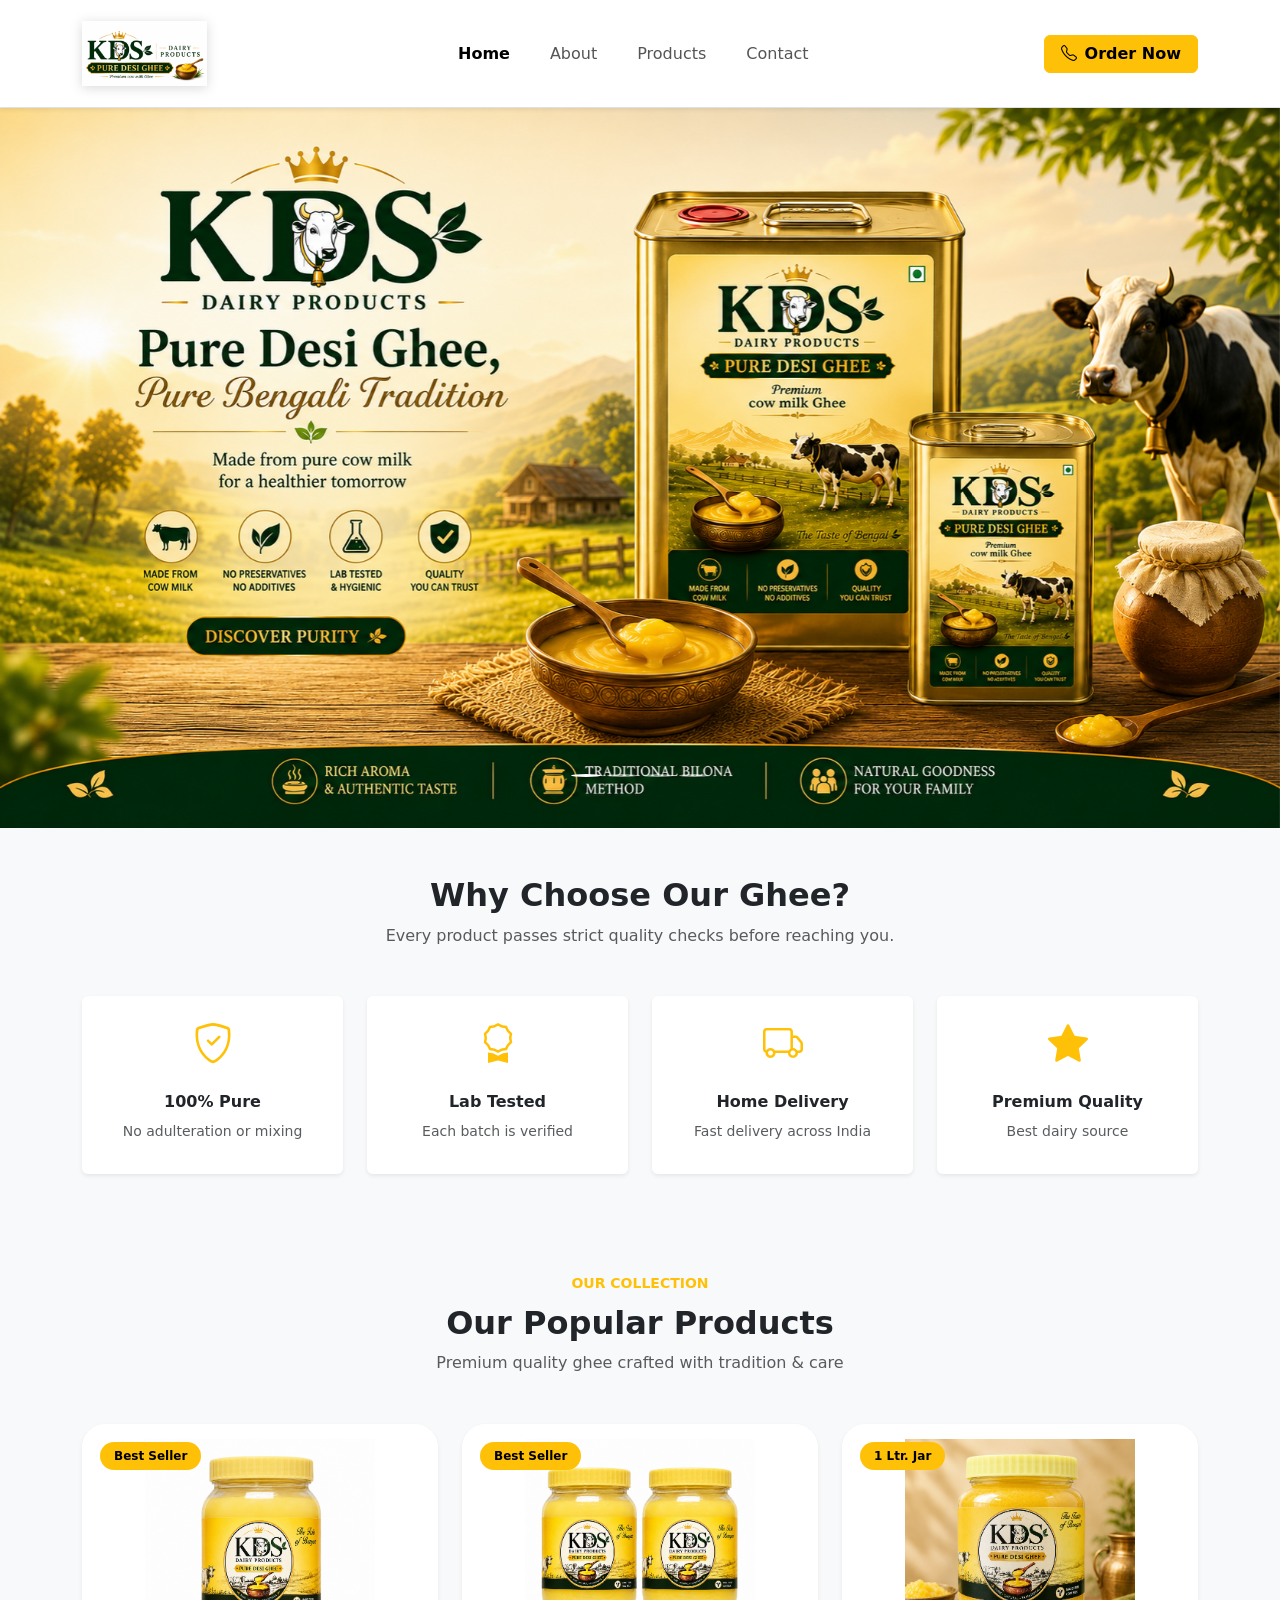
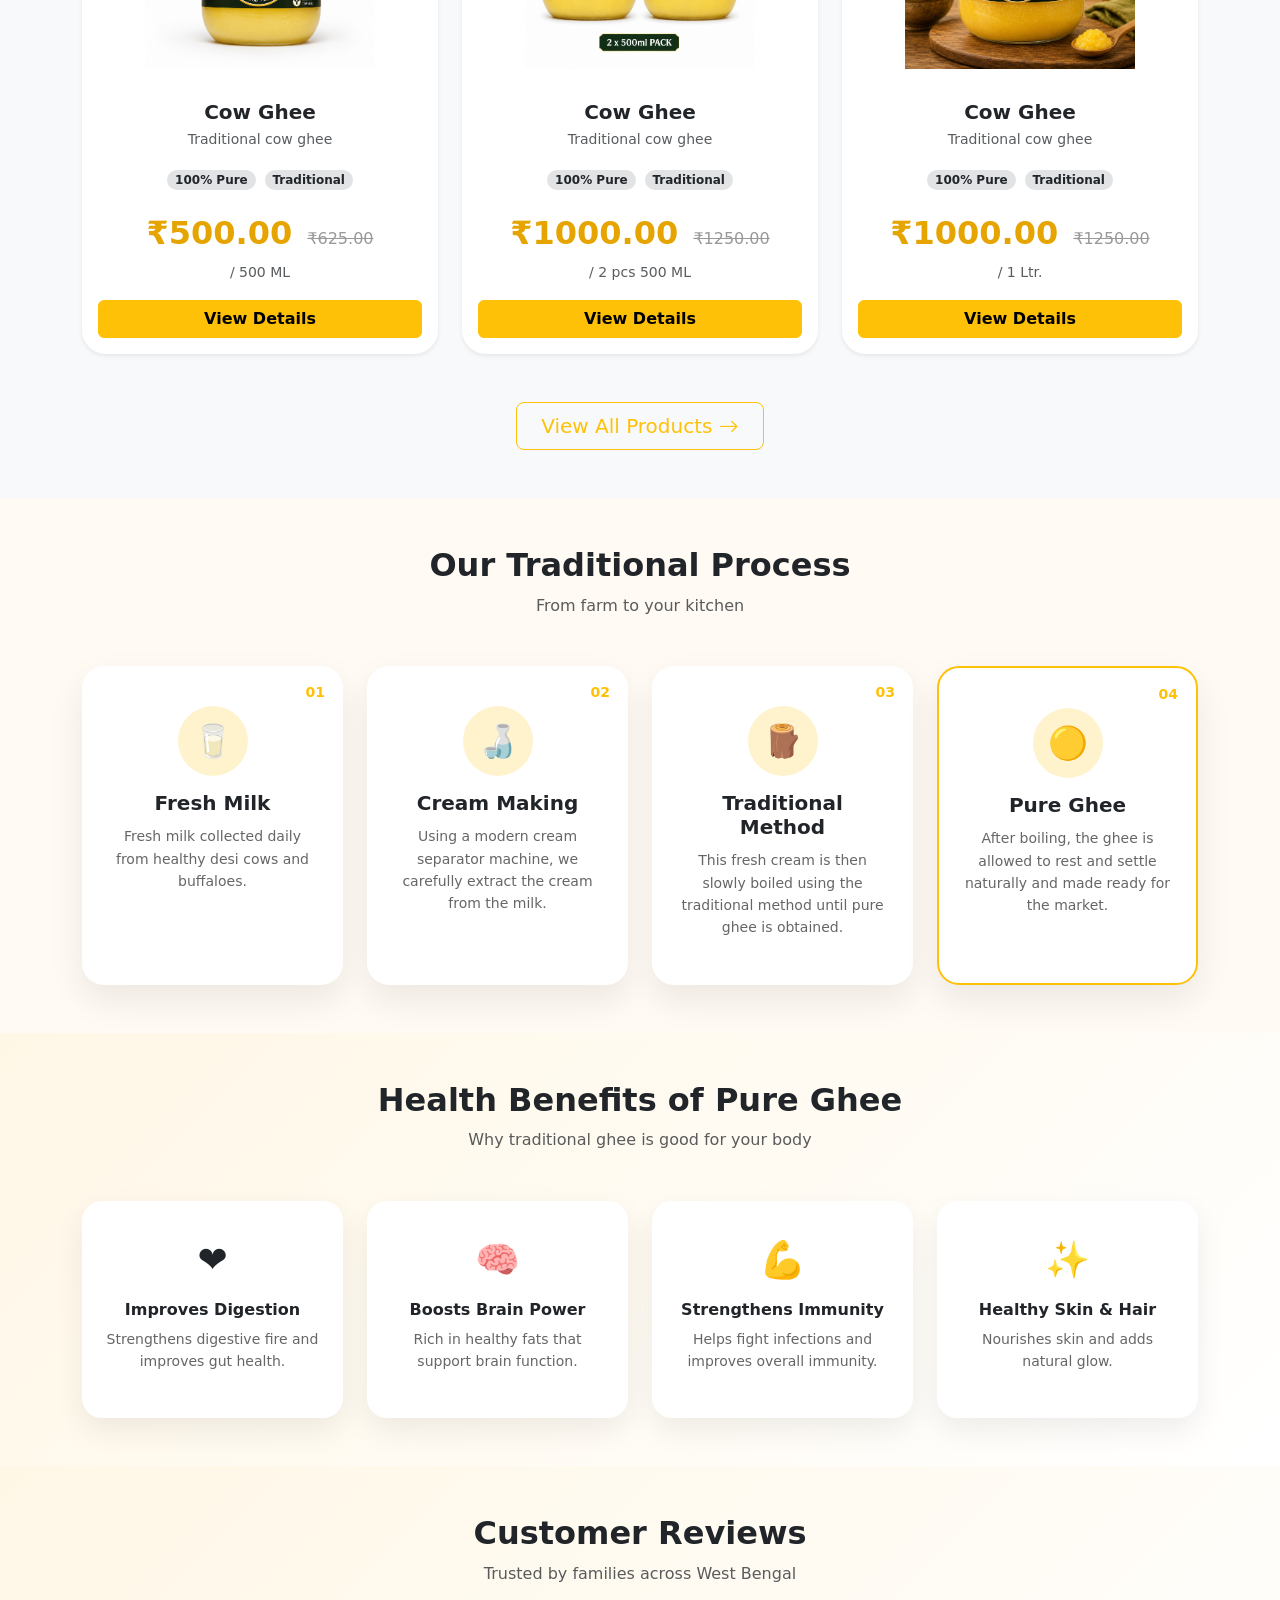
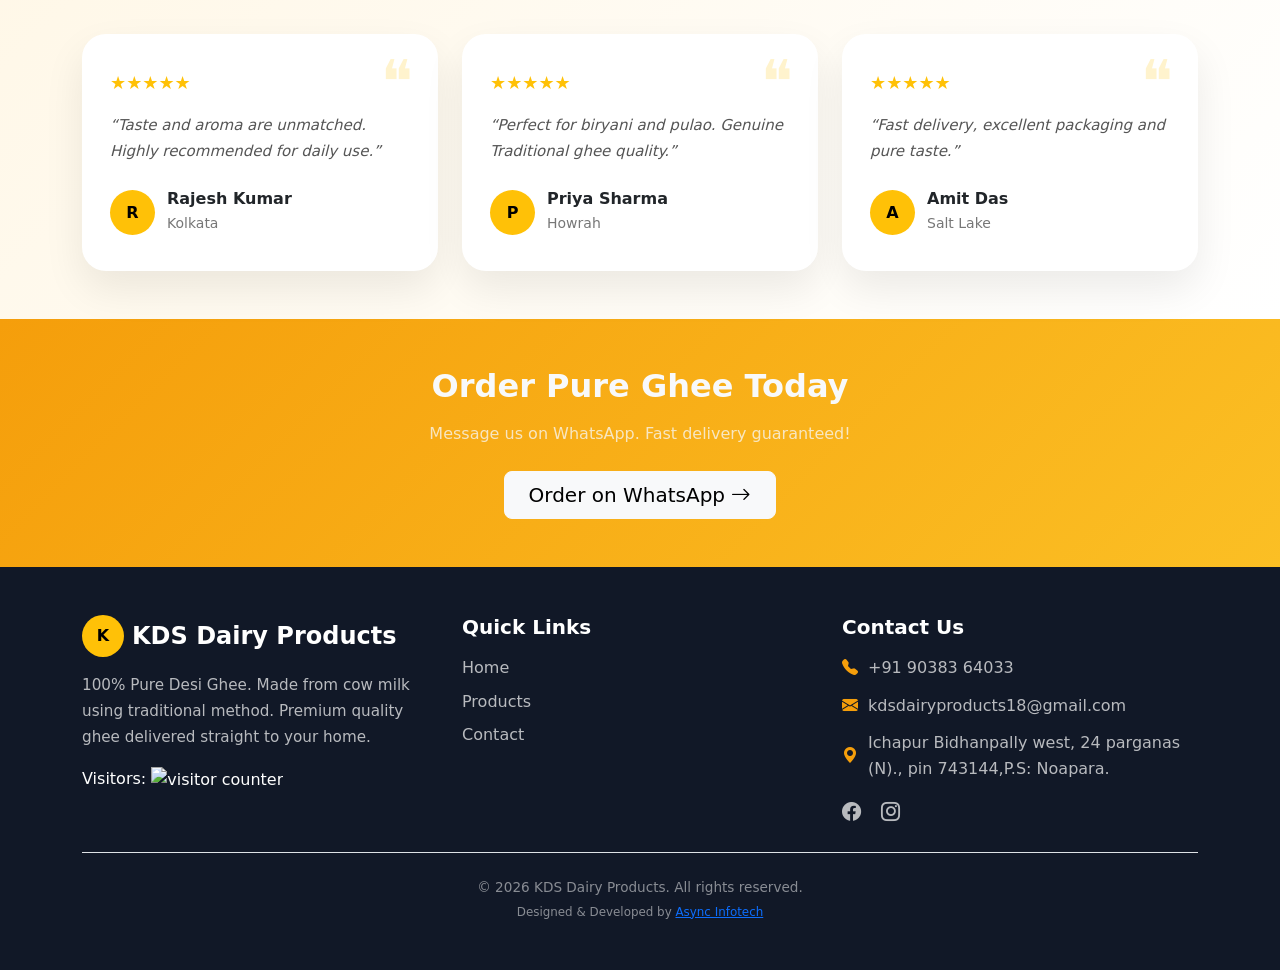
==== commit 92bdffc7: "hero section" ====
--- a/index.html
+++ b/index.html
@@ -18,7 +18,11 @@
   position: relative;
   color: #ffffff;
 }
-
+.hero-banner-img{
+    width:100%;
+    height:auto;
+    display:block;
+}
 
   </style>
 </head>
@@ -116,152 +120,196 @@
 <!-- ================= HERO SLIDER ================= -->
 <section class="hero-slider">
 
-  <div id="heroCarousel" class="carousel slide carousel-fade" data-bs-ride="carousel" data-bs-interval="4000">
-
-    <!-- Indicators -->
-    <div class="carousel-indicators">
-      <button type="button" data-bs-target="#heroCarousel" data-bs-slide-to="0" class="active"></button>
-      <button type="button" data-bs-target="#heroCarousel" data-bs-slide-to="1"></button>
-      <button type="button" data-bs-target="#heroCarousel" data-bs-slide-to="2"></button>
-      <button type="button" data-bs-target="#heroCarousel" data-bs-slide-to="3"></button>
-    </div>
-
-    <!-- Slides -->
-    <div class="carousel-inner">
-
-      <!-- Slide 1 -->
-      <div class="carousel-item active">
-        <div class="hero-slide d-flex align-items-center" style="background:url('images/kds-banner-1.png') center/cover no-repeat;">
-          <div class="container">
-            <div class="col-lg-7 text-white">
-              <span class="badge bg-warning text-dark rounded-pill mb-3">
-                100% Pure & Natural
-              </span>
-
-              <h1 class="display-5 fw-bold">
-                <span>Pure Desi Ghee</span> <br><br>
-                <span class="kds-red">Delivered to Your Home</span>
-              </h1>
-
-              <p class="lead mt-3 fw-bold">
-                <span> Premium quality ghee made using traditional methods.</span>
-              </p>
-
-              <div class="d-flex gap-3 mt-4">
-                <a href="products.html" class="btn btn-warning btn-lg px-4">
-                  View Products
-                </a>
-
-                <a href="https://wa.me/916291666891"
-                   class="btn btn-outline-light btn-lg px-4">
-                   Order Now
-                </a>
-              </div>
-            </div>
-          </div>
-        </div>
-      </div>
-
-
-      <!-- Slide 2 -->
-      <div class="carousel-item">
-        <div class="hero-slide d-flex align-items-center" style="background:url('images/kds-banner-2.png') center/cover no-repeat;">
-          <div class="container">
-            <div class="col-lg-7 text-white">
-
-              <h1 class="display-5 fw-bold">
-                <span >Traditional Method</span> <br><br>
-                <span class="kds-red">Authentic Taste</span>
-              </h1>
-
-              <p class="lead mt-3 fw-bold">
-                <span >Made from fresh milk collected from trusted farms.</span>
-              </p>
-
-              <a href="products.html" class="btn btn-warning btn-lg mt-3">
-                Explore Products
-              </a>
-
-            </div>
-          </div>
-        </div>
-      </div>
-
-
-      <!-- Slide 3 -->
-      <div class="carousel-item">
-        <div class="hero-slide d-flex align-items-center" style="background:url('images/kds-banner-3.png') center/cover no-repeat;">
-          <div class="container">
-            <div class="col-lg-7 text-white">
-
-              <h1 class="display-5 fw-bold">
-                <span>Premium Quality</span> <br><br>
-                <span class="kds-red">Pure Cow Ghee</span>
-              </h1>
-
-              <p class="lead mt-3 fw-bold">
-               <span >Lab-tested and delivered across India.</span> 
-              </p>
-
-              <a href="contact.html" class="btn btn-warning btn-lg mt-3">
-                Contact Us
-              </a>
-
-            </div>
-          </div>
-        </div>
-      </div>
-
-      <!-- Slide 4 -->
+<div id="heroCarousel" class="carousel slide carousel-fade"
+     data-bs-ride="carousel"
+     data-bs-interval="4000">
+
+<div class="carousel-indicators">
+<button type="button" data-bs-target="#heroCarousel" data-bs-slide-to="0" class="active"></button>
+<button type="button" data-bs-target="#heroCarousel" data-bs-slide-to="1"></button>
+<button type="button" data-bs-target="#heroCarousel" data-bs-slide-to="2"></button>
+<button type="button" data-bs-target="#heroCarousel" data-bs-slide-to="3"></button>
+</div>
+
+<div class="carousel-inner">
+
+<!-- Slide 1 -->
+
+<div class="carousel-item active">
+
+<img src="images/kds_banner/new_banner/kds_banner_1.png"
+     class="hero-banner"
+     alt="Banner">
+
+<div class="hero-overlay">
+
+<div class="container">
+
+<!-- <div class="col-lg-7">
+
+<span class="badge bg-warning text-dark rounded-pill mb-3">
+100% Pure & Natural
+</span>
+
+<h1 class="display-4 fw-bold">
+Pure Desi Ghee <br>
+<span class="text-warning">
+Delivered to Your Home
+</span>
+</h1>
+
+<p class="lead">
+Premium quality ghee made using traditional methods.
+</p>
+
+<div class="d-flex flex-wrap gap-3 mt-4">
+
+<a href="products.html"
+class="btn btn-warning btn-lg">
+View Products
+</a>
+
+<a href="https://wa.me/916291666891"
+class="btn btn-outline-light btn-lg">
+Order Now
+</a>
+
+</div>
+
+</div> -->
+
+</div>
+
+</div>
+
+</div>
+
+<!-- Slide 2 -->
+
 <div class="carousel-item">
-  <div class="hero-slide d-flex align-items-center"
-       style="background:url('images/new_image/hero_image.jpeg') center/cover no-repeat;">
-
-    <div class="container">
-      <div class="col-lg-7 text-white">
-
-        <!-- <span class="badge bg-warning text-dark rounded-pill mb-3">
-          KDS Premium Collection
-        </span>
-
-        <h1 class="display-5 fw-bold">
-           <span >Experience the Richness</span> <br><br>
-          <span class="kds-red">of Pure Cow Milk Ghee</span>
-        </h1>
-
-        <p class="lead mt-3 fw-bold">
-          <span >Pure Farm Fresh Traditional Cow Ghee</span>
-        </p> -->
-
-        <!-- <div class="d-flex gap-3 mt-4">
-          <a href="products.html" class="btn btn-warning btn-lg px-4">
-            View All Products
-          </a> -->
-
-          <!-- <a href="https://wa.me/916291666891"
-             class="btn btn-outline-light btn-lg px-4">
-             Order on WhatsApp
-          </a> -->
-        </div>
-
-      </div>
-    </div>
-
-  </div>
-</div>
-
-    </div>
-
-    <!-- Controls -->
-    <!-- <button class="carousel-control-prev" type="button" data-bs-target="#heroCarousel" data-bs-slide="prev">
-      <span class="carousel-control-prev-icon"></span>
-    </button>
-
-    <button class="carousel-control-next" type="button" data-bs-target="#heroCarousel" data-bs-slide="next">
-      <span class="carousel-control-next-icon"></span>
-    </button> -->
-
-  </div>
+
+<img src="images/kds_banner/new_banner/kds_banner_2.png"
+     class="hero-banner"
+     alt="Banner">
+
+<div class="hero-overlay">
+
+<div class="container">
+
+<div class="col-lg-7">
+
+<h1 class="display-4 fw-bold">
+Traditional Method <br>
+<span class="text-warning">
+Authentic Taste
+</span>
+</h1>
+
+<p class="lead">
+Made from fresh milk collected from trusted farms.
+</p>
+
+<a href="products.html"
+class="btn btn-warning btn-lg mt-3">
+Explore Products
+</a>
+
+</div>
+
+</div>
+
+</div>
+
+</div>
+
+<!-- Slide 3 -->
+
+<div class="carousel-item">
+
+<img src="images/kds_banner/new_banner/kds_banner_3.png"
+     class="hero-banner"
+     alt="Banner">
+
+<div class="hero-overlay">
+
+<div class="container">
+
+<div class="col-lg-7">
+
+<h1 class="display-4 fw-bold">
+Premium Quality <br>
+<span class="text-warning">
+Pure Cow Ghee
+</span>
+</h1>
+
+<p class="lead">
+Lab-tested and delivered across India.
+</p>
+
+<a href="contact.html"
+class="btn btn-warning btn-lg mt-3">
+Contact Us
+</a>
+
+</div>
+
+</div>
+
+</div>
+
+</div>
+
+<!-- Slide 4 -->
+
+<div class="carousel-item">
+
+<img src="images/kds_banner/new_banner/kds_banner_4.png"
+     class="hero-banner"
+     alt="Banner">
+
+<div class="hero-overlay">
+
+<div class="container">
+
+<div class="col-lg-7">
+
+<h1 class="display-4 fw-bold">
+Experience the Richness <br>
+<span class="text-warning">
+of Pure Cow Ghee
+</span>
+</h1>
+
+<!-- <p class="lead">
+Pure Farm Fresh Traditional Cow Ghee
+</p> -->
+
+<div class="d-flex flex-wrap gap-3 mt-4">
+
+<!-- <a href="products.html"
+class="btn btn-warning btn-lg">
+View Products
+</a> -->
+
+<a href="https://wa.me/916291666891"
+class="btn btn-warning btn-lg">
+Order Now
+</a>
+
+</div>
+
+</div>
+
+</div>
+
+</div>
+
+</div>
+
+</div>
+
+</div>
 
 </section>
 
--- a/assets/css/style.css
+++ b/assets/css/style.css
@@ -56,9 +56,9 @@
 /* ===============================
    PRODUCT CARDS
 ================================ */
-.card img {
+/* .card img {
   object-fit: cover;
-}
+} */
 
 /* ===============================
    TESTIMONIALS
@@ -530,87 +530,86 @@
 /* ================= HOME PRODUCT CARD ================= */
 
 .home-img-box{
-  height:200px;
-  background:linear-gradient(145deg,#fafafa,#ffffff);
-  border-radius:18px;
-  margin:14px;
-  padding:12px;
-  position:relative;
+  position: relative;
+  height: 260px;
+  overflow: hidden;
+  border-radius: 20px;
+  background: #fff;
   display:flex;
   align-items:center;
   justify-content:center;
-  box-shadow:0 6px 18px rgba(0,0,0,.08);
-}
-
-.home-product-img{
-  max-height: 200px;
+  padding:15px;
+}
+
+/* All Product Images */
+.home-product-img,
+.home-product-img-3{
+  width:100%;
+  height:100%;
   object-fit:contain;
-}
-
+  transition:0.4s ease;
+}
+
+/* Hover Effect */
+.home-product-card:hover .home-product-img,
+.home-product-card:hover .home-product-img-3{
+  transform:scale(1.05);
+}
+
+/* Badge */
 .home-badge{
   position:absolute;
-  top:10px;
-  left:10px;
+  top:18px;
+  left:18px;
   background:#ffc107;
   color:#000;
-  padding:4px 10px;
-  border-radius:10px;
-  font-size:12px;
   font-weight:600;
-  box-shadow:0 2px 6px rgba(0,0,0,.15);
-}
-
+  padding:8px 14px;
+  border-radius:30px;
+  z-index:2;
+}
+
+/* Card */
 .home-product-card{
-  border-radius:20px;
+  border-radius:24px;
   overflow:hidden;
-  transition:.3s ease;
+  transition:0.3s ease;
 }
 
 .home-product-card:hover{
-  transform:translateY(-4px);
-  box-shadow:0 14px 30px rgba(0,0,0,.12);
+  transform:translateY(-5px);
+}
+
+/* Price */
+.price-box{
+  margin-top:10px;
+}
+
+.new-price{
+  font-size:2rem;
+  font-weight:700;
+  color:#e6a400;
+}
+
+.old-price{
+  text-decoration:line-through;
+  color:#999;
+  font-size:1rem;
+  margin-left:10px;
 }
 
 /* Mobile */
-@media(max-width:576px){
+@media(max-width:768px){
+
   .home-img-box{
-    height: 200px;
-    margin:10px;
-  }
-
-  .home-product-img{
-    max-height:200px;
-  }
-}
-
-.home-img-box{
-  position: relative;
-}
-
-.home-product-img-2{
-  /* width: 50%; */
-  height: 200px;
-  object-fit: contain;
-  background: #fff;
-  border-radius: 10px;
-}
-@media (max-width:576px){
-  .home-product-img-2{
-    height: 200px;
-  }
-}
-
-.home-product-img-3{
-  /* width: 50%; */
-  height: 210px;
-  object-fit: contain;
-  background: #fff;
-  border-radius: 10px;
-}
-@media (max-width:576px){
-  .home-product-img-3{
-    height: 210px;
-  }
+    height:220px;
+    padding:10px;
+  }
+
+  .new-price{
+    font-size:1.7rem;
+  }
+
 }
 
 
@@ -812,100 +811,131 @@
 
 
 /* HERO SLIDER */
-/* HERO SLIDER */
-.hero-slider,
-#heroCarousel,
-.carousel-inner,
-.carousel-item {
-  height: 85vh;
-}
-
-/* Each slide */
-.hero-slide {
-  height: 85vh;
-  position: relative;
-}
-
-/* Overlay for better visibility */
-.hero-slide::before {
-  content: "";
-  position: absolute;
-  inset: 0;
-  /* background: rgba(0,0,0,0.45); */
-}
-
-/* Content above overlay */
-.hero-slide .container {
-  position: relative;
-  z-index: 2;
-}
-
-/* Mobile fix */
-@media (max-width: 992px) {
-  .hero-slider,
-  #heroCarousel,
-  .carousel-inner,
-  .carousel-item,
-  .hero-slide {
-    height: 60vh;
-  }
-}
-
-@media (max-width: 576px) {
-  .hero-slider,
-  #heroCarousel,
-  .carousel-inner,
-  .carousel-item,
-  .hero-slide {
-    height: 50vh;
-  }
-
-  .hero-slide h1 {
-    font-size: 24px;
-  }
-
-  .hero-slide p {
-    font-size: 14px;
-  }
-
-  .hero-slide .btn {
-    font-size: 14px;
-    padding: 8px 16px;
-  }
-}
-
-/*-------Hero Text------*/
-.text-overlay{
-  display:inline;
-  padding:4px 8px;
-  background:rgba(0,0,0,0.45);
-  border-radius:4px;
-}
-
-.price-box{
-  display:flex;
-  justify-content:center;
-  align-items:center;
-  gap:10px;
-}
-
-.new-price{
-  font-size:24px;
-  font-weight:700;
-  color:#f4b400;
-}
-
-.old-price{
-  font-size:16px;
-  color:#888;
-  text-decoration:line-through;
-}
-
-.kds-red{
-  color:#ff3b3b; /* brighter red */
-  font-weight:700;
-  text-shadow: 0 0 6px rgba(255,255,255,0.9),
-               0 0 10px rgba(255,255,255,0.7);
+.hero-slider{
+    width:100%;
+}
+
+.carousel-item{
+    position:relative;
+}
+
+.hero-banner{
+    width:100%;
+    height:auto;
+    display:block;
+}
+
+.hero-overlay{
+    position:absolute;
+    inset:0;
+    display:flex;
+    align-items:center;
+    /* background:linear-gradient(to right,
+    rgba(0,0,0,.45),
+    rgba(0,0,0,.15),
+    rgba(0,0,0,0)); */
+    color:#fff;
+}
+
+.hero-overlay .container{
+    position:relative;
+    z-index:2;
+}
+
+.hero-overlay h1{
+    font-size:58px;
+    font-weight:700;
+    line-height:1.2;
+}
+
+.hero-overlay p{
+    font-size:21px;
+    max-width:600px;
+}
+
+.carousel-indicators{
+    bottom:25px;
+}
+
+.carousel-indicators button{
+    width:12px;
+    height:12px;
+    border-radius:50%;
+}
+
+/* Large Screen */
+
+@media (max-width:1400px){
+
+.hero-overlay h1{
+font-size:50px;
+}
+
+}
+
+/* Laptop */
+
+@media (max-width:1200px){
+
+.hero-overlay h1{
+font-size:44px;
+}
+
+.hero-overlay p{
+font-size:18px;
+}
+
+}
+
+/* Tablet */
+
+@media (max-width:992px){
+
+.hero-overlay{
+padding:30px;
+}
+
+.hero-overlay h1{
+font-size:36px;
+}
+
+.hero-overlay p{
+font-size:17px;
+}
+
+}
+
+/* Mobile */
+@media (max-width:768px){
+
+.hero-banner{
+    width:100%;
+    height:auto;
+    object-fit:contain;
+}
+
+.hero-overlay{
+    position:absolute;
+    inset:0;
+    display:flex;
+    align-items:center;
+    justify-content:center;
+    text-align:center;
+    /* background:rgba(0,0,0,.35); */
+}
+
+.hero-overlay h1{
+    font-size:26px;
+}
+
+.hero-overlay p{
+    font-size:15px;
+}
+
+.hero-overlay .btn{
+    width:100%;
+}
+
 }
 
 /* Optional background for glass effect */
@@ -948,3 +978,24 @@
   transform:translateY(-6px) scale(1.05);
   box-shadow:0 12px 35px rgba(0,0,0,0.2);
 }
+
+/* Logo */
+.site-logo{
+  width:125px;
+  height:65px;
+  /* object-fit:contain; */
+}
+
+/* Mobile */
+@media(max-width:768px){
+
+  .site-logo{
+    width:135px;
+    height:75px;
+  }
+
+}
+
+.site-logo{
+  filter: drop-shadow(0 2px 6px rgba(0,0,0,0.15));
+}
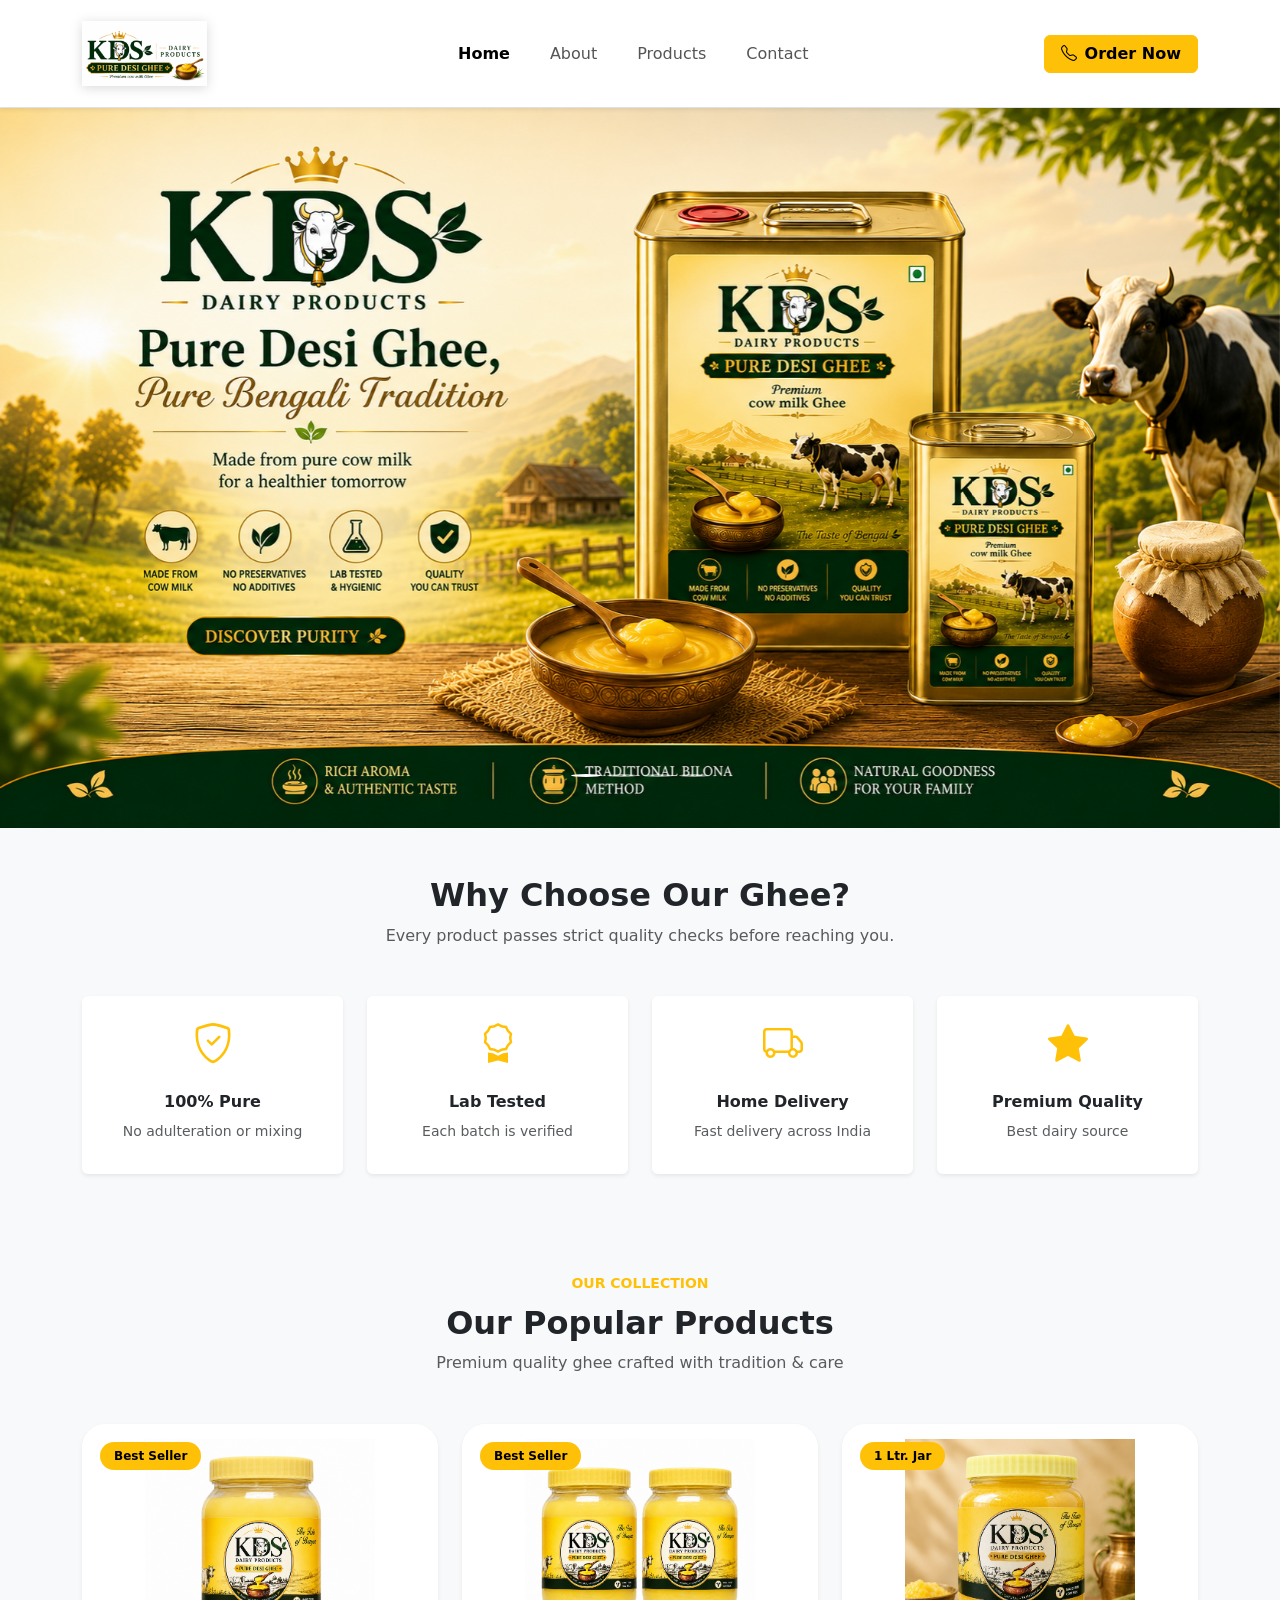
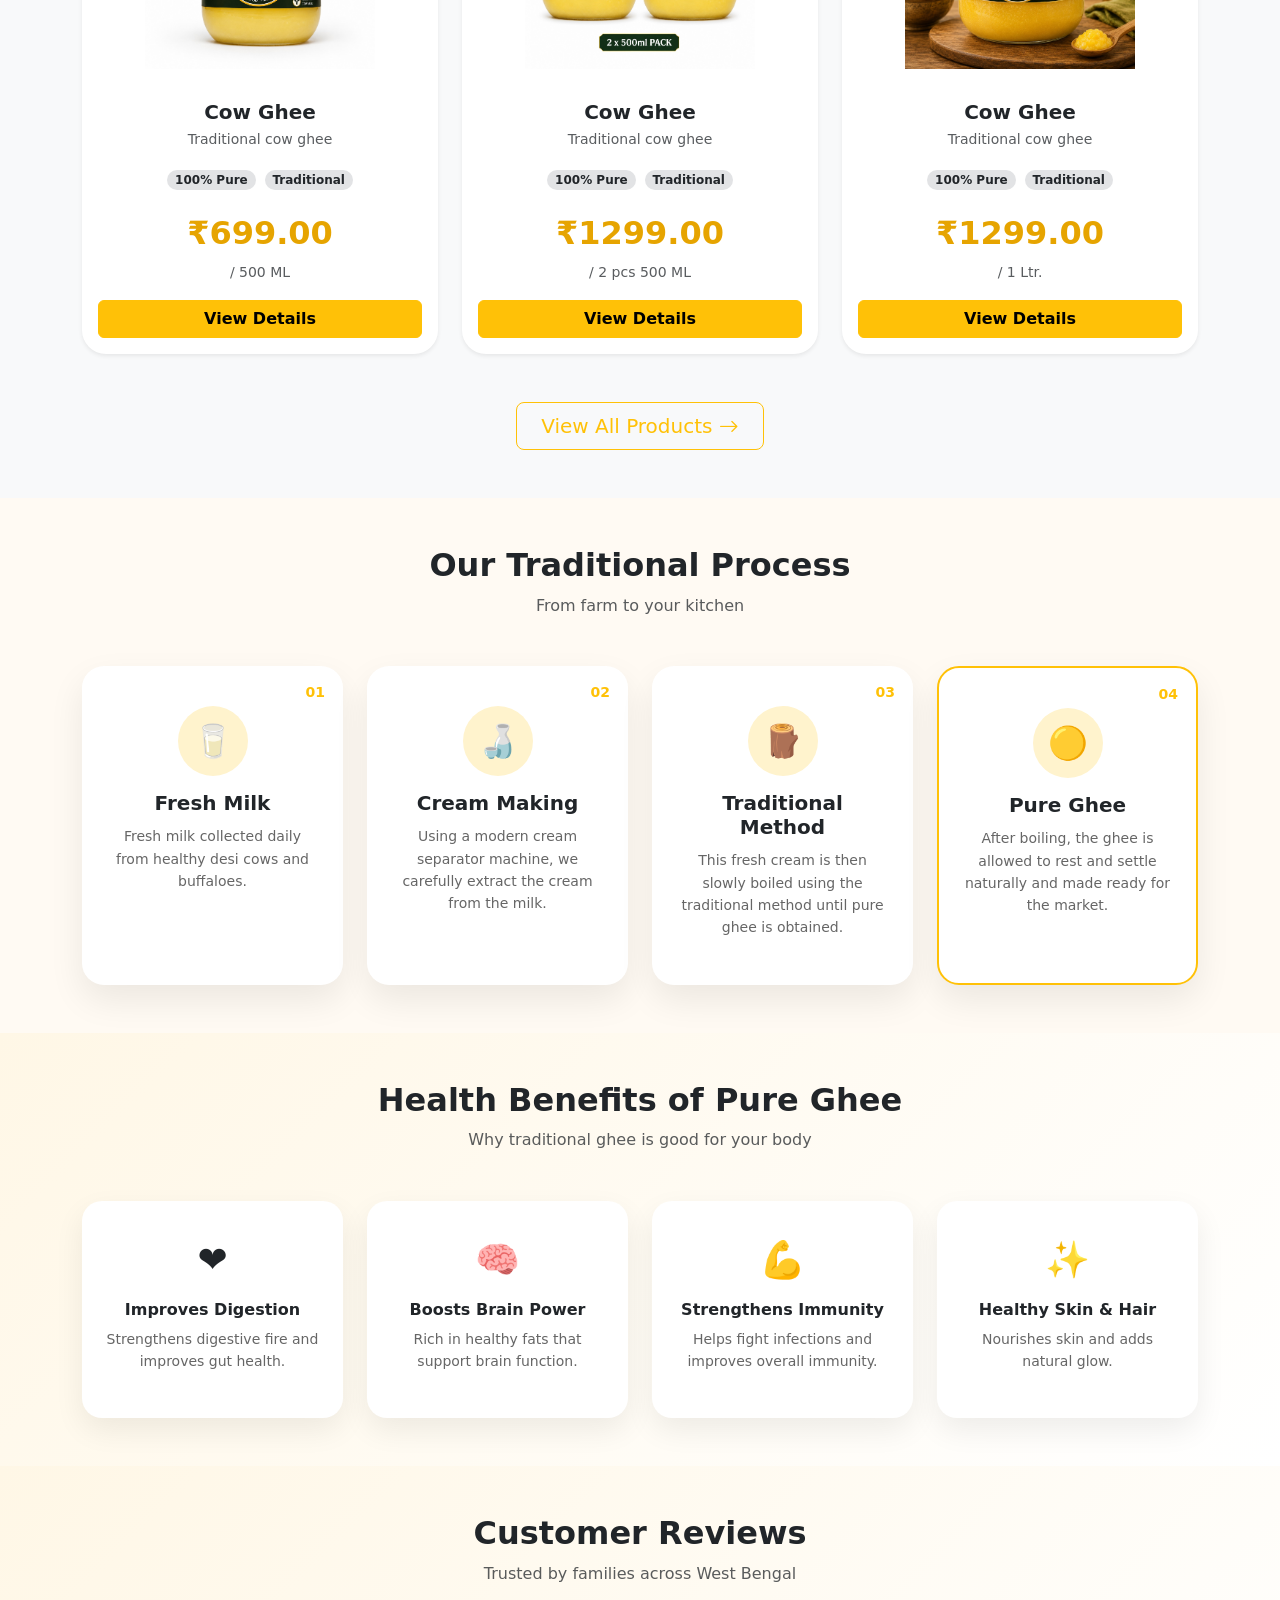
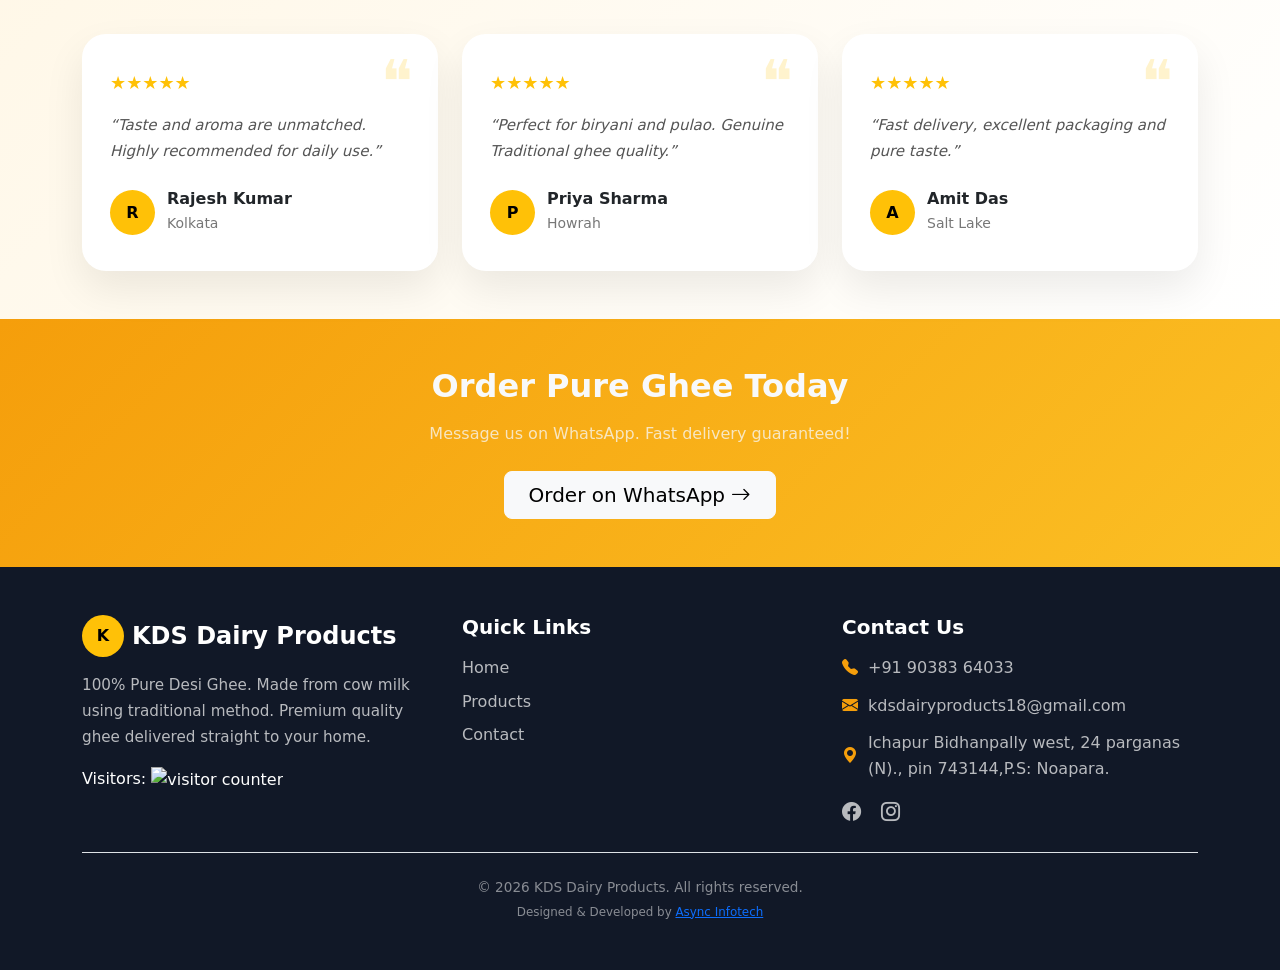
==== commit 1bb0c59f: "new price update" ====
--- a/index.html
+++ b/index.html
@@ -407,8 +407,8 @@
       </div>
 
  <div class="price-box">
-  <span class="new-price">₹500.00</span>
-  <span class="old-price">₹625.00</span>
+  <span class="new-price">₹699.00</span>
+  <!-- <span class="old-price">₹625.00</span> -->
 </div>
 <small class="text-muted">/ 500 ML</small>
 
@@ -444,8 +444,8 @@
       </div>
 
        <div class="price-box">
-        <span class="new-price">₹1000.00</span>
-        <span class="old-price">₹1250.00</span>
+        <span class="new-price">₹1299.00</span>
+        <!-- <span class="old-price">₹1,250.00</span> -->
       </div>
       <small class="text-muted">/ 2 pcs 500 ML</small>
 
@@ -479,8 +479,8 @@
       </div>
 
       <div class="price-box">
-        <span class="new-price">₹1000.00</span>
-        <span class="old-price">₹1250.00</span>
+        <span class="new-price">₹1299.00</span>
+        <!-- <span class="old-price">₹1,250.00</span> -->
       </div>
       <small class="text-muted">/ 1 Ltr.</small>
 
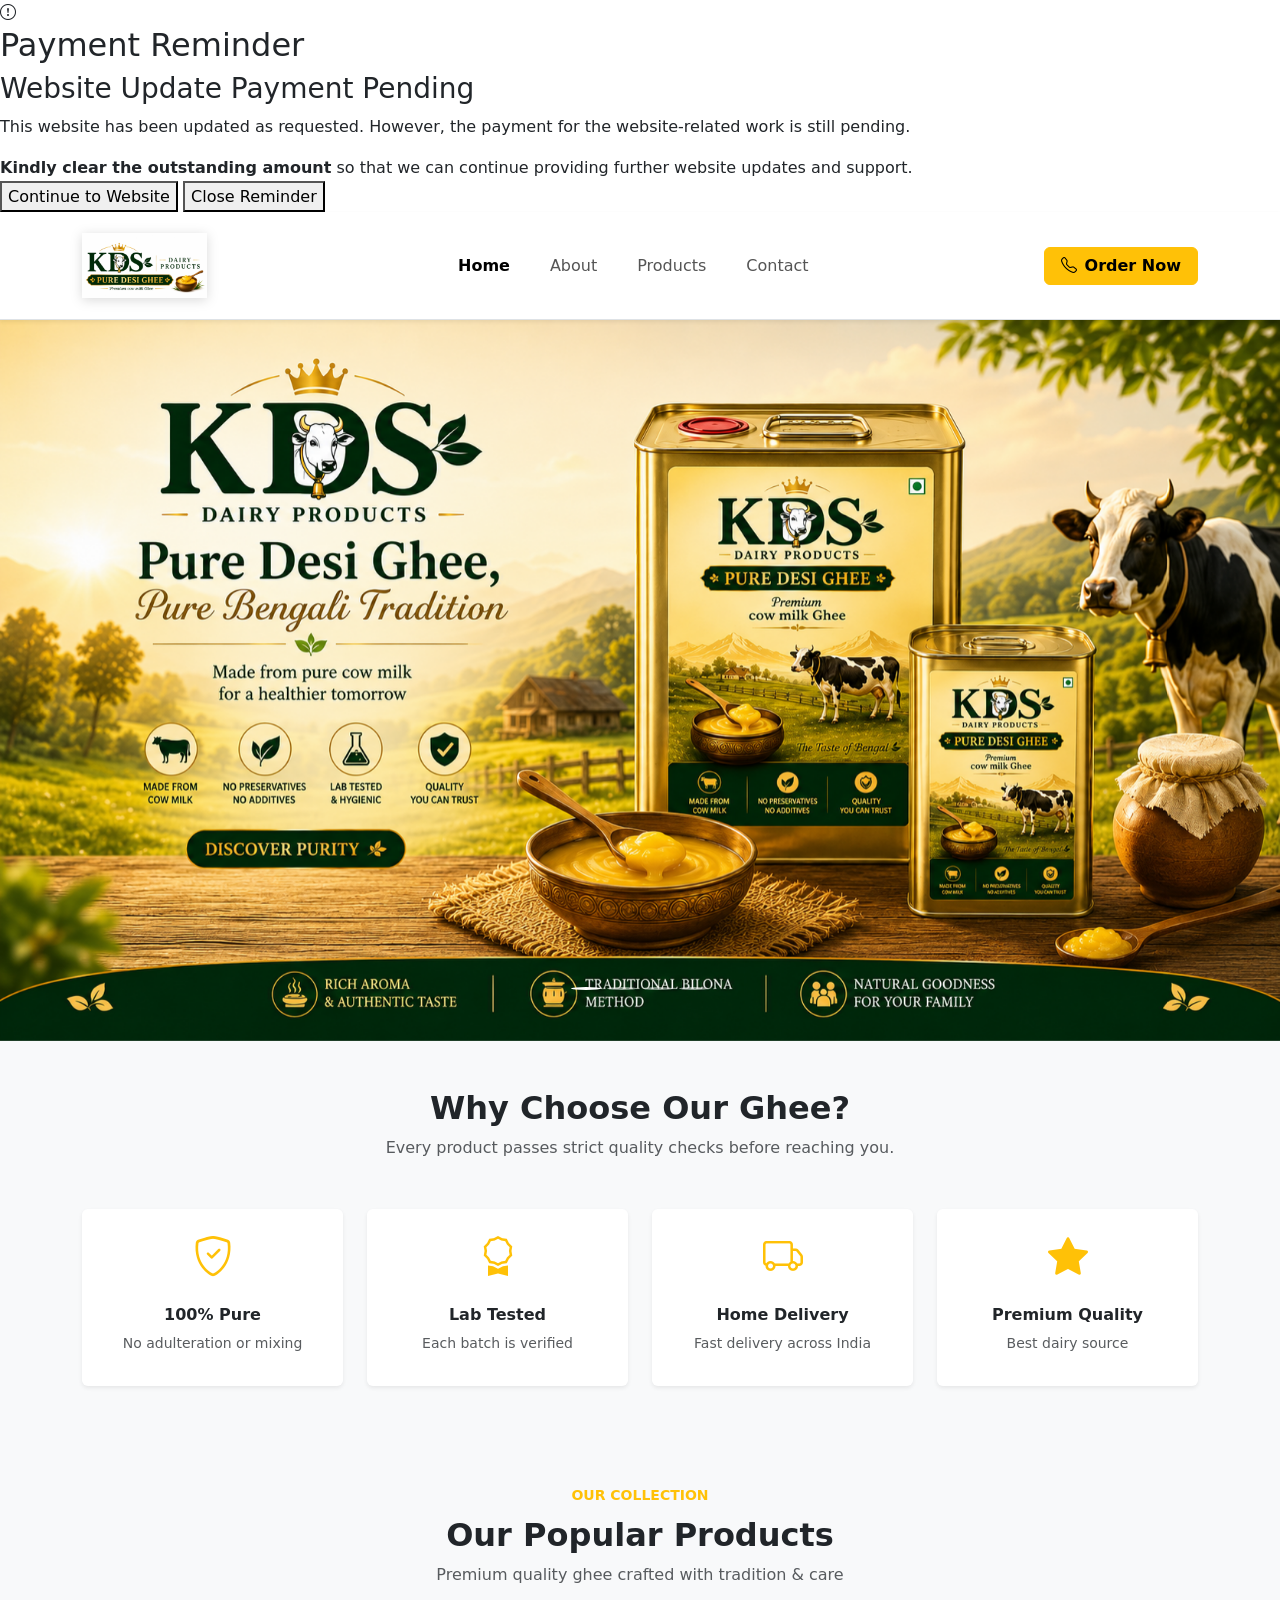
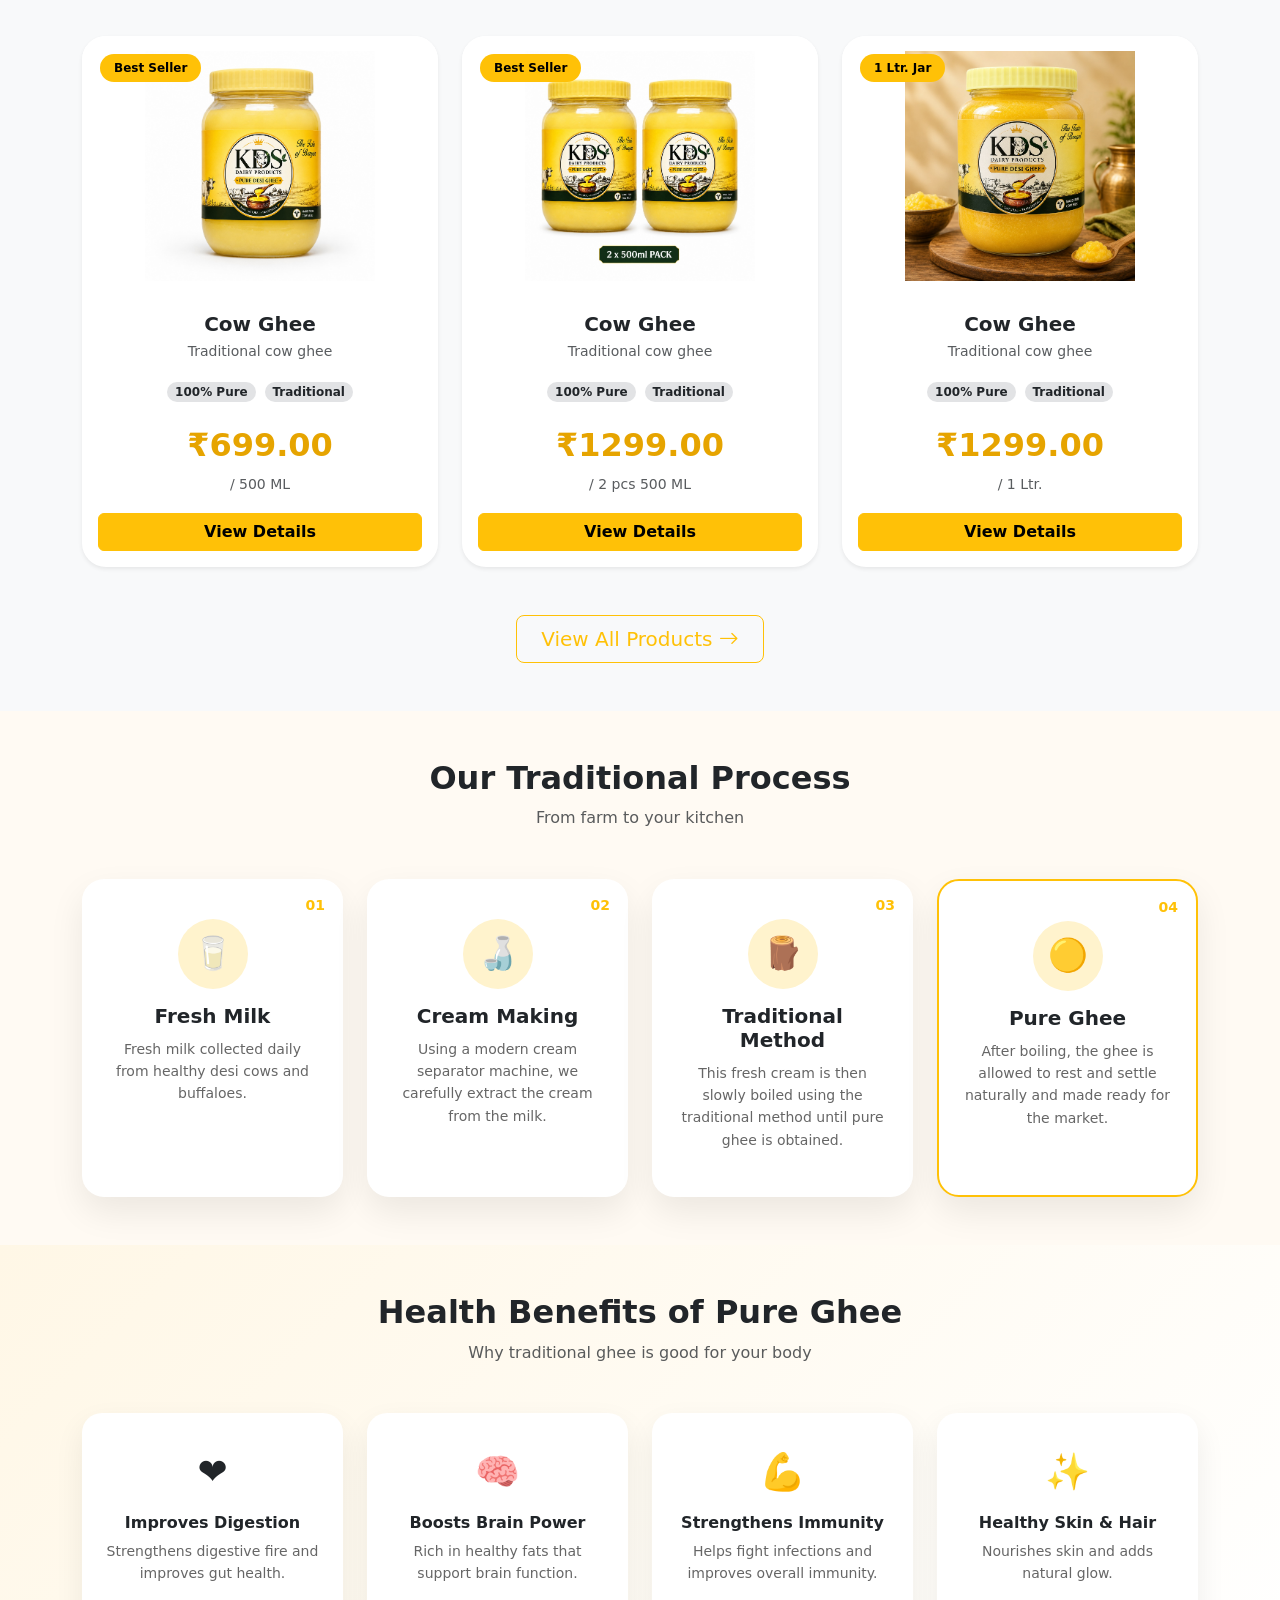
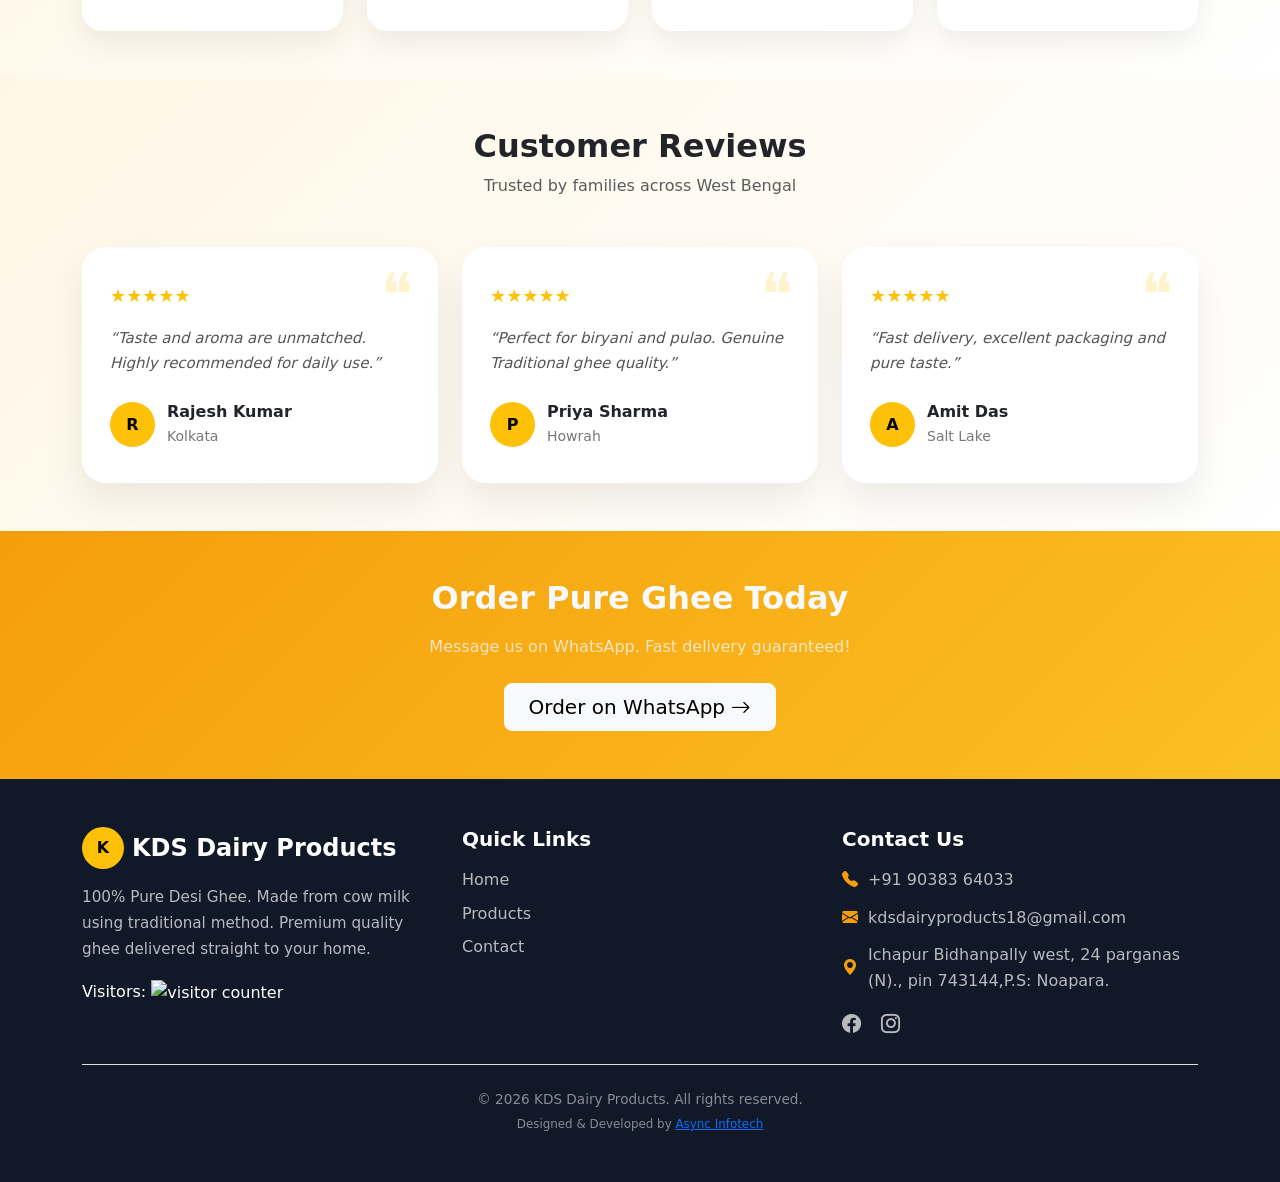
==== commit cb28d177: "Add files via upload" ====
--- a/index.html
+++ b/index.html
@@ -24,10 +24,49 @@
     display:block;
 }
 
+
+
   </style>
 </head>
 
 <body>
+  <!-- ================= PAYMENT REMINDER ================= -->
+
+<div class="payment-overlay" id="paymentReminder">
+
+  <div class="payment-popup">
+
+    <div class="payment-icon">
+      <i class="bi bi-exclamation-circle"></i>
+    </div>
+
+    <h2>Payment Reminder</h2>
+
+    <h3>Website Update Payment Pending</h3>
+
+    <p>
+      This website has been updated as requested.
+      However, the payment for the website-related work
+      is still pending.
+    </p>
+
+    <div class="payment-note">
+      <strong>Kindly clear the outstanding amount</strong>
+      so that we can continue providing further website
+      updates and support.
+    </div>
+
+    <button class="payment-btn" onclick="closePaymentReminder()">
+      Continue to Website
+    </button>
+
+    <button class="payment-close" onclick="closePaymentReminder()">
+      Close Reminder
+    </button>
+
+  </div>
+
+</div>
 
 <!-- ================= HEADER ================= -->
 <header class="sticky-top bg-white border-bottom shadow-sm">
@@ -784,5 +823,10 @@
 <!-- Bootstrap JS -->
 <script src="https://cdn.jsdelivr.net/npm/bootstrap@5.3.3/dist/js/bootstrap.bundle.min.js"></script>
 
+<script>
+  function closePaymentReminder() {
+    document.getElementById("paymentReminder").style.display = "none";
+  }
+</script>
 </body>
 </html>
